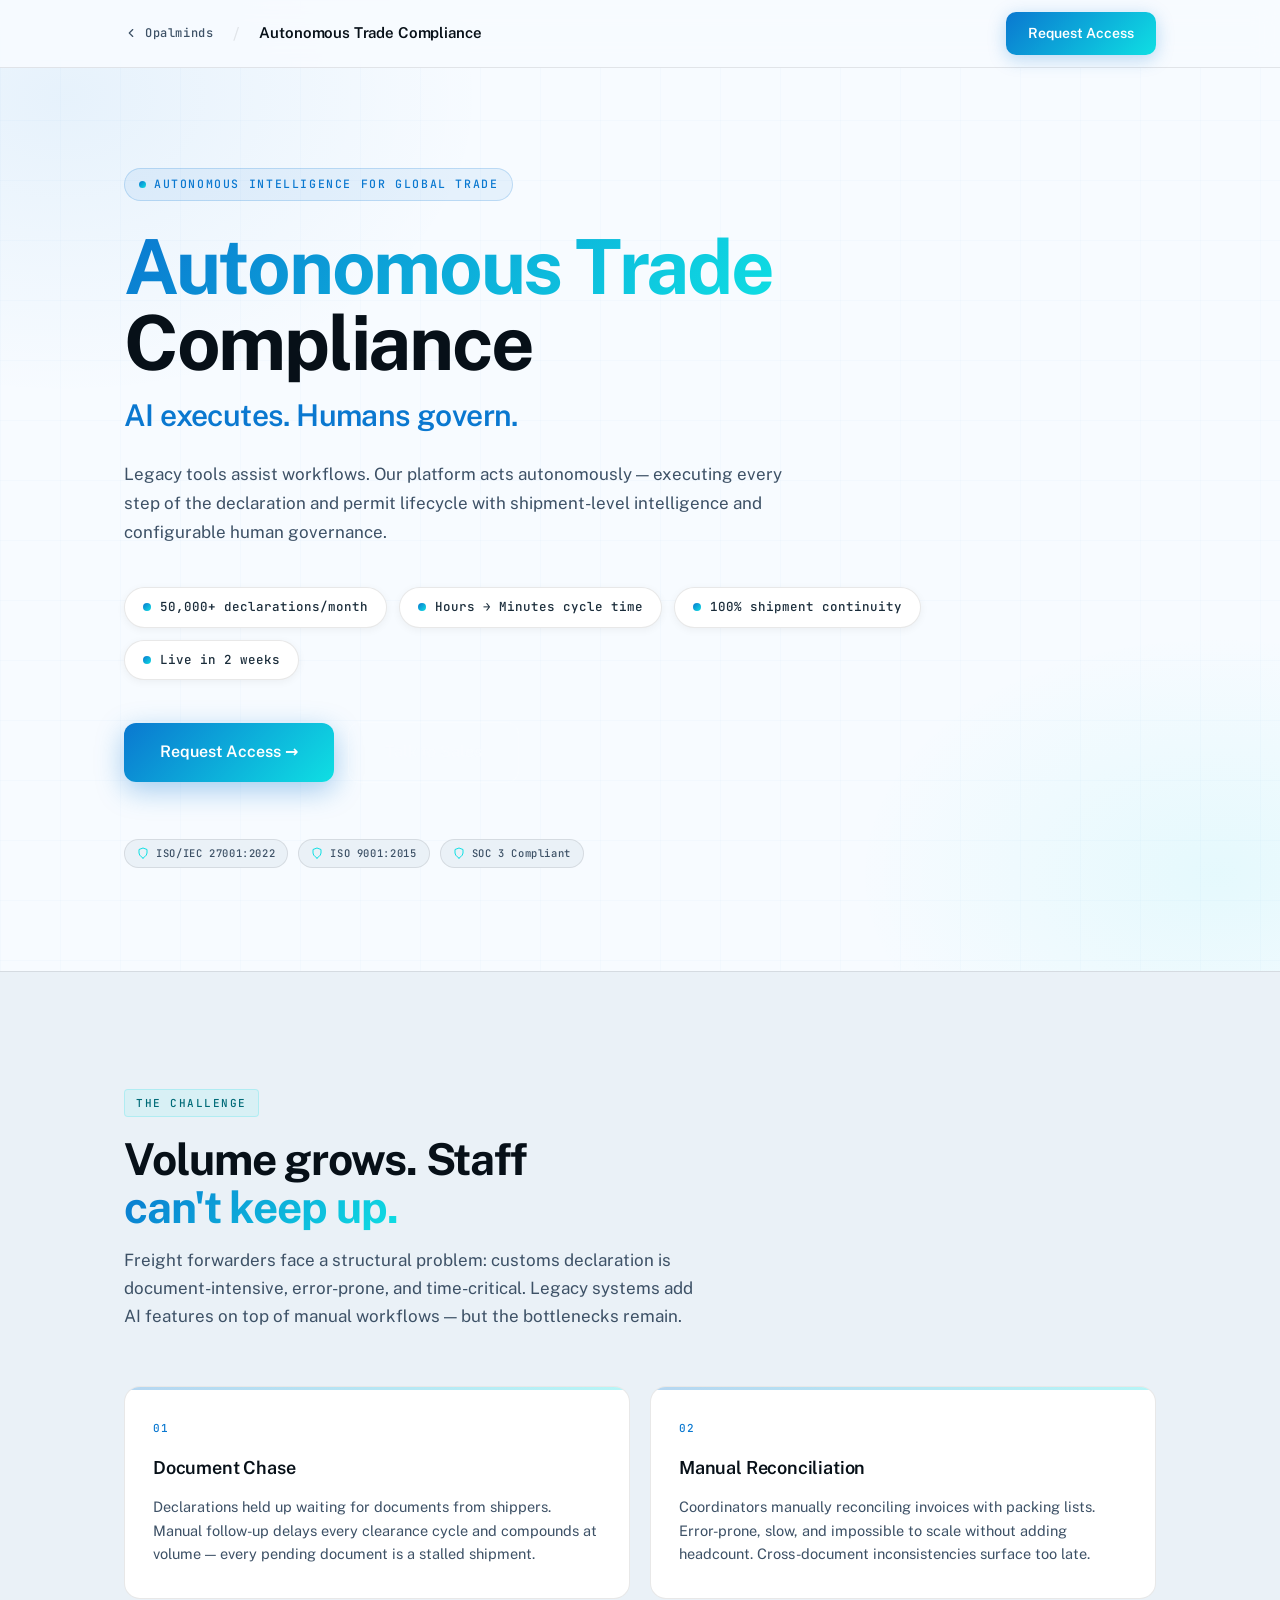
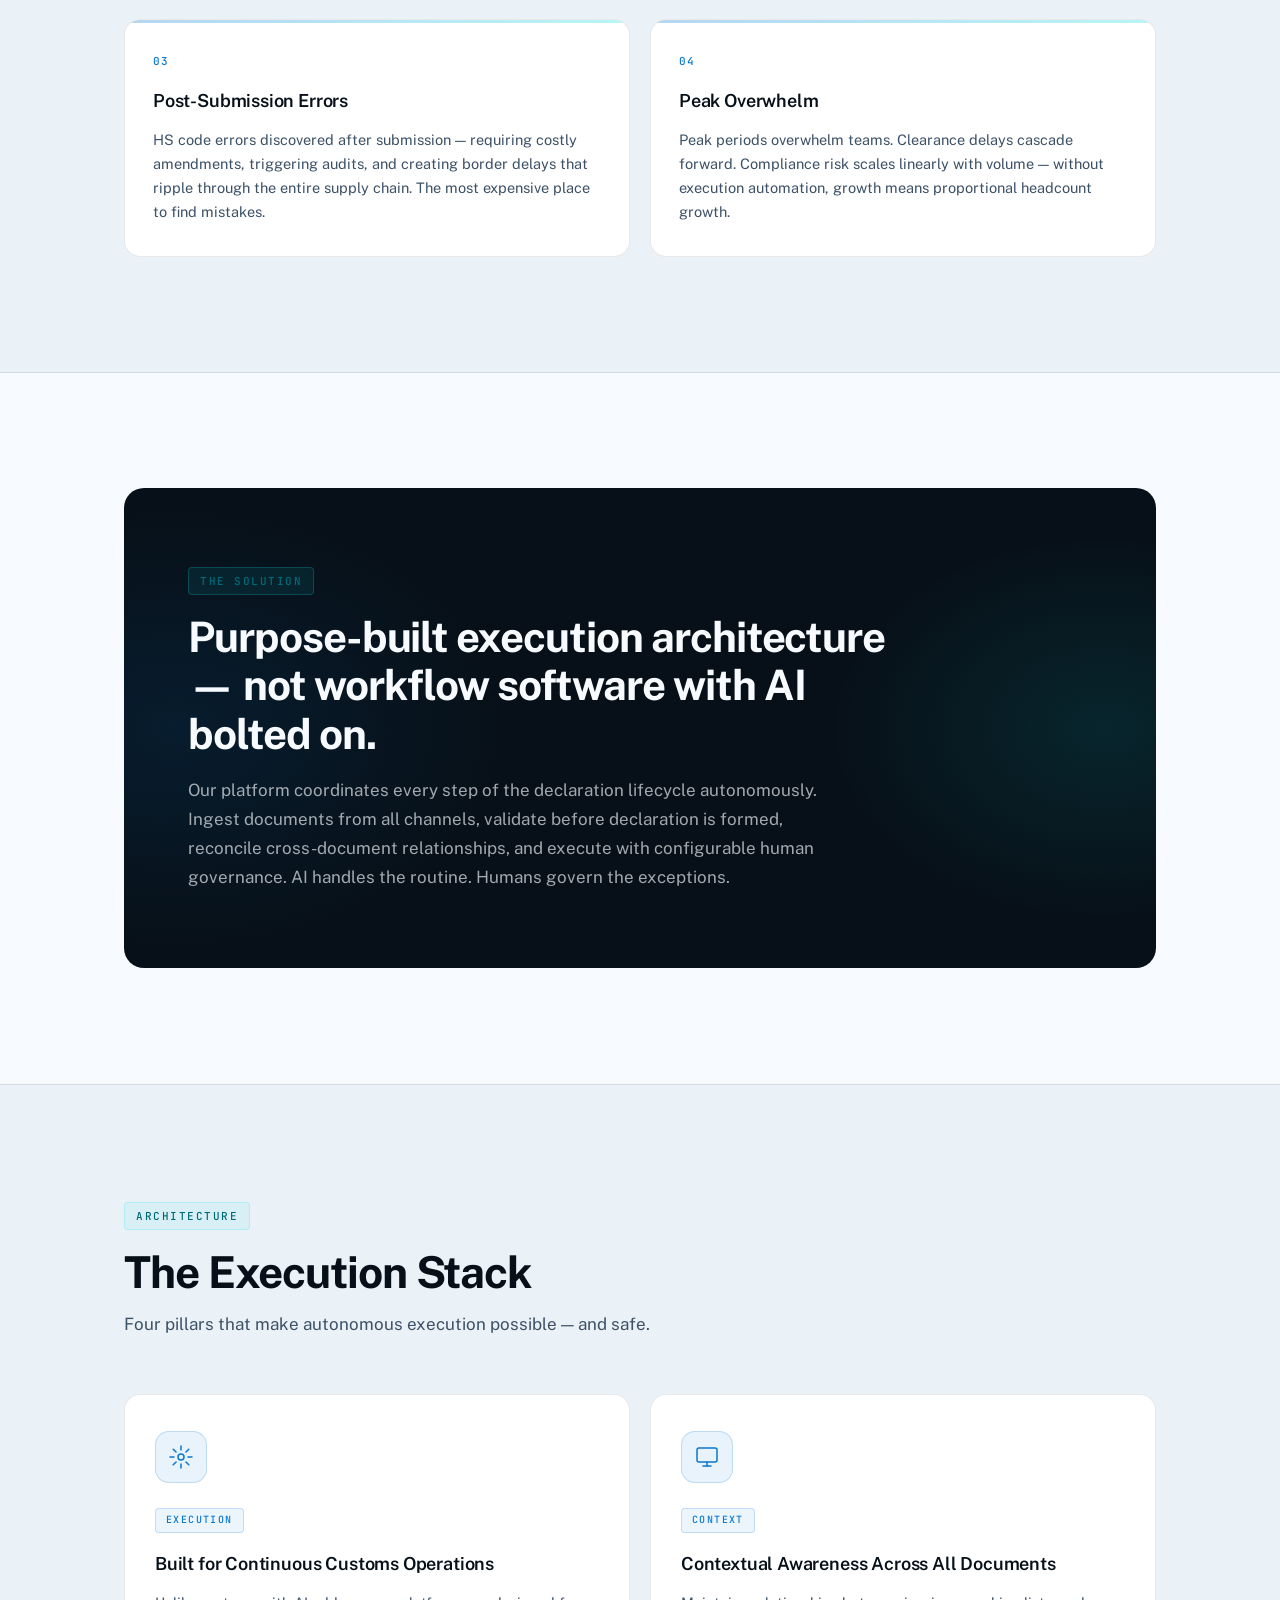
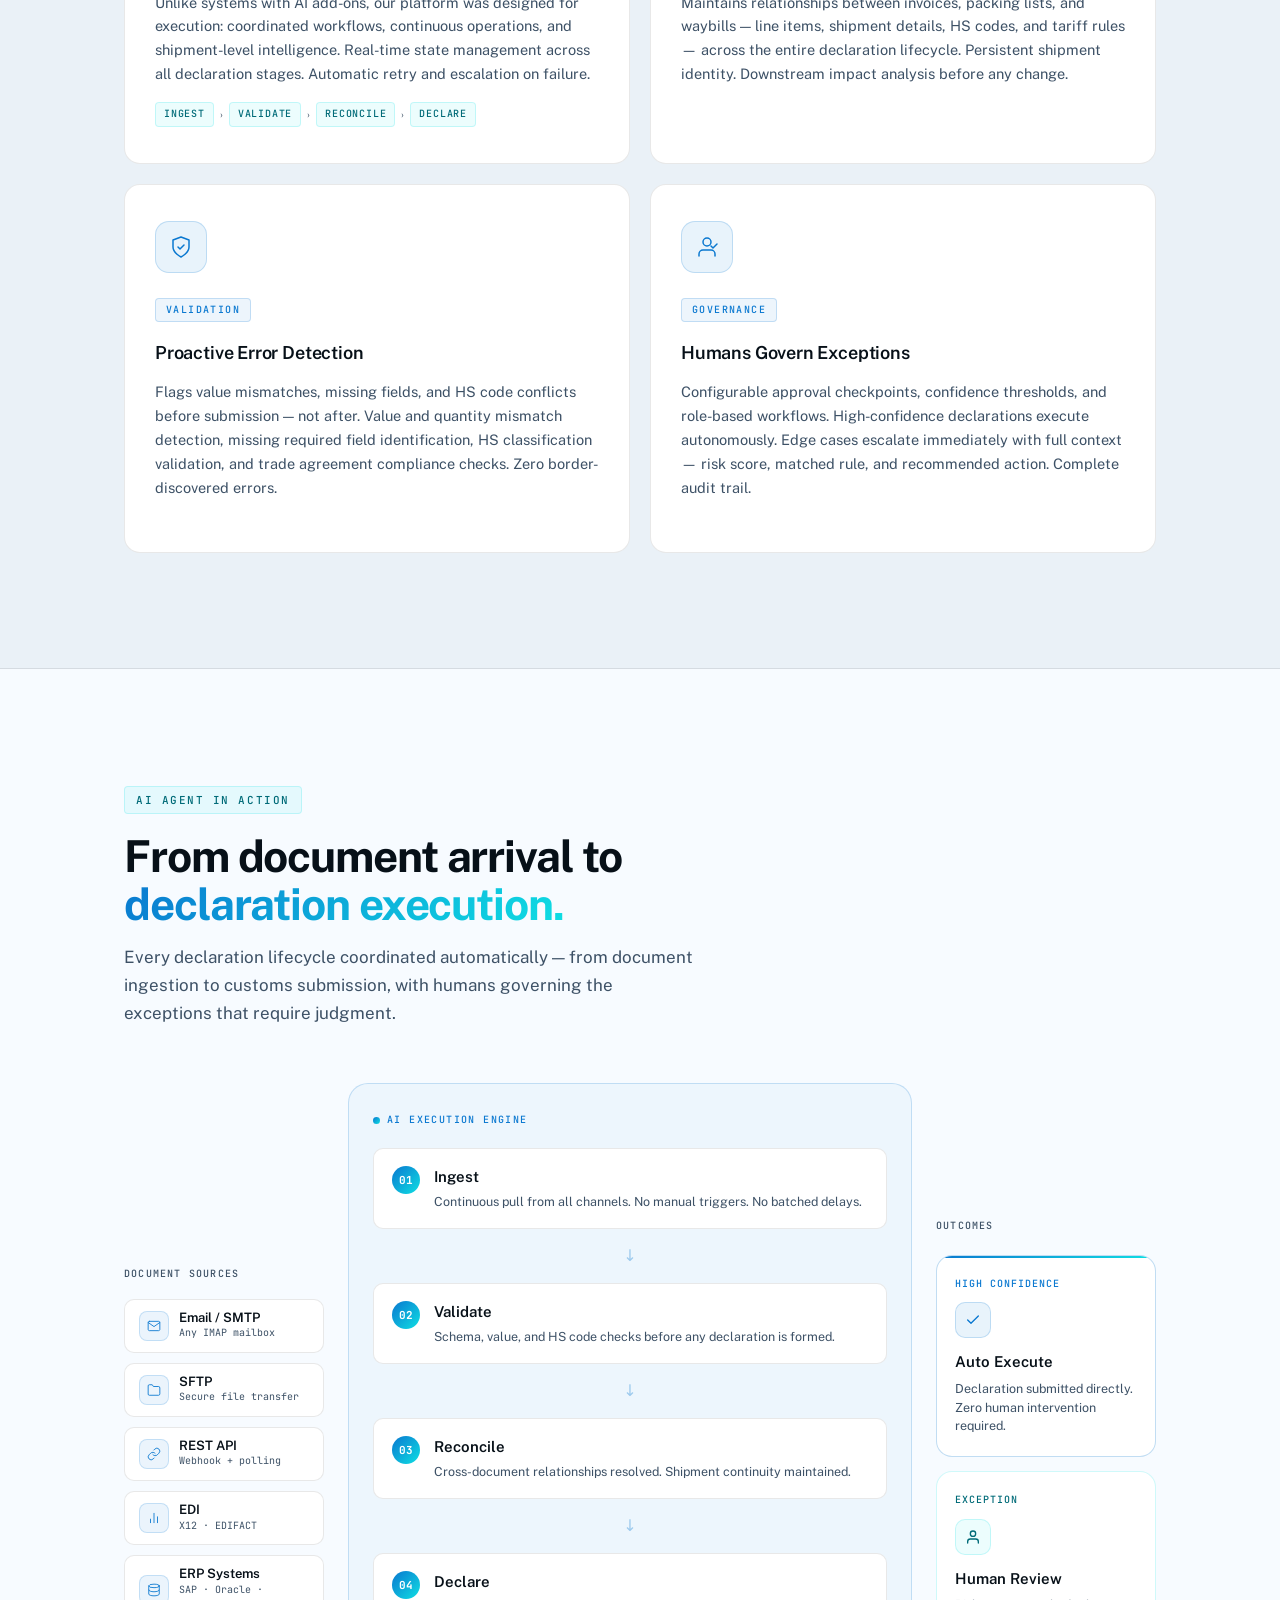
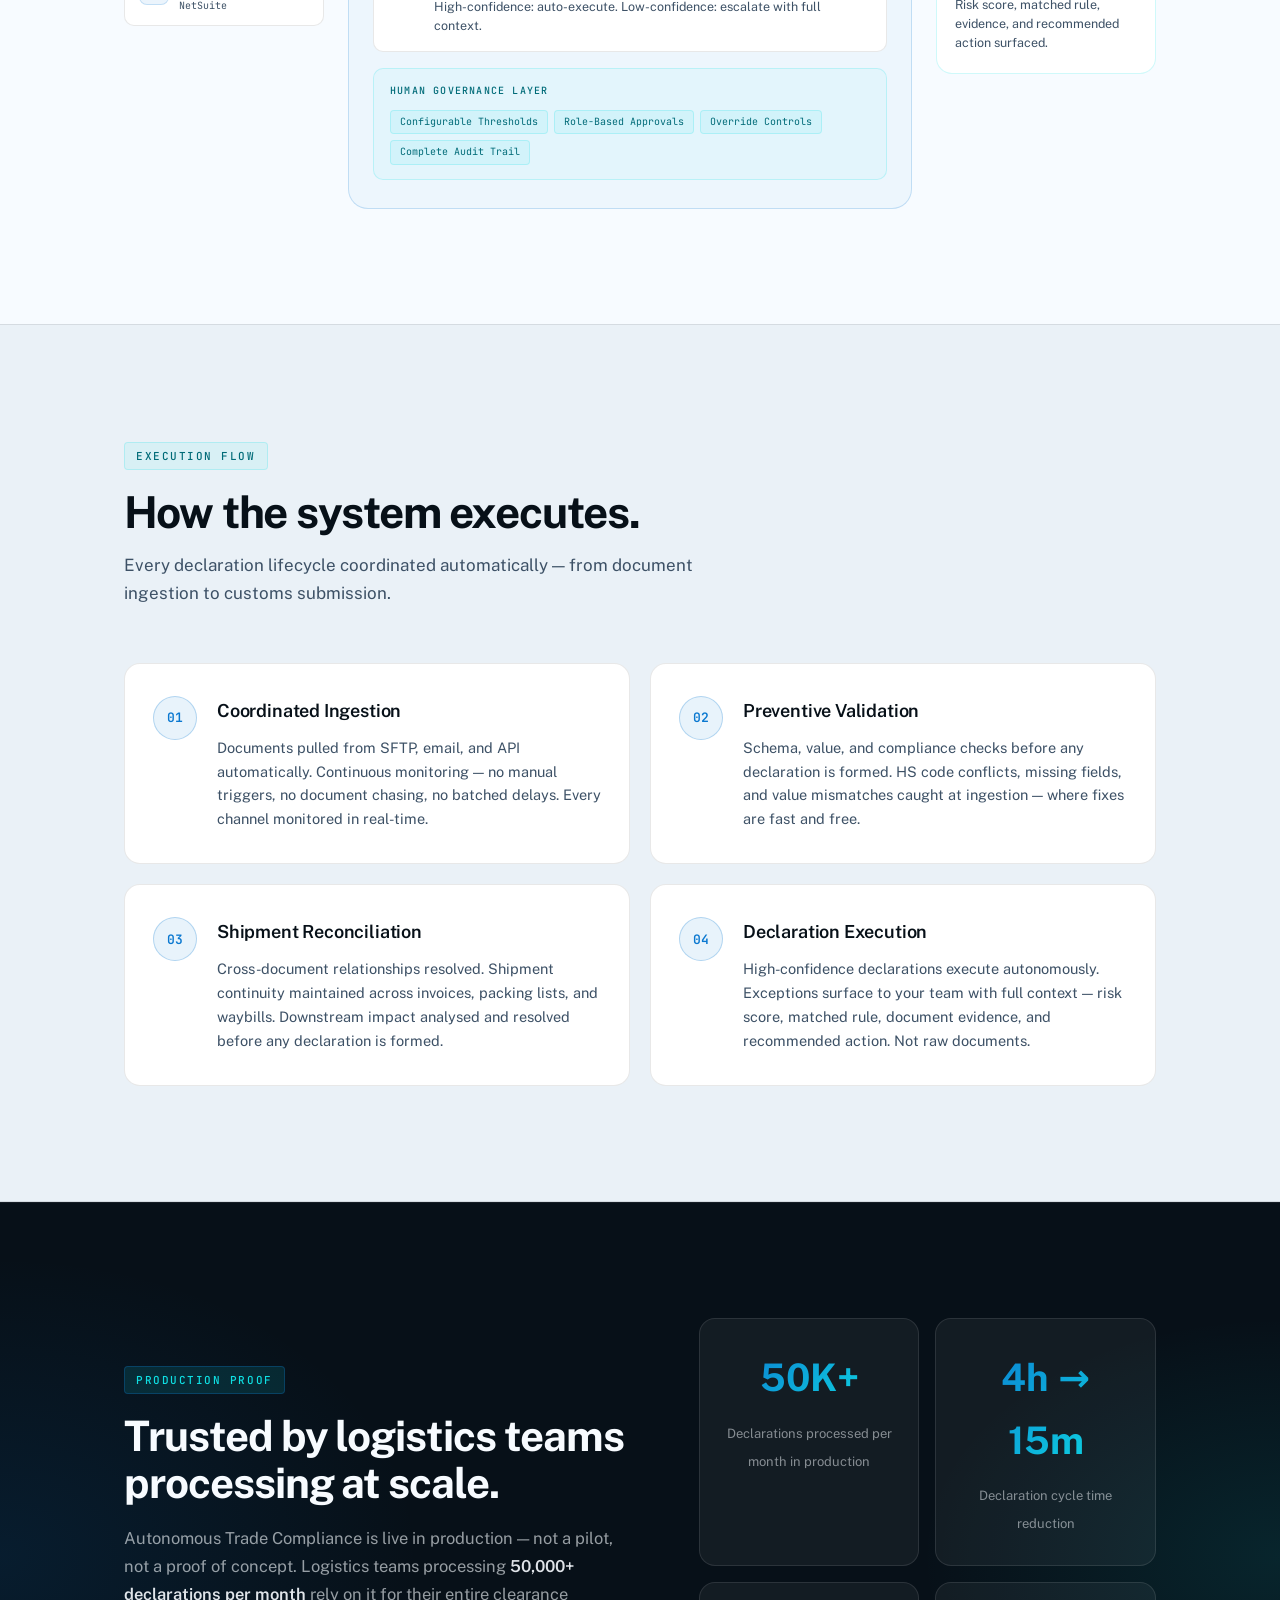
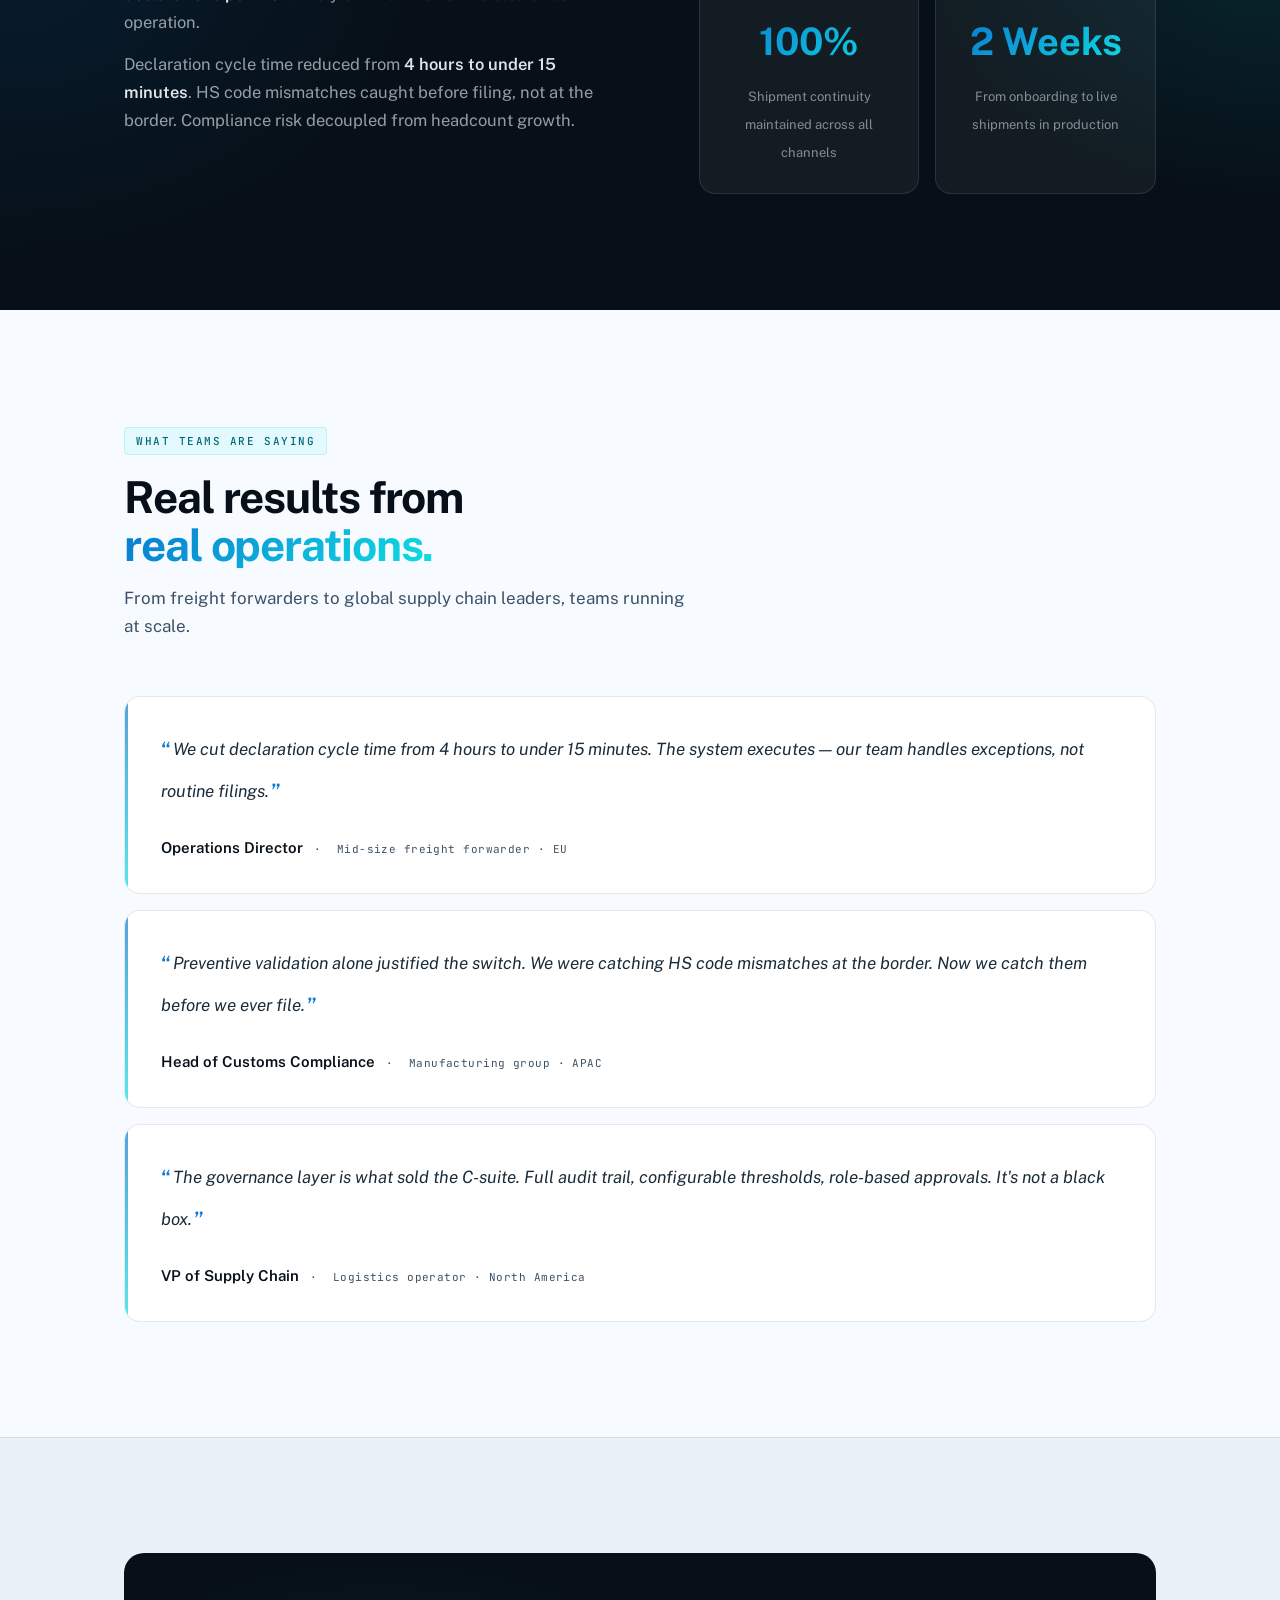
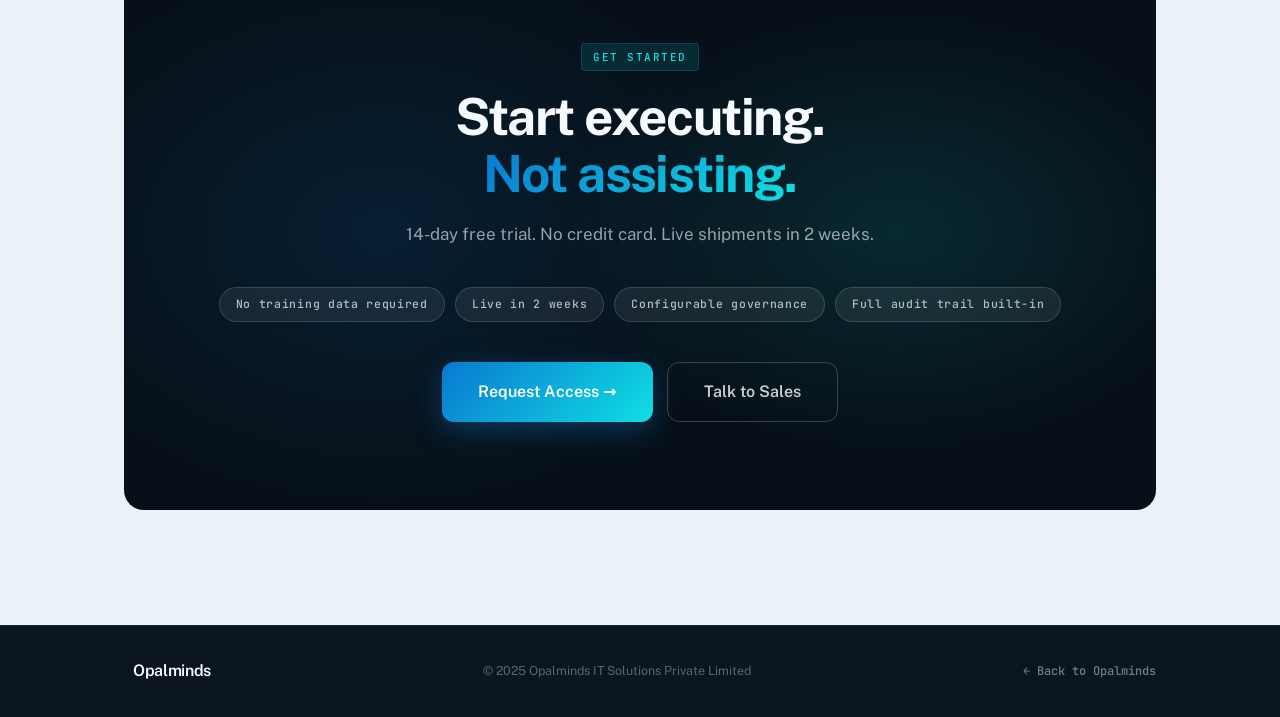
==== products/atc.html @ e7318a3d "feat: add Autonomous Trade Compliance product page New products/atc.html — full product page built f" ====
<!DOCTYPE html>
<html lang="en">
<head>
  <meta charset="UTF-8">
  <meta name="viewport" content="width=device-width, initial-scale=1.0">
  <title>Autonomous Trade Compliance — AI Executes, Humans Govern | Opalminds</title>
  <meta name="description" content="Autonomous Trade Compliance by Opalminds — AI executes every step of the declaration and permit lifecycle. 50,000+ declarations/month. Hours to minutes. Live in 2 weeks.">
  <link rel="preconnect" href="https://fonts.googleapis.com">
  <link rel="preconnect" href="https://fonts.gstatic.com" crossorigin>
  <link href="https://fonts.googleapis.com/css2?family=Public+Sans:ital,wght@0,300;0,400;0,500;0,600;0,700;1,400&family=JetBrains+Mono:wght@400;500&display=swap" rel="stylesheet">
  <link rel="icon" type="image/png" href="../assets/Only_Logo.png">
  <style>
    *, *::before, *::after { box-sizing: border-box; margin: 0; padding: 0; }
    a, button, [role="button"] { -webkit-tap-highlight-color: transparent; }
    html { scroll-behavior: smooth; -webkit-font-smoothing: antialiased; text-rendering: optimizeLegibility; }

    :root {
      --blue:          #0A78D0;
      --blue-bright:   #0398F8;
      --cyan:          #0FDFE3;
      --black:         #F7FBFF;
      --charcoal:      #EAF1F7;
      --charcoal-2:    #FFFFFF;
      --ice:           #071018;
      --slate:         #1A2C3A;
      --muted:         #3D5166;
      --muted-2:       #546070;
      --cyan-dark:     #006B78;
      --border:        rgba(10,120,208,0.25);
      --border-subtle: rgba(0,0,0,0.09);
      --gradient:      linear-gradient(135deg,#0A78D0 0%,#0FDFE3 100%);
      --gradient-90:   linear-gradient(90deg,#0A78D0 0%,#0FDFE3 100%);
      --font-sans:     "Public Sans", system-ui, -apple-system, sans-serif;
      --font-display:  "Public Sans", system-ui, -apple-system, sans-serif;
      --font-body:     "Public Sans", system-ui, -apple-system, sans-serif;
      --font-mono:     ui-monospace, "SF Mono", "JetBrains Mono", Menlo, monospace;
      --nav-h:         68px;
      --pad-x:         clamp(20px,5vw,64px);
      --container:     1160px;
      --section-v:     clamp(72px,9vw,120px);
      --radius:        10px;
      --radius-lg:     16px;
      --radius-xl:     20px;
      --ease-out:      cubic-bezier(0.22,1,0.36,1);
    }

    body {
      background: var(--black);
      color: var(--slate);
      font-family: var(--font-body);
      font-size: 17px;
      line-height: 1.65;
      overflow-x: hidden;
    }

    img, svg { display: block; max-width: 100%; }
    a { text-decoration: none; color: inherit; }
    button { border: none; cursor: pointer; font: inherit; background: none; color: inherit; }
    ol, ul { list-style: none; }
    ::selection { background: rgba(10,120,208,0.2); color: var(--ice); }
    ::-webkit-scrollbar { width: 4px; }
    ::-webkit-scrollbar-track { background: var(--charcoal); }
    ::-webkit-scrollbar-thumb { background: var(--blue); border-radius: 2px; }

    .container {
      max-width: var(--container);
      margin: 0 auto;
      padding: 0 var(--pad-x);
    }

    /* ── NAV ── */
    nav {
      position: fixed;
      top: 0; left: 0; right: 0;
      height: var(--nav-h);
      z-index: 100;
      background: rgba(247,251,255,0.88);
      backdrop-filter: blur(12px);
      -webkit-backdrop-filter: blur(12px);
      border-bottom: 1px solid var(--border-subtle);
    }
    .nav-inner {
      max-width: var(--container);
      margin: 0 auto;
      padding: 0 var(--pad-x);
      height: 100%;
      display: flex;
      align-items: center;
      justify-content: space-between;
      gap: 24px;
    }
    .nav-logo img { height: 44px; }
    .nav-back {
      display: inline-flex;
      align-items: center;
      gap: 7px;
      font-family: var(--font-mono);
      font-size: 12px;
      font-weight: 500;
      letter-spacing: 0.05em;
      color: var(--muted);
      transition: color 0.2s ease;
    }
    .nav-back:hover { color: var(--blue); }
    .nav-back svg { width: 14px; height: 14px; stroke: currentColor; fill: none; stroke-width: 2; stroke-linecap: round; stroke-linejoin: round; }
    .nav-product-name {
      font-family: var(--font-display);
      font-size: 15px;
      font-weight: 600;
      color: var(--ice);
      letter-spacing: -0.01em;
    }
    .nav-actions { display: flex; align-items: center; gap: 12px; }
    .btn-primary {
      display: inline-flex;
      align-items: center;
      gap: 8px;
      background: var(--gradient);
      color: #fff;
      font-family: var(--font-display);
      font-weight: 600;
      font-size: 14px;
      padding: 10px 22px;
      border-radius: var(--radius);
      border: none;
      cursor: pointer;
      box-shadow: 0 4px 18px rgba(10,120,208,0.28);
      transition: transform 0.2s ease, box-shadow 0.2s ease;
      text-decoration: none;
    }
    .btn-primary:hover { transform: translateY(-2px); box-shadow: 0 8px 26px rgba(10,120,208,0.38); }
    .btn-ghost {
      display: inline-flex;
      align-items: center;
      gap: 8px;
      background: transparent;
      color: var(--blue);
      font-family: var(--font-display);
      font-weight: 600;
      font-size: 14px;
      padding: 10px 22px;
      border-radius: var(--radius);
      border: 1.5px solid rgba(10,120,208,0.35);
      cursor: pointer;
      transition: border-color 0.2s ease, background 0.2s ease;
      text-decoration: none;
    }
    .btn-ghost:hover { border-color: var(--blue); background: rgba(10,120,208,0.05); }

    /* ── SECTION TAG ── */
    .section-tag {
      display: inline-block;
      font-family: var(--font-mono);
      font-size: 11px;
      font-weight: 500;
      letter-spacing: 0.14em;
      text-transform: uppercase;
      color: var(--cyan-dark);
      background: rgba(15,223,227,0.08);
      border: 1px solid rgba(15,223,227,0.2);
      padding: 4px 11px;
      border-radius: 4px;
      margin-bottom: 18px;
    }
    .section-header {
      margin-bottom: 56px;
    }
    .section-header h2 {
      font-family: var(--font-display);
      font-size: clamp(28px,3.5vw,44px);
      font-weight: 700;
      letter-spacing: -0.025em;
      line-height: 1.1;
      color: var(--ice);
      margin-bottom: 14px;
    }
    .section-header p {
      font-size: 17px;
      color: var(--muted);
      max-width: 580px;
      line-height: 1.65;
    }
    .gradient-text {
      background: var(--gradient);
      -webkit-background-clip: text;
      background-clip: text;
      color: transparent;
    }

    /* ── REVEAL ANIMATIONS ── */
    .reveal {
      opacity: 0;
      transform: translateY(28px);
      transition: opacity 0.65s var(--ease-out), transform 0.65s var(--ease-out);
    }
    .reveal.in-view { opacity: 1; transform: none; }
    .reveal-left {
      opacity: 0;
      transform: translateX(-32px);
      transition: opacity 0.65s var(--ease-out), transform 0.65s var(--ease-out);
    }
    .reveal-left.in-view { opacity: 1; transform: none; }
    .reveal-right {
      opacity: 0;
      transform: translateX(32px);
      transition: opacity 0.65s var(--ease-out), transform 0.65s var(--ease-out);
    }
    .reveal-right.in-view { opacity: 1; transform: none; }
    .reveal-scale {
      opacity: 0;
      transform: scale(0.94);
      transition: opacity 0.65s var(--ease-out), transform 0.65s var(--ease-out);
    }
    .reveal-scale.in-view { opacity: 1; transform: scale(1); }

    /* ── HERO ── */
    #hero {
      padding-top: calc(var(--nav-h) + clamp(56px,8vw,100px));
      padding-bottom: clamp(64px,8vw,110px);
      position: relative;
      overflow: hidden;
    }
    .hero-bg {
      position: absolute;
      inset: 0;
      pointer-events: none;
      background:
        radial-gradient(700px 500px at 5% 10%, rgba(10,120,208,0.07), transparent 60%),
        radial-gradient(600px 400px at 95% 90%, rgba(15,223,227,0.08), transparent 60%);
    }
    .hero-grid {
      position: absolute;
      inset: 0;
      pointer-events: none;
      opacity: 0.5;
      background-image:
        linear-gradient(rgba(10,120,208,0.04) 1px, transparent 1px),
        linear-gradient(90deg, rgba(10,120,208,0.04) 1px, transparent 1px);
      background-size: 60px 60px;
    }
    .hero-content {
      position: relative;
      z-index: 1;
      max-width: 860px;
    }
    .hero-eyebrow {
      display: inline-flex;
      align-items: center;
      gap: 8px;
      font-family: var(--font-mono);
      font-size: 11.5px;
      font-weight: 500;
      letter-spacing: 0.14em;
      text-transform: uppercase;
      color: var(--blue);
      background: rgba(10,120,208,0.07);
      border: 1px solid rgba(10,120,208,0.2);
      padding: 6px 14px;
      border-radius: 999px;
      margin-bottom: 28px;
    }
    .hero-eyebrow-dot {
      width: 7px; height: 7px;
      border-radius: 50%;
      background: var(--gradient);
      animation: pulse 2s ease-in-out infinite;
    }
    @keyframes pulse { 0%,100%{opacity:1;} 50%{opacity:0.4;} }

    .hero-title {
      font-family: var(--font-display);
      font-size: clamp(40px,6vw,76px);
      font-weight: 700;
      letter-spacing: -0.03em;
      line-height: 1.0;
      color: var(--ice);
      margin-bottom: 10px;
    }
    .hero-subtitle {
      font-family: var(--font-display);
      font-size: clamp(18px,2.5vw,26px);
      font-weight: 400;
      color: var(--muted);
      letter-spacing: -0.01em;
      line-height: 1.35;
      margin-bottom: 24px;
    }
    .hero-tagline {
      font-family: var(--font-display);
      font-size: clamp(20px,2.8vw,30px);
      font-weight: 600;
      color: var(--blue);
      letter-spacing: -0.02em;
      margin-bottom: 20px;
    }
    .hero-desc {
      font-size: 17px;
      color: var(--muted);
      line-height: 1.7;
      max-width: 660px;
      margin-bottom: 40px;
    }
    .hero-stats {
      display: flex;
      flex-wrap: wrap;
      gap: 12px;
      margin-bottom: 42px;
    }
    .hero-stat-pill {
      display: inline-flex;
      align-items: center;
      gap: 9px;
      background: var(--charcoal-2);
      border: 1px solid var(--border-subtle);
      border-radius: 999px;
      padding: 9px 18px;
      font-family: var(--font-mono);
      font-size: 12.5px;
      font-weight: 500;
      color: var(--slate);
      box-shadow: 0 2px 8px rgba(0,0,0,0.05);
    }
    .hero-stat-pill .dot {
      width: 8px; height: 8px;
      border-radius: 50%;
      background: var(--gradient);
      flex-shrink: 0;
    }
    .hero-ctas {
      display: flex;
      flex-wrap: wrap;
      gap: 14px;
      align-items: center;
      margin-bottom: 56px;
    }
    .hero-trust {
      display: flex;
      flex-wrap: wrap;
      gap: 10px;
      align-items: center;
    }
    .cert-pill {
      display: inline-flex;
      align-items: center;
      gap: 7px;
      font-family: var(--font-mono);
      font-size: 10.5px;
      font-weight: 500;
      letter-spacing: 0.06em;
      color: var(--muted);
      background: var(--charcoal);
      border: 1px solid var(--border-subtle);
      padding: 5px 12px;
      border-radius: 999px;
    }
    .cert-pill svg { width: 12px; height: 12px; stroke: var(--cyan); fill: none; stroke-width: 2; stroke-linecap: round; stroke-linejoin: round; flex-shrink: 0; }

    /* ── PROBLEM ── */
    #problem {
      padding: var(--section-v) 0;
      background: var(--charcoal);
      border-top: 1px solid var(--border-subtle);
      border-bottom: 1px solid var(--border-subtle);
    }
    .problem-grid {
      display: grid;
      grid-template-columns: repeat(2,1fr);
      gap: 20px;
    }
    .problem-card {
      background: var(--charcoal-2);
      border: 1px solid var(--border-subtle);
      border-radius: var(--radius-lg);
      padding: 32px 28px;
      position: relative;
      overflow: hidden;
    }
    .problem-card::before {
      content: '';
      position: absolute;
      top: 0; left: 0; right: 0;
      height: 3px;
      background: linear-gradient(90deg, rgba(10,120,208,0.5), rgba(15,223,227,0.5));
      opacity: 0.6;
    }
    .problem-num {
      font-family: var(--font-mono);
      font-size: 11px;
      font-weight: 500;
      letter-spacing: 0.12em;
      text-transform: uppercase;
      color: var(--blue);
      margin-bottom: 16px;
    }
    .problem-card h3 {
      font-family: var(--font-display);
      font-size: 18px;
      font-weight: 600;
      color: var(--ice);
      letter-spacing: -0.01em;
      margin-bottom: 12px;
    }
    .problem-card p { font-size: 14.5px; color: var(--muted); line-height: 1.65; }

    /* ── VALUE PROP BANNER ── */
    #value-prop {
      padding: var(--section-v) 0;
    }
    .value-inner {
      background: var(--ice);
      border-radius: var(--radius-xl);
      padding: clamp(48px,6vw,80px) clamp(32px,5vw,72px);
      position: relative;
      overflow: hidden;
    }
    .value-inner::before {
      content: '';
      position: absolute;
      inset: 0;
      background:
        radial-gradient(600px 400px at 5% 50%, rgba(10,120,208,0.12), transparent 55%),
        radial-gradient(500px 350px at 95% 50%, rgba(15,223,227,0.1), transparent 55%);
      pointer-events: none;
    }
    .value-inner .section-tag { position: relative; z-index: 1; }
    .value-inner h2 {
      position: relative;
      z-index: 1;
      font-family: var(--font-display);
      font-size: clamp(26px,3.5vw,42px);
      font-weight: 700;
      letter-spacing: -0.025em;
      line-height: 1.15;
      color: #F7FBFF;
      max-width: 740px;
      margin-bottom: 18px;
    }
    .value-inner p {
      position: relative;
      z-index: 1;
      font-size: 17px;
      color: rgba(247,251,255,0.65);
      max-width: 660px;
      line-height: 1.7;
    }

    /* ── EXECUTION STACK ── */
    #stack {
      padding: var(--section-v) 0;
      background: var(--charcoal);
      border-top: 1px solid var(--border-subtle);
      border-bottom: 1px solid var(--border-subtle);
    }
    .stack-grid {
      display: grid;
      grid-template-columns: repeat(2,1fr);
      gap: 20px;
    }
    .stack-card {
      background: var(--charcoal-2);
      border: 1px solid var(--border-subtle);
      border-radius: var(--radius-lg);
      padding: 36px 30px;
      transition: border-color 0.3s ease, transform 0.3s var(--ease-out), box-shadow 0.3s ease;
      position: relative;
      overflow: hidden;
    }
    .stack-card:hover {
      border-color: rgba(10,120,208,0.3);
      transform: translateY(-4px);
      box-shadow: 0 16px 48px rgba(10,120,208,0.1);
    }
    .stack-card::after {
      content: '';
      position: absolute;
      top: 0; left: 0; right: 0;
      height: 2px;
      background: var(--gradient-90);
      opacity: 0;
      transition: opacity 0.3s ease;
    }
    .stack-card:hover::after { opacity: 1; }
    .stack-label {
      display: inline-block;
      font-family: var(--font-mono);
      font-size: 10px;
      font-weight: 500;
      letter-spacing: 0.14em;
      text-transform: uppercase;
      color: var(--blue);
      background: rgba(10,120,208,0.07);
      border: 1px solid rgba(10,120,208,0.2);
      padding: 3px 10px;
      border-radius: 4px;
      margin-bottom: 16px;
    }
    .stack-icon {
      width: 52px; height: 52px;
      border-radius: 14px;
      background: rgba(10,120,208,0.09);
      border: 1px solid rgba(10,120,208,0.2);
      display: flex; align-items: center; justify-content: center;
      color: var(--blue);
      margin-bottom: 20px;
      transition: background 0.3s ease, border-color 0.3s ease;
    }
    .stack-card:hover .stack-icon { background: rgba(10,120,208,0.16); border-color: rgba(10,120,208,0.38); }
    .stack-icon svg { width: 24px; height: 24px; stroke: currentColor; fill: none; stroke-width: 1.5; stroke-linecap: round; stroke-linejoin: round; }
    .stack-card h3 {
      font-family: var(--font-display);
      font-size: 18px;
      font-weight: 600;
      color: var(--ice);
      letter-spacing: -0.01em;
      margin-bottom: 12px;
    }
    .stack-card p { font-size: 14.5px; color: var(--muted); line-height: 1.65; margin-bottom: 16px; }
    .stack-flow {
      display: flex;
      align-items: center;
      gap: 6px;
      flex-wrap: wrap;
    }
    .stack-flow-step {
      font-family: var(--font-mono);
      font-size: 10px;
      font-weight: 500;
      letter-spacing: 0.08em;
      text-transform: uppercase;
      color: var(--cyan-dark);
      background: rgba(15,223,227,0.08);
      border: 1px solid rgba(15,223,227,0.2);
      padding: 3px 8px;
      border-radius: 4px;
    }
    .stack-flow-arrow {
      font-size: 10px;
      color: var(--muted);
    }

    /* ── PIPELINE ── */
    #pipeline {
      padding: var(--section-v) 0;
    }
    .pipeline-diagram {
      display: grid;
      grid-template-columns: 200px 1fr 220px;
      gap: 24px;
      align-items: center;
      margin-top: 8px;
    }
    .pipeline-sources {
      display: flex;
      flex-direction: column;
      gap: 10px;
    }
    .pipeline-sources-label {
      font-family: var(--font-mono);
      font-size: 10px;
      font-weight: 500;
      letter-spacing: 0.12em;
      text-transform: uppercase;
      color: var(--muted);
      margin-bottom: 6px;
    }
    .source-chip {
      display: flex;
      align-items: center;
      gap: 10px;
      background: var(--charcoal-2);
      border: 1px solid var(--border-subtle);
      border-radius: var(--radius);
      padding: 10px 14px;
      transition: border-color 0.2s ease;
    }
    .source-chip:hover { border-color: rgba(10,120,208,0.3); }
    .source-chip-icon {
      width: 30px; height: 30px;
      border-radius: 8px;
      background: rgba(10,120,208,0.08);
      border: 1px solid rgba(10,120,208,0.18);
      display: flex; align-items: center; justify-content: center;
      color: var(--blue);
      flex-shrink: 0;
    }
    .source-chip-icon svg { width: 14px; height: 14px; stroke: currentColor; fill: none; stroke-width: 1.5; stroke-linecap: round; stroke-linejoin: round; }
    .source-chip-text { font-size: 13px; font-weight: 600; color: var(--ice); line-height: 1.2; }
    .source-chip-sub { font-family: var(--font-mono); font-size: 10px; color: var(--muted); }
    .pipeline-engine {
      background: rgba(10,120,208,0.04);
      border: 1.5px solid rgba(10,120,208,0.2);
      border-radius: var(--radius-xl);
      padding: 28px 24px;
      position: relative;
    }
    .pipeline-engine-label {
      font-family: var(--font-mono);
      font-size: 10px;
      font-weight: 500;
      letter-spacing: 0.14em;
      text-transform: uppercase;
      color: var(--blue);
      display: flex;
      align-items: center;
      gap: 7px;
      margin-bottom: 20px;
    }
    .pipeline-engine-dot {
      width: 7px; height: 7px;
      border-radius: 50%;
      background: var(--gradient);
      animation: pulse 2s ease-in-out infinite;
    }
    .pipeline-steps-vertical {
      display: flex;
      flex-direction: column;
      gap: 10px;
    }
    .pipeline-step-v {
      background: var(--charcoal-2);
      border: 1px solid var(--border-subtle);
      border-radius: var(--radius);
      padding: 16px 18px;
      display: flex;
      align-items: flex-start;
      gap: 14px;
      transition: border-color 0.2s ease, box-shadow 0.2s ease;
    }
    .pipeline-step-v:hover { border-color: rgba(10,120,208,0.3); box-shadow: 0 4px 16px rgba(10,120,208,0.07); }
    .step-badge {
      width: 28px; height: 28px;
      border-radius: 50%;
      background: var(--gradient);
      color: #fff;
      font-family: var(--font-mono);
      font-size: 11px;
      font-weight: 700;
      display: flex; align-items: center; justify-content: center;
      flex-shrink: 0;
      margin-top: 1px;
    }
    .pipeline-step-v h4 {
      font-family: var(--font-display);
      font-size: 15px;
      font-weight: 600;
      color: var(--ice);
      margin-bottom: 3px;
    }
    .pipeline-step-v p { font-size: 12.5px; color: var(--muted); line-height: 1.5; }
    .pipeline-connector {
      display: flex;
      justify-content: center;
      margin: 4px 0;
      color: rgba(10,120,208,0.35);
      font-size: 16px;
    }
    .pipeline-governance {
      background: rgba(15,223,227,0.04);
      border: 1px solid rgba(15,223,227,0.2);
      border-radius: var(--radius);
      padding: 14px 16px;
      margin-top: 16px;
    }
    .pipeline-governance-label {
      font-family: var(--font-mono);
      font-size: 10px;
      font-weight: 500;
      letter-spacing: 0.12em;
      text-transform: uppercase;
      color: var(--cyan-dark);
      margin-bottom: 10px;
    }
    .gov-items {
      display: flex;
      flex-wrap: wrap;
      gap: 6px;
    }
    .gov-item {
      font-family: var(--font-mono);
      font-size: 10px;
      color: var(--cyan-dark);
      background: rgba(15,223,227,0.08);
      border: 1px solid rgba(15,223,227,0.2);
      padding: 3px 9px;
      border-radius: 4px;
    }
    .pipeline-outcomes {
      display: flex;
      flex-direction: column;
      gap: 14px;
    }
    .pipeline-outcomes-label {
      font-family: var(--font-mono);
      font-size: 10px;
      font-weight: 500;
      letter-spacing: 0.12em;
      text-transform: uppercase;
      color: var(--muted);
      margin-bottom: 6px;
    }
    .outcome-card {
      background: var(--charcoal-2);
      border: 1px solid var(--border-subtle);
      border-radius: var(--radius-lg);
      padding: 20px 18px;
      position: relative;
      overflow: hidden;
    }
    .outcome-card.high { border-color: rgba(10,120,208,0.25); }
    .outcome-card.high::before { content: ''; position: absolute; top: 0; left: 0; right: 0; height: 2px; background: var(--gradient-90); }
    .outcome-card.exception { border-color: rgba(15,223,227,0.2); }
    .outcome-confidence {
      font-family: var(--font-mono);
      font-size: 10px;
      font-weight: 500;
      letter-spacing: 0.1em;
      text-transform: uppercase;
      color: var(--blue);
      margin-bottom: 10px;
    }
    .outcome-card.exception .outcome-confidence { color: var(--cyan-dark); }
    .outcome-icon {
      width: 36px; height: 36px;
      border-radius: 10px;
      background: rgba(10,120,208,0.09);
      border: 1px solid rgba(10,120,208,0.2);
      display: flex; align-items: center; justify-content: center;
      color: var(--blue);
      margin-bottom: 12px;
    }
    .outcome-card.exception .outcome-icon { background: rgba(15,223,227,0.08); border-color: rgba(15,223,227,0.2); color: var(--cyan-dark); }
    .outcome-icon svg { width: 16px; height: 16px; stroke: currentColor; fill: none; stroke-width: 2; stroke-linecap: round; stroke-linejoin: round; }
    .outcome-card h4 { font-family: var(--font-display); font-size: 15px; font-weight: 600; color: var(--ice); margin-bottom: 5px; }
    .outcome-card p { font-size: 12.5px; color: var(--muted); line-height: 1.5; }

    /* ── EXECUTION FLOW ── */
    #flow {
      padding: var(--section-v) 0;
      background: var(--charcoal);
      border-top: 1px solid var(--border-subtle);
      border-bottom: 1px solid var(--border-subtle);
    }
    .flow-grid {
      display: grid;
      grid-template-columns: repeat(2,1fr);
      gap: 20px;
    }
    .flow-card {
      background: var(--charcoal-2);
      border: 1px solid var(--border-subtle);
      border-radius: var(--radius-lg);
      padding: 32px 28px;
      display: flex;
      align-items: flex-start;
      gap: 20px;
      transition: border-color 0.3s ease, transform 0.3s var(--ease-out);
    }
    .flow-card:hover { border-color: rgba(10,120,208,0.28); transform: translateY(-3px); }
    .flow-num {
      width: 44px; height: 44px;
      border-radius: 50%;
      background: rgba(10,120,208,0.09);
      border: 1.5px solid rgba(10,120,208,0.25);
      display: flex; align-items: center; justify-content: center;
      font-family: var(--font-mono);
      font-size: 13px;
      font-weight: 600;
      color: var(--blue);
      flex-shrink: 0;
    }
    .flow-body h3 { font-family: var(--font-display); font-size: 18px; font-weight: 600; color: var(--ice); margin-bottom: 10px; letter-spacing: -0.01em; }
    .flow-body p { font-size: 14.5px; color: var(--muted); line-height: 1.65; }

    /* ── PROOF ── */
    #proof {
      padding: var(--section-v) 0;
      background: var(--ice);
      border-top: 1px solid rgba(255,255,255,0.06);
      position: relative;
      overflow: hidden;
    }
    #proof::before {
      content: '';
      position: absolute;
      inset: 0;
      background:
        radial-gradient(700px 500px at 0% 50%, rgba(10,120,208,0.12), transparent 60%),
        radial-gradient(600px 400px at 100% 50%, rgba(15,223,227,0.1), transparent 60%);
      pointer-events: none;
    }
    .proof-inner {
      position: relative;
      z-index: 1;
      display: grid;
      grid-template-columns: 1.1fr 1fr;
      gap: 72px;
      align-items: center;
    }
    .proof-content .section-tag { background: rgba(15,223,227,0.12); border-color: rgba(10,120,208,0.3); color: var(--cyan); }
    .proof-content h2 {
      font-family: var(--font-display);
      font-size: clamp(26px,3.5vw,42px);
      font-weight: 700;
      letter-spacing: -0.025em;
      line-height: 1.12;
      color: #F7FBFF;
      margin-bottom: 18px;
    }
    .proof-content p { font-size: 16.5px; color: rgba(247,251,255,0.6); line-height: 1.7; margin-bottom: 14px; }
    .proof-content p strong { color: rgba(247,251,255,0.9); font-weight: 600; }
    .proof-stats {
      display: grid;
      grid-template-columns: 1fr 1fr;
      gap: 16px;
    }
    .proof-stat {
      background: rgba(255,255,255,0.05);
      border: 1px solid rgba(255,255,255,0.1);
      border-radius: var(--radius-lg);
      padding: 28px 24px;
      text-align: center;
    }
    .proof-stat .num {
      font-family: var(--font-display);
      font-size: clamp(24px,3vw,38px);
      font-weight: 700;
      background: var(--gradient);
      -webkit-background-clip: text;
      background-clip: text;
      color: transparent;
      display: block;
      margin-bottom: 8px;
    }
    .proof-stat .lbl { font-size: 13px; color: rgba(247,251,255,0.5); line-height: 1.45; }

    /* ── TESTIMONIALS ── */
    #testimonials {
      padding: var(--section-v) 0;
    }
    .testimonials-list {
      display: flex;
      flex-direction: column;
      gap: 16px;
    }
    .testimonial-card {
      background: var(--charcoal-2);
      border: 1px solid var(--border-subtle);
      border-radius: var(--radius-lg);
      padding: 32px 36px;
      position: relative;
      overflow: hidden;
      transition: border-color 0.3s ease, transform 0.3s var(--ease-out);
    }
    .testimonial-card:hover { border-color: rgba(10,120,208,0.25); transform: translateY(-2px); }
    .testimonial-card::before {
      content: '';
      position: absolute;
      top: 0; left: 0;
      width: 3px; height: 100%;
      background: var(--gradient);
      opacity: 0.7;
    }
    .testimonial-quote {
      font-size: 17px;
      color: var(--slate);
      line-height: 1.75;
      font-style: italic;
      margin-bottom: 20px;
    }
    .testimonial-quote::before { content: '\201C'; font-size: 24px; color: var(--blue); font-style: normal; vertical-align: -4px; margin-right: 2px; }
    .testimonial-quote::after { content: '\201D'; font-size: 24px; color: var(--blue); font-style: normal; vertical-align: -4px; margin-left: 2px; }
    .testimonial-author {
      display: flex;
      align-items: center;
      gap: 12px;
    }
    .testimonial-author strong { font-family: var(--font-display); font-size: 15px; font-weight: 600; color: var(--ice); }
    .testimonial-author span { font-family: var(--font-mono); font-size: 11px; color: var(--muted); letter-spacing: 0.04em; }

    /* ── CTA ── */
    #cta {
      padding: var(--section-v) 0;
      background: var(--charcoal);
      border-top: 1px solid var(--border-subtle);
    }
    .cta-inner {
      background: var(--ice);
      border-radius: var(--radius-xl);
      padding: clamp(52px,7vw,88px) clamp(32px,5vw,80px);
      text-align: center;
      position: relative;
      overflow: hidden;
    }
    .cta-inner::before {
      content: '';
      position: absolute;
      inset: 0;
      background:
        radial-gradient(700px 500px at 25% 50%, rgba(10,120,208,0.14), transparent 55%),
        radial-gradient(600px 400px at 75% 50%, rgba(15,223,227,0.12), transparent 55%);
      pointer-events: none;
    }
    .cta-inner .section-tag { background: rgba(15,223,227,0.12); border-color: rgba(10,120,208,0.3); color: var(--cyan); position: relative; z-index: 1; }
    .cta-inner h2 {
      position: relative; z-index: 1;
      font-family: var(--font-display);
      font-size: clamp(28px,4vw,52px);
      font-weight: 700;
      letter-spacing: -0.03em;
      line-height: 1.1;
      color: #F7FBFF;
      margin-bottom: 18px;
    }
    .cta-inner p {
      position: relative; z-index: 1;
      font-size: 17px;
      color: rgba(247,251,255,0.6);
      max-width: 520px;
      margin: 0 auto 38px;
      line-height: 1.7;
    }
    .cta-pills {
      position: relative; z-index: 1;
      display: flex;
      flex-wrap: wrap;
      gap: 10px;
      justify-content: center;
      margin-bottom: 40px;
    }
    .cta-pill {
      font-family: var(--font-mono);
      font-size: 11.5px;
      font-weight: 500;
      letter-spacing: 0.06em;
      color: rgba(247,251,255,0.7);
      background: rgba(255,255,255,0.07);
      border: 1px solid rgba(255,255,255,0.14);
      padding: 7px 16px;
      border-radius: 999px;
    }
    .cta-actions {
      position: relative; z-index: 1;
      display: flex;
      flex-wrap: wrap;
      gap: 14px;
      justify-content: center;
    }
    .btn-primary-lg {
      display: inline-flex;
      align-items: center;
      gap: 10px;
      background: var(--gradient);
      color: #fff;
      font-family: var(--font-display);
      font-weight: 600;
      font-size: 16px;
      padding: 16px 36px;
      border-radius: 12px;
      border: none;
      cursor: pointer;
      box-shadow: 0 8px 28px rgba(10,120,208,0.36);
      transition: transform 0.2s ease, box-shadow 0.2s ease;
      text-decoration: none;
    }
    .btn-primary-lg:hover { transform: translateY(-3px); box-shadow: 0 14px 36px rgba(10,120,208,0.44); }
    .btn-ghost-lg {
      display: inline-flex;
      align-items: center;
      gap: 10px;
      background: transparent;
      color: rgba(247,251,255,0.8);
      font-family: var(--font-display);
      font-weight: 600;
      font-size: 16px;
      padding: 16px 36px;
      border-radius: 12px;
      border: 1.5px solid rgba(255,255,255,0.2);
      transition: border-color 0.2s ease, color 0.2s ease;
      text-decoration: none;
    }
    .btn-ghost-lg:hover { border-color: rgba(255,255,255,0.45); color: #fff; }

    /* ── FOOTER ── */
    footer {
      background: #0A1520;
      border-top: 1px solid rgba(255,255,255,0.08);
      padding: 32px 0;
    }
    .footer-inner {
      display: flex;
      align-items: center;
      justify-content: space-between;
      gap: 24px;
      flex-wrap: wrap;
    }
    .footer-brand-link {
      display: inline-flex;
      align-items: center;
      gap: 9px;
      text-decoration: none;
    }
    .footer-inner img { height: 26px; object-fit: contain; }
    .footer-wordmark {
      font-family: var(--font-display);
      font-size: 16px;
      font-weight: 600;
      color: #F7FBFF;
      letter-spacing: -0.02em;
    }
    .footer-copy { font-size: 12.5px; color: rgba(247,251,255,0.35); }
    .footer-back {
      display: inline-flex;
      align-items: center;
      gap: 7px;
      font-family: var(--font-mono);
      font-size: 12px;
      font-weight: 500;
      color: rgba(247,251,255,0.45);
      transition: color 0.2s ease;
      text-decoration: none;
    }
    .footer-back:hover { color: #F7FBFF; }

    /* ── RESPONSIVE ── */
    @media (max-width: 1024px) {
      .pipeline-diagram { grid-template-columns: 1fr; gap: 32px; }
      .pipeline-sources { flex-direction: row; flex-wrap: wrap; }
      .pipeline-sources-label, .pipeline-outcomes-label { width: 100%; }
      .pipeline-outcomes { flex-direction: row; flex-wrap: wrap; }
      .outcome-card { flex: 1; min-width: 200px; }
      .proof-inner { grid-template-columns: 1fr; gap: 48px; }
    }
    @media (max-width: 768px) {
      .problem-grid { grid-template-columns: 1fr; }
      .stack-grid { grid-template-columns: 1fr; }
      .flow-grid { grid-template-columns: 1fr; }
      .proof-stats { grid-template-columns: 1fr 1fr; }
      .nav-product-name { display: none; }
    }
    @media (max-width: 480px) {
      .proof-stats { grid-template-columns: 1fr; }
      .hero-stats { flex-direction: column; }
      .flow-card { flex-direction: column; gap: 14px; }
    }
  </style>
</head>
<body>

  <!-- ═══ NAV ═══════════════════════════════════════════════════════════ -->
  <nav>
    <div class="nav-inner">
      <div style="display:flex;align-items:center;gap:20px;">
        <a href="../index.html" class="nav-back" aria-label="Back to Opalminds">
          <svg viewBox="0 0 24 24"><polyline points="15 18 9 12 15 6"/></svg>
          Opalminds
        </a>
        <span style="color:var(--border-subtle);font-size:18px;">/</span>
        <span class="nav-product-name">Autonomous Trade Compliance</span>
      </div>
      <div class="nav-actions">
        <a href="../index.html#contact" class="btn-primary">Request Access</a>
      </div>
    </div>
  </nav>

  <!-- ═══ HERO ═════════════════════════════════════════════════════════ -->
  <section id="hero">
    <div class="hero-bg" aria-hidden="true"></div>
    <div class="hero-grid" aria-hidden="true"></div>
    <div class="container">
      <div class="hero-content">
        <div class="hero-eyebrow">
          <span class="hero-eyebrow-dot" aria-hidden="true"></span>
          Autonomous Intelligence for Global Trade
        </div>
        <h1 class="hero-title"><span class="gradient-text">Autonomous Trade</span><br>Compliance</h1>
        <p class="hero-tagline">AI executes. Humans govern.</p>
        <p class="hero-desc">
          Legacy tools assist workflows. Our platform acts autonomously —
          executing every step of the declaration and permit lifecycle with
          shipment-level intelligence and configurable human governance.
        </p>
        <div class="hero-stats">
          <span class="hero-stat-pill"><span class="dot" aria-hidden="true"></span>50,000+ declarations/month</span>
          <span class="hero-stat-pill"><span class="dot" aria-hidden="true"></span>Hours → Minutes cycle time</span>
          <span class="hero-stat-pill"><span class="dot" aria-hidden="true"></span>100% shipment continuity</span>
          <span class="hero-stat-pill"><span class="dot" aria-hidden="true"></span>Live in 2 weeks</span>
        </div>
        <div class="hero-ctas">
          <a href="../index.html#contact" class="btn-primary-lg">Request Access →</a>
          <a href="mailto:connect@opalminds.com" class="btn-ghost-lg">Talk to Sales</a>
        </div>
        <div class="hero-trust" role="list" aria-label="Certifications">
          <span class="cert-pill" role="listitem">
            <svg viewBox="0 0 24 24"><path d="M12 22s8-4 8-10V5l-8-3-8 3v7c0 6 8 10 8 10z"/></svg>
            ISO/IEC 27001:2022
          </span>
          <span class="cert-pill" role="listitem">
            <svg viewBox="0 0 24 24"><path d="M12 22s8-4 8-10V5l-8-3-8 3v7c0 6 8 10 8 10z"/></svg>
            ISO 9001:2015
          </span>
          <span class="cert-pill" role="listitem">
            <svg viewBox="0 0 24 24"><path d="M12 22s8-4 8-10V5l-8-3-8 3v7c0 6 8 10 8 10z"/></svg>
            SOC 3 Compliant
          </span>
        </div>
      </div>
    </div>
  </section>

  <!-- ═══ PROBLEM ═══════════════════════════════════════════════════════ -->
  <section id="problem">
    <div class="container">
      <div class="section-header">
        <span class="section-tag">The Challenge</span>
        <h2>Volume grows. Staff<br><span class="gradient-text">can't keep up.</span></h2>
        <p>Freight forwarders face a structural problem: customs declaration is document-intensive, error-prone, and time-critical. Legacy systems add AI features on top of manual workflows — but the bottlenecks remain.</p>
      </div>
      <div class="problem-grid">
        <div class="problem-card reveal">
          <div class="problem-num">01</div>
          <h3>Document Chase</h3>
          <p>Declarations held up waiting for documents from shippers. Manual follow-up delays every clearance cycle and compounds at volume — every pending document is a stalled shipment.</p>
        </div>
        <div class="problem-card reveal">
          <div class="problem-num">02</div>
          <h3>Manual Reconciliation</h3>
          <p>Coordinators manually reconciling invoices with packing lists. Error-prone, slow, and impossible to scale without adding headcount. Cross-document inconsistencies surface too late.</p>
        </div>
        <div class="problem-card reveal">
          <div class="problem-num">03</div>
          <h3>Post-Submission Errors</h3>
          <p>HS code errors discovered after submission — requiring costly amendments, triggering audits, and creating border delays that ripple through the entire supply chain. The most expensive place to find mistakes.</p>
        </div>
        <div class="problem-card reveal">
          <div class="problem-num">04</div>
          <h3>Peak Overwhelm</h3>
          <p>Peak periods overwhelm teams. Clearance delays cascade forward. Compliance risk scales linearly with volume — without execution automation, growth means proportional headcount growth.</p>
        </div>
      </div>
    </div>
  </section>

  <!-- ═══ VALUE PROP ════════════════════════════════════════════════════ -->
  <section id="value-prop">
    <div class="container">
      <div class="value-inner reveal-scale">
        <span class="section-tag">The Solution</span>
        <h2>Purpose-built execution architecture — not workflow software with AI bolted on.</h2>
        <p>Our platform coordinates every step of the declaration lifecycle autonomously. Ingest documents from all channels, validate before declaration is formed, reconcile cross-document relationships, and execute with configurable human governance. AI handles the routine. Humans govern the exceptions.</p>
      </div>
    </div>
  </section>

  <!-- ═══ EXECUTION STACK ══════════════════════════════════════════════ -->
  <section id="stack">
    <div class="container">
      <div class="section-header">
        <span class="section-tag">Architecture</span>
        <h2>The Execution Stack</h2>
        <p>Four pillars that make autonomous execution possible — and safe.</p>
      </div>
      <div class="stack-grid">

        <div class="stack-card reveal">
          <div class="stack-icon" aria-hidden="true">
            <svg viewBox="0 0 24 24"><circle cx="12" cy="12" r="3"/><path d="M12 1v4M12 19v4M4.22 4.22l2.83 2.83M16.95 16.95l2.83 2.83M1 12h4M19 12h4M4.22 19.78l2.83-2.83M16.95 7.05l2.83-2.83"/></svg>
          </div>
          <div class="stack-label">Execution</div>
          <h3>Built for Continuous Customs Operations</h3>
          <p>Unlike systems with AI add-ons, our platform was designed for execution: coordinated workflows, continuous operations, and shipment-level intelligence. Real-time state management across all declaration stages. Automatic retry and escalation on failure.</p>
          <div class="stack-flow">
            <span class="stack-flow-step">Ingest</span>
            <span class="stack-flow-arrow">›</span>
            <span class="stack-flow-step">Validate</span>
            <span class="stack-flow-arrow">›</span>
            <span class="stack-flow-step">Reconcile</span>
            <span class="stack-flow-arrow">›</span>
            <span class="stack-flow-step">Declare</span>
          </div>
        </div>

        <div class="stack-card reveal">
          <div class="stack-icon" aria-hidden="true">
            <svg viewBox="0 0 24 24"><rect x="2" y="3" width="20" height="14" rx="2"/><line x1="8" y1="21" x2="16" y2="21"/><line x1="12" y1="17" x2="12" y2="21"/></svg>
          </div>
          <div class="stack-label">Context</div>
          <h3>Contextual Awareness Across All Documents</h3>
          <p>Maintains relationships between invoices, packing lists, and waybills — line items, shipment details, HS codes, and tariff rules — across the entire declaration lifecycle. Persistent shipment identity. Downstream impact analysis before any change.</p>
        </div>

        <div class="stack-card reveal">
          <div class="stack-icon" aria-hidden="true">
            <svg viewBox="0 0 24 24"><path d="M12 22s8-4 8-10V5l-8-3-8 3v7c0 6 8 10 8 10z"/><polyline points="9 12 11 14 15 10"/></svg>
          </div>
          <div class="stack-label">Validation</div>
          <h3>Proactive Error Detection</h3>
          <p>Flags value mismatches, missing fields, and HS code conflicts before submission — not after. Value and quantity mismatch detection, missing required field identification, HS classification validation, and trade agreement compliance checks. Zero border-discovered errors.</p>
        </div>

        <div class="stack-card reveal">
          <div class="stack-icon" aria-hidden="true">
            <svg viewBox="0 0 24 24"><path d="M20 21v-2a4 4 0 0 0-4-4H8a4 4 0 0 0-4 4v2"/><circle cx="12" cy="7" r="4"/><polyline points="16 11 18 13 22 9"/></svg>
          </div>
          <div class="stack-label">Governance</div>
          <h3>Humans Govern Exceptions</h3>
          <p>Configurable approval checkpoints, confidence thresholds, and role-based workflows. High-confidence declarations execute autonomously. Edge cases escalate immediately with full context — risk score, matched rule, and recommended action. Complete audit trail.</p>
        </div>

      </div>
    </div>
  </section>

  <!-- ═══ PIPELINE ══════════════════════════════════════════════════════ -->
  <section id="pipeline">
    <div class="container">
      <div class="section-header">
        <span class="section-tag">AI Agent in Action</span>
        <h2>From document arrival to<br><span class="gradient-text">declaration execution.</span></h2>
        <p>Every declaration lifecycle coordinated automatically — from document ingestion to customs submission, with humans governing the exceptions that require judgment.</p>
      </div>
      <div class="pipeline-diagram">

        <div class="pipeline-sources">
          <div class="pipeline-sources-label">Document Sources</div>
          <div class="source-chip">
            <div class="source-chip-icon"><svg viewBox="0 0 24 24"><path d="M4 4h16c1.1 0 2 .9 2 2v12c0 1.1-.9 2-2 2H4c-1.1 0-2-.9-2-2V6c0-1.1.9-2 2-2z"/><polyline points="22,6 12,13 2,6"/></svg></div>
            <div><div class="source-chip-text">Email / SMTP</div><div class="source-chip-sub">Any IMAP mailbox</div></div>
          </div>
          <div class="source-chip">
            <div class="source-chip-icon"><svg viewBox="0 0 24 24"><path d="M22 19a2 2 0 0 1-2 2H4a2 2 0 0 1-2-2V5a2 2 0 0 1 2-2h5l2 3h9a2 2 0 0 1 2 2z"/></svg></div>
            <div><div class="source-chip-text">SFTP</div><div class="source-chip-sub">Secure file transfer</div></div>
          </div>
          <div class="source-chip">
            <div class="source-chip-icon"><svg viewBox="0 0 24 24"><path d="M10 13a5 5 0 0 0 7.54.54l3-3a5 5 0 0 0-7.07-7.07l-1.72 1.71"/><path d="M14 11a5 5 0 0 0-7.54-.54l-3 3a5 5 0 0 0 7.07 7.07l1.71-1.71"/></svg></div>
            <div><div class="source-chip-text">REST API</div><div class="source-chip-sub">Webhook + polling</div></div>
          </div>
          <div class="source-chip">
            <div class="source-chip-icon"><svg viewBox="0 0 24 24"><path d="M18 20V10"/><path d="M12 20V4"/><path d="M6 20v-6"/></svg></div>
            <div><div class="source-chip-text">EDI</div><div class="source-chip-sub">X12 · EDIFACT</div></div>
          </div>
          <div class="source-chip">
            <div class="source-chip-icon"><svg viewBox="0 0 24 24"><ellipse cx="12" cy="5" rx="9" ry="3"/><path d="M21 12c0 1.66-4 3-9 3s-9-1.34-9-3"/><path d="M3 5v14c0 1.66 4 3 9 3s9-1.34 9-3V5"/></svg></div>
            <div><div class="source-chip-text">ERP Systems</div><div class="source-chip-sub">SAP · Oracle · NetSuite</div></div>
          </div>
        </div>

        <div class="pipeline-engine">
          <div class="pipeline-engine-label">
            <span class="pipeline-engine-dot" aria-hidden="true"></span>
            AI Execution Engine
          </div>
          <div class="pipeline-steps-vertical">
            <div class="pipeline-step-v">
              <span class="step-badge">01</span>
              <div>
                <h4>Ingest</h4>
                <p>Continuous pull from all channels. No manual triggers. No batched delays.</p>
              </div>
            </div>
            <div class="pipeline-connector" aria-hidden="true">↓</div>
            <div class="pipeline-step-v">
              <span class="step-badge">02</span>
              <div>
                <h4>Validate</h4>
                <p>Schema, value, and HS code checks before any declaration is formed.</p>
              </div>
            </div>
            <div class="pipeline-connector" aria-hidden="true">↓</div>
            <div class="pipeline-step-v">
              <span class="step-badge">03</span>
              <div>
                <h4>Reconcile</h4>
                <p>Cross-document relationships resolved. Shipment continuity maintained.</p>
              </div>
            </div>
            <div class="pipeline-connector" aria-hidden="true">↓</div>
            <div class="pipeline-step-v">
              <span class="step-badge">04</span>
              <div>
                <h4>Declare</h4>
                <p>High-confidence: auto-execute. Low-confidence: escalate with full context.</p>
              </div>
            </div>
          </div>
          <div class="pipeline-governance">
            <div class="pipeline-governance-label">Human Governance Layer</div>
            <div class="gov-items">
              <span class="gov-item">Configurable Thresholds</span>
              <span class="gov-item">Role-Based Approvals</span>
              <span class="gov-item">Override Controls</span>
              <span class="gov-item">Complete Audit Trail</span>
            </div>
          </div>
        </div>

        <div class="pipeline-outcomes">
          <div class="pipeline-outcomes-label">Outcomes</div>
          <div class="outcome-card high">
            <div class="outcome-confidence">High Confidence</div>
            <div class="outcome-icon">
              <svg viewBox="0 0 24 24"><polyline points="20 6 9 17 4 12"/></svg>
            </div>
            <h4>Auto Execute</h4>
            <p>Declaration submitted directly. Zero human intervention required.</p>
          </div>
          <div class="outcome-card exception">
            <div class="outcome-confidence">Exception</div>
            <div class="outcome-icon">
              <svg viewBox="0 0 24 24"><path d="M20 21v-2a4 4 0 0 0-4-4H8a4 4 0 0 0-4 4v2"/><circle cx="12" cy="7" r="4"/></svg>
            </div>
            <h4>Human Review</h4>
            <p>Risk score, matched rule, evidence, and recommended action surfaced.</p>
          </div>
        </div>

      </div>
    </div>
  </section>

  <!-- ═══ EXECUTION FLOW ═══════════════════════════════════════════════ -->
  <section id="flow">
    <div class="container">
      <div class="section-header">
        <span class="section-tag">Execution Flow</span>
        <h2>How the system executes.</h2>
        <p>Every declaration lifecycle coordinated automatically — from document ingestion to customs submission.</p>
      </div>
      <div class="flow-grid">

        <div class="flow-card reveal">
          <div class="flow-num">01</div>
          <div class="flow-body">
            <h3>Coordinated Ingestion</h3>
            <p>Documents pulled from SFTP, email, and API automatically. Continuous monitoring — no manual triggers, no document chasing, no batched delays. Every channel monitored in real-time.</p>
          </div>
        </div>

        <div class="flow-card reveal">
          <div class="flow-num">02</div>
          <div class="flow-body">
            <h3>Preventive Validation</h3>
            <p>Schema, value, and compliance checks before any declaration is formed. HS code conflicts, missing fields, and value mismatches caught at ingestion — where fixes are fast and free.</p>
          </div>
        </div>

        <div class="flow-card reveal">
          <div class="flow-num">03</div>
          <div class="flow-body">
            <h3>Shipment Reconciliation</h3>
            <p>Cross-document relationships resolved. Shipment continuity maintained across invoices, packing lists, and waybills. Downstream impact analysed and resolved before any declaration is formed.</p>
          </div>
        </div>

        <div class="flow-card reveal">
          <div class="flow-num">04</div>
          <div class="flow-body">
            <h3>Declaration Execution</h3>
            <p>High-confidence declarations execute autonomously. Exceptions surface to your team with full context — risk score, matched rule, document evidence, and recommended action. Not raw documents.</p>
          </div>
        </div>

      </div>
    </div>
  </section>

  <!-- ═══ PROOF ═════════════════════════════════════════════════════════ -->
  <section id="proof">
    <div class="container">
      <div class="proof-inner">
        <div class="proof-content reveal-left">
          <span class="section-tag">Production Proof</span>
          <h2>Trusted by logistics teams processing at scale.</h2>
          <p>Autonomous Trade Compliance is live in production — not a pilot, not a proof of concept. Logistics teams processing <strong>50,000+ declarations per month</strong> rely on it for their entire clearance operation.</p>
          <p>Declaration cycle time reduced from <strong>4 hours to under 15 minutes</strong>. HS code mismatches caught before filing, not at the border. Compliance risk decoupled from headcount growth.</p>
        </div>
        <div class="proof-stats reveal-right">
          <div class="proof-stat">
            <span class="num">50K+</span>
            <span class="lbl">Declarations processed per month in production</span>
          </div>
          <div class="proof-stat">
            <span class="num">4h → 15m</span>
            <span class="lbl">Declaration cycle time reduction</span>
          </div>
          <div class="proof-stat">
            <span class="num">100%</span>
            <span class="lbl">Shipment continuity maintained across all channels</span>
          </div>
          <div class="proof-stat">
            <span class="num">2 Weeks</span>
            <span class="lbl">From onboarding to live shipments in production</span>
          </div>
        </div>
      </div>
    </div>
  </section>

  <!-- ═══ TESTIMONIALS ══════════════════════════════════════════════════ -->
  <section id="testimonials">
    <div class="container">
      <div class="section-header">
        <span class="section-tag">What Teams Are Saying</span>
        <h2>Real results from<br><span class="gradient-text">real operations.</span></h2>
        <p>From freight forwarders to global supply chain leaders, teams running at scale.</p>
      </div>
      <div class="testimonials-list">

        <div class="testimonial-card reveal">
          <p class="testimonial-quote">We cut declaration cycle time from 4 hours to under 15 minutes. The system executes — our team handles exceptions, not routine filings.</p>
          <div class="testimonial-author">
            <div>
              <strong>Operations Director</strong>
              <span>&nbsp;·&nbsp; Mid-size freight forwarder · EU</span>
            </div>
          </div>
        </div>

        <div class="testimonial-card reveal">
          <p class="testimonial-quote">Preventive validation alone justified the switch. We were catching HS code mismatches at the border. Now we catch them before we ever file.</p>
          <div class="testimonial-author">
            <div>
              <strong>Head of Customs Compliance</strong>
              <span>&nbsp;·&nbsp; Manufacturing group · APAC</span>
            </div>
          </div>
        </div>

        <div class="testimonial-card reveal">
          <p class="testimonial-quote">The governance layer is what sold the C-suite. Full audit trail, configurable thresholds, role-based approvals. It's not a black box.</p>
          <div class="testimonial-author">
            <div>
              <strong>VP of Supply Chain</strong>
              <span>&nbsp;·&nbsp; Logistics operator · North America</span>
            </div>
          </div>
        </div>

      </div>
    </div>
  </section>

  <!-- ═══ CTA ══════════════════════════════════════════════════════════ -->
  <section id="cta">
    <div class="container">
      <div class="cta-inner">
        <span class="section-tag">Get Started</span>
        <h2>Start executing.<br><span class="gradient-text">Not assisting.</span></h2>
        <p>14-day free trial. No credit card. Live shipments in 2 weeks.</p>
        <div class="cta-pills">
          <span class="cta-pill">No training data required</span>
          <span class="cta-pill">Live in 2 weeks</span>
          <span class="cta-pill">Configurable governance</span>
          <span class="cta-pill">Full audit trail built-in</span>
        </div>
        <div class="cta-actions">
          <a href="../index.html#contact" class="btn-primary-lg">Request Access →</a>
          <a href="mailto:connect@opalminds.com" class="btn-ghost-lg">Talk to Sales</a>
        </div>
      </div>
    </div>
  </section>

  <!-- ═══ FOOTER ════════════════════════════════════════════════════════ -->
  <footer>
    <div class="container">
      <div class="footer-inner">
        <a href="../index.html" class="footer-brand-link" aria-label="Opalminds home">
          <img src="../assets/Only_Logo.png" alt="">
          <span class="footer-wordmark">Opalminds</span>
        </a>
        <span class="footer-copy">© 2025 Opalminds IT Solutions Private Limited</span>
        <a href="../index.html" class="footer-back">← Back to Opalminds</a>
      </div>
    </div>
  </footer>

  <script>
    (function () {
      const CLASSES = ['reveal', 'reveal-left', 'reveal-right', 'reveal-scale'];
      const STAGGER = 85;

      const obs = new IntersectionObserver((entries) => {
        entries.forEach((entry) => {
          if (!entry.isIntersecting) return;
          const el = entry.target;
          const parent = el.parentElement;
          const sibSel = CLASSES.map(c => '.' + c).join(',');
          const sibs = parent ? Array.from(parent.querySelectorAll(sibSel)) : [el];
          const idx = sibs.indexOf(el);
          setTimeout(() => el.classList.add('in-view'), Math.max(0, idx) * STAGGER);
          obs.unobserve(el);
        });
      }, { threshold: 0.1, rootMargin: '0px 0px -48px 0px' });

      CLASSES.forEach(cls =>
        document.querySelectorAll('.' + cls).forEach(el => obs.observe(el))
      );
    })();
  </script>

</body>
</html>
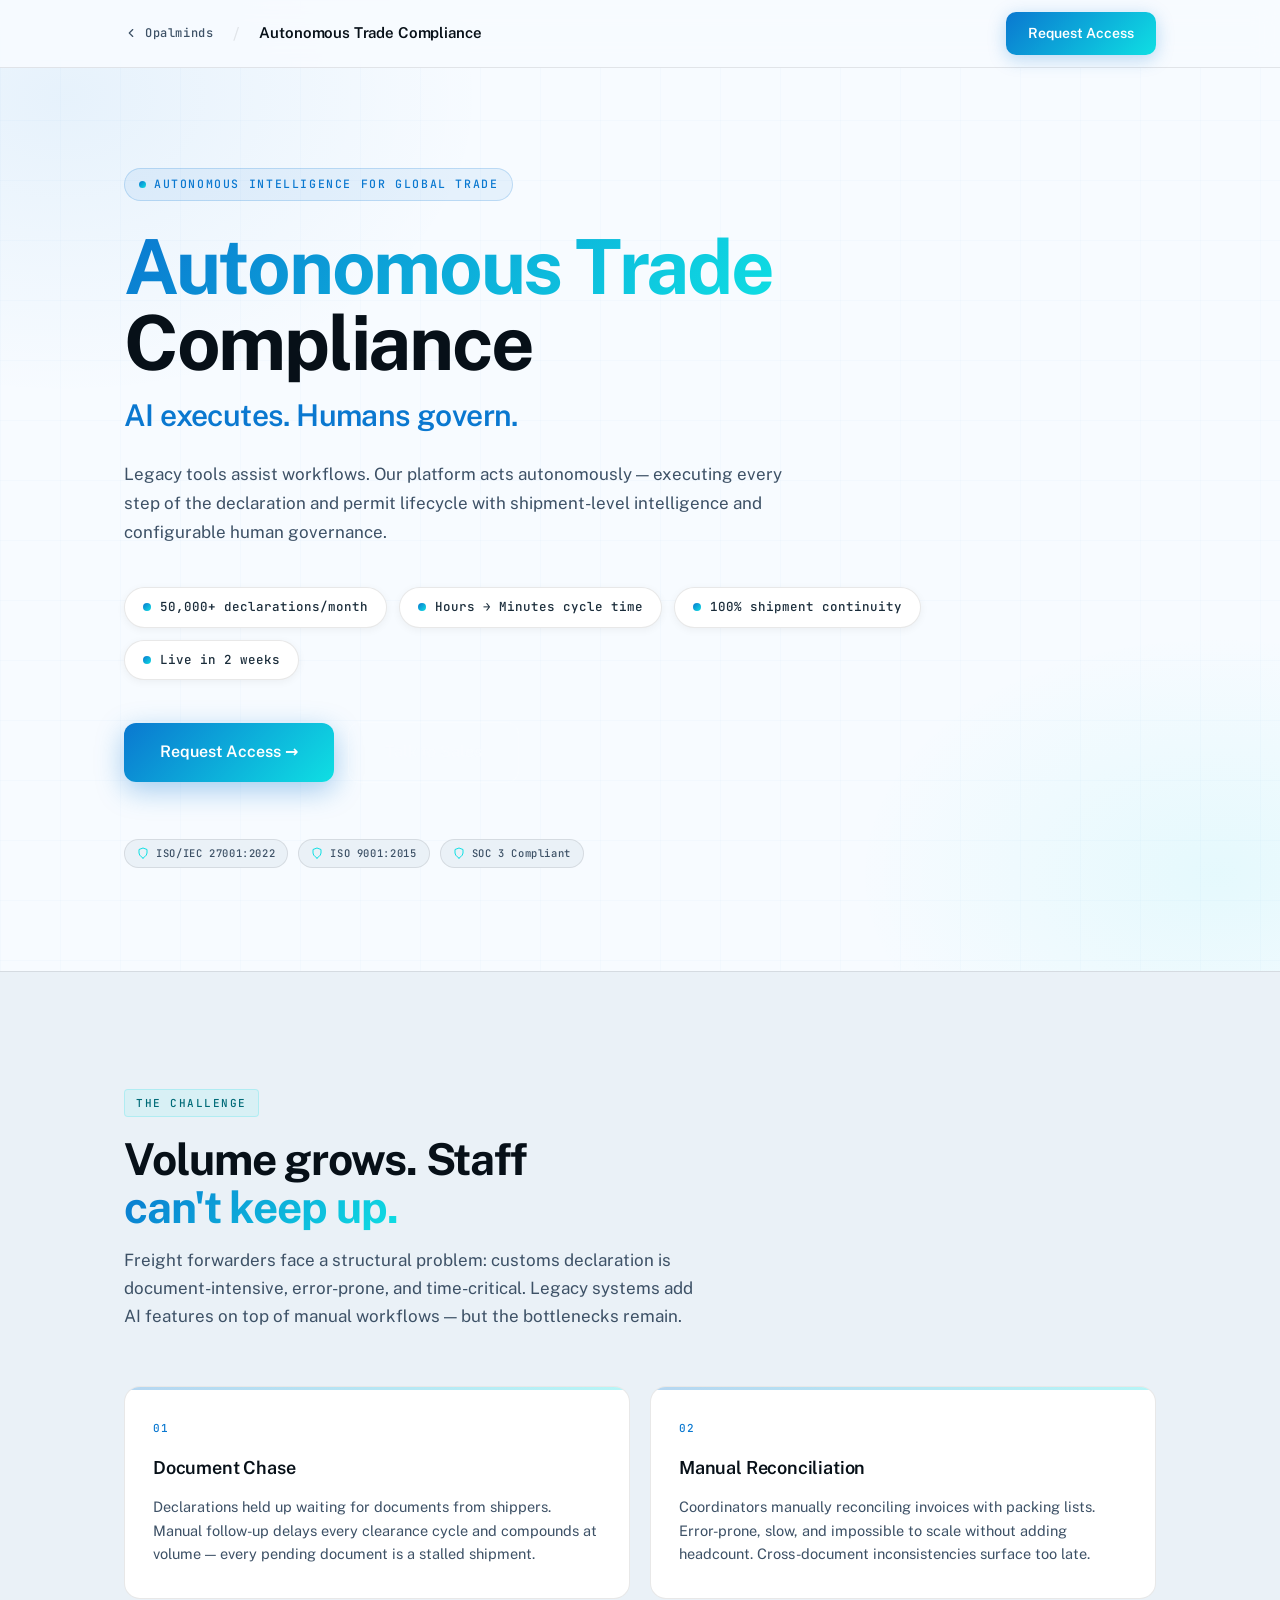
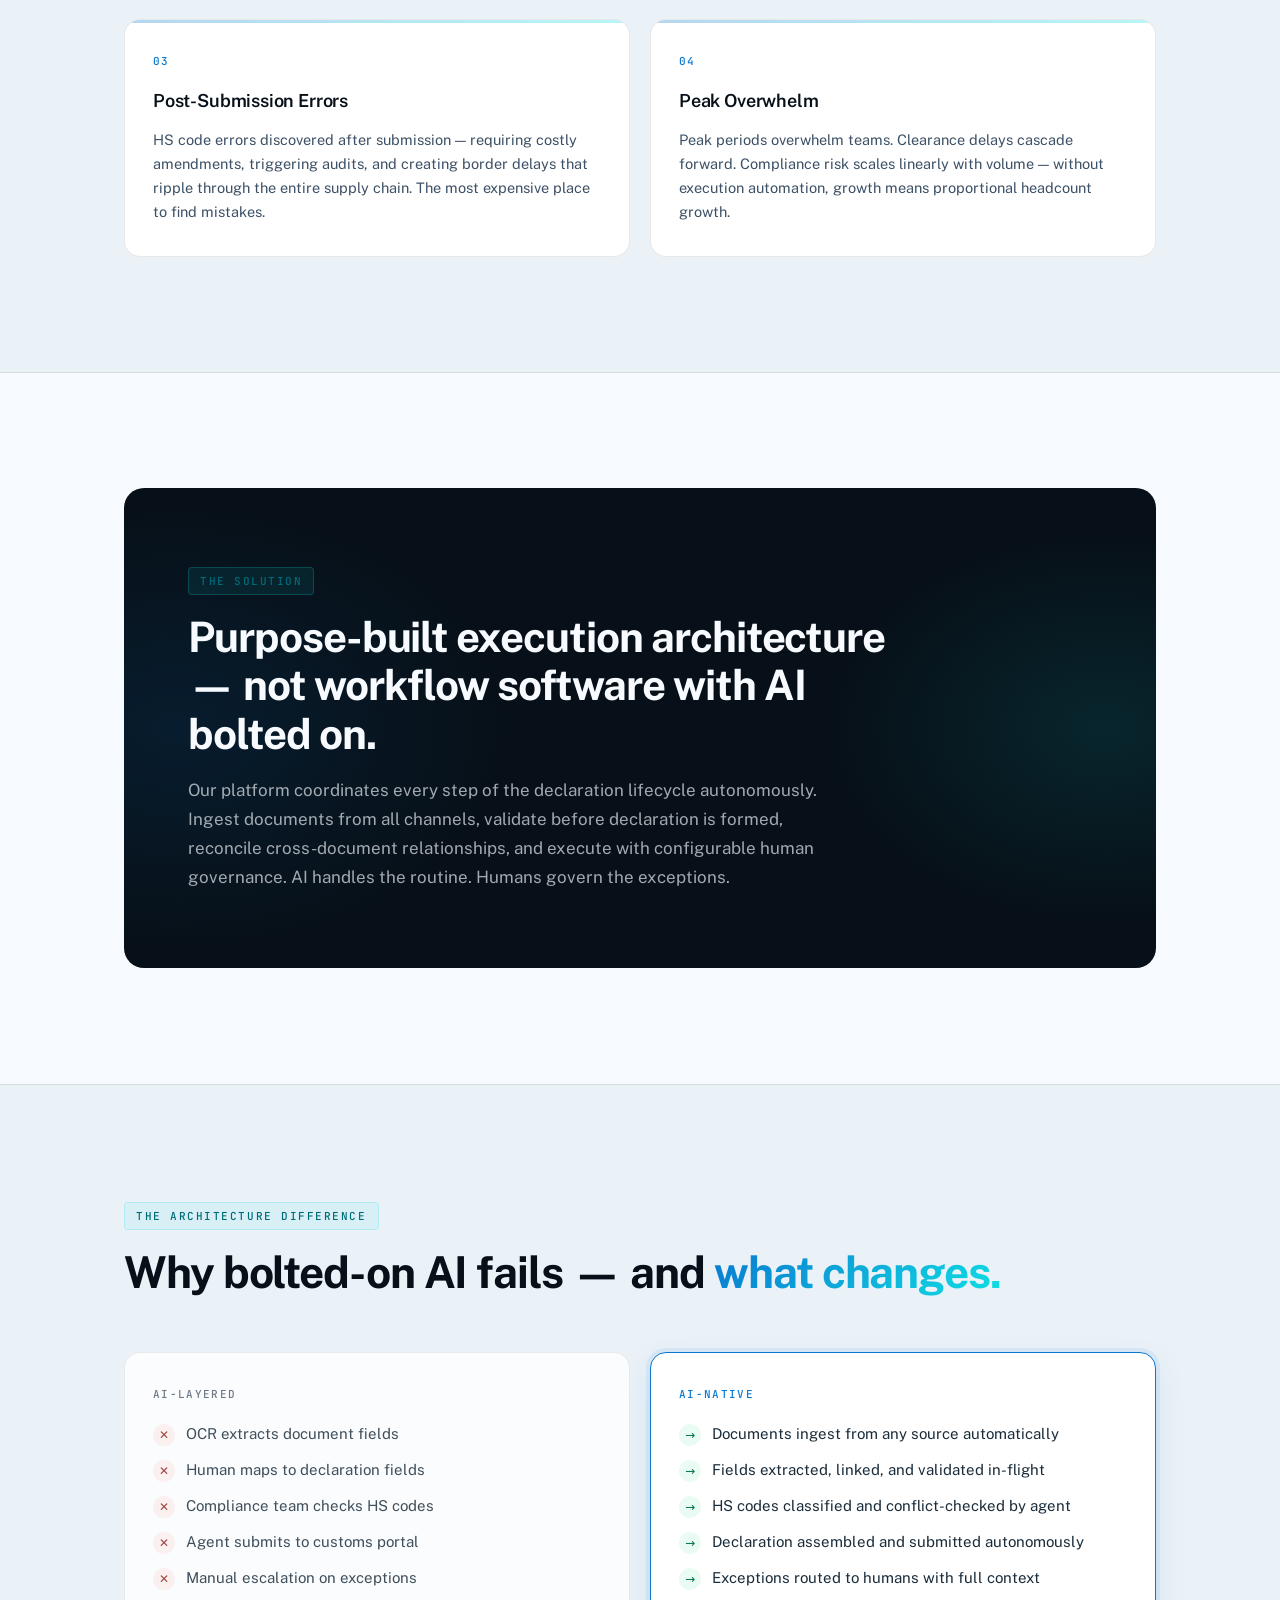
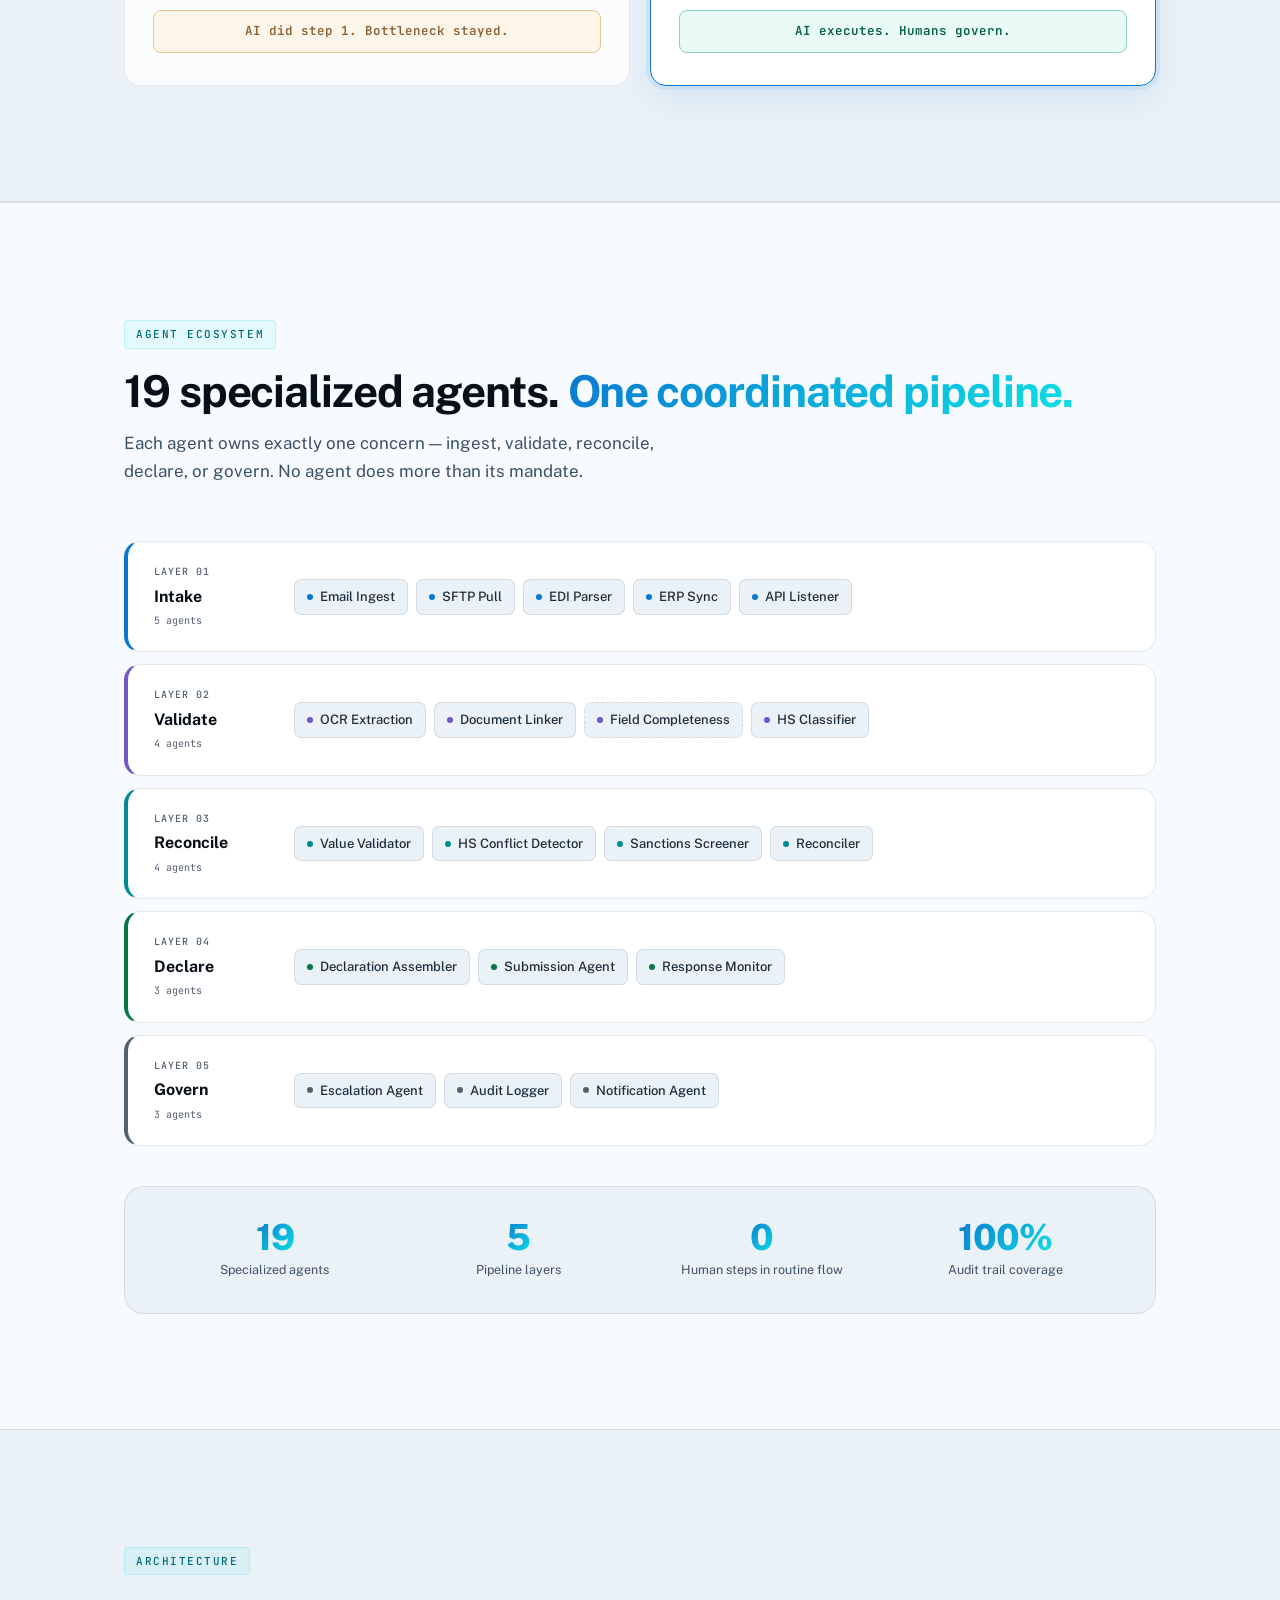
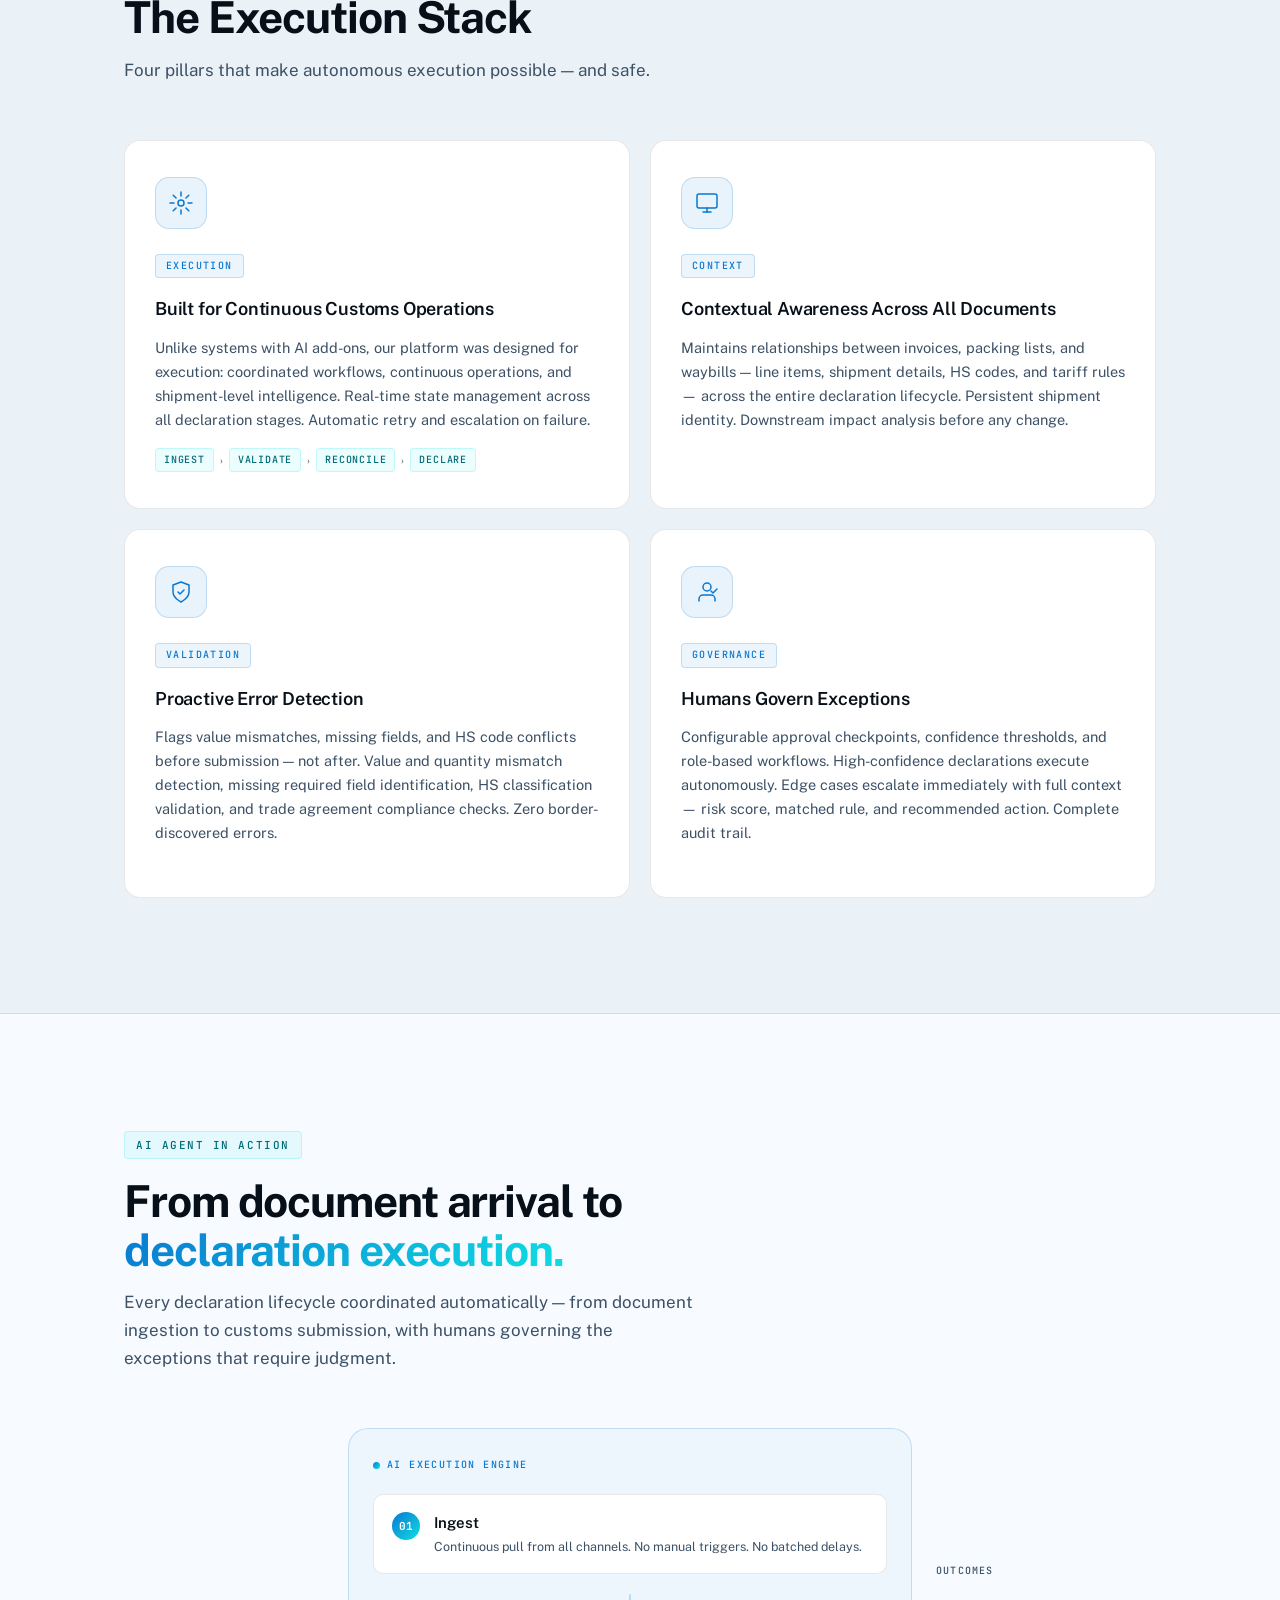
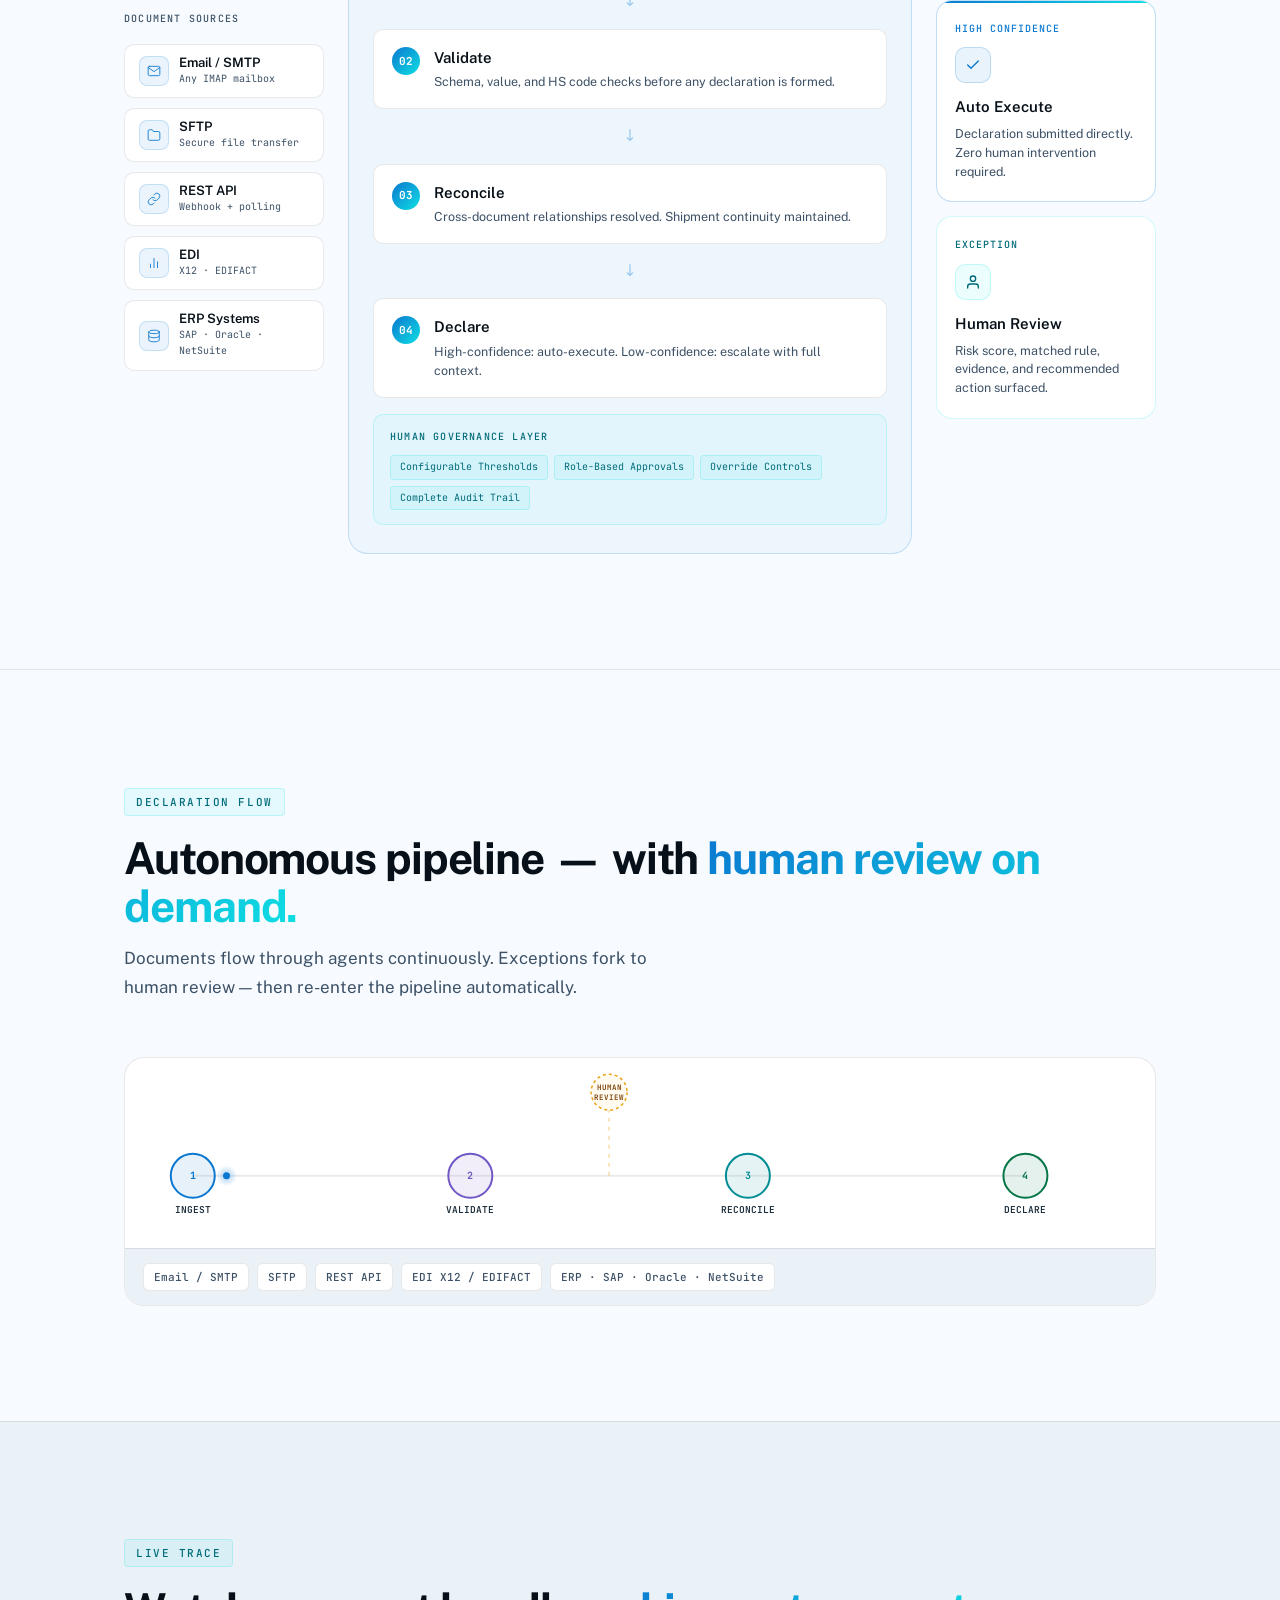
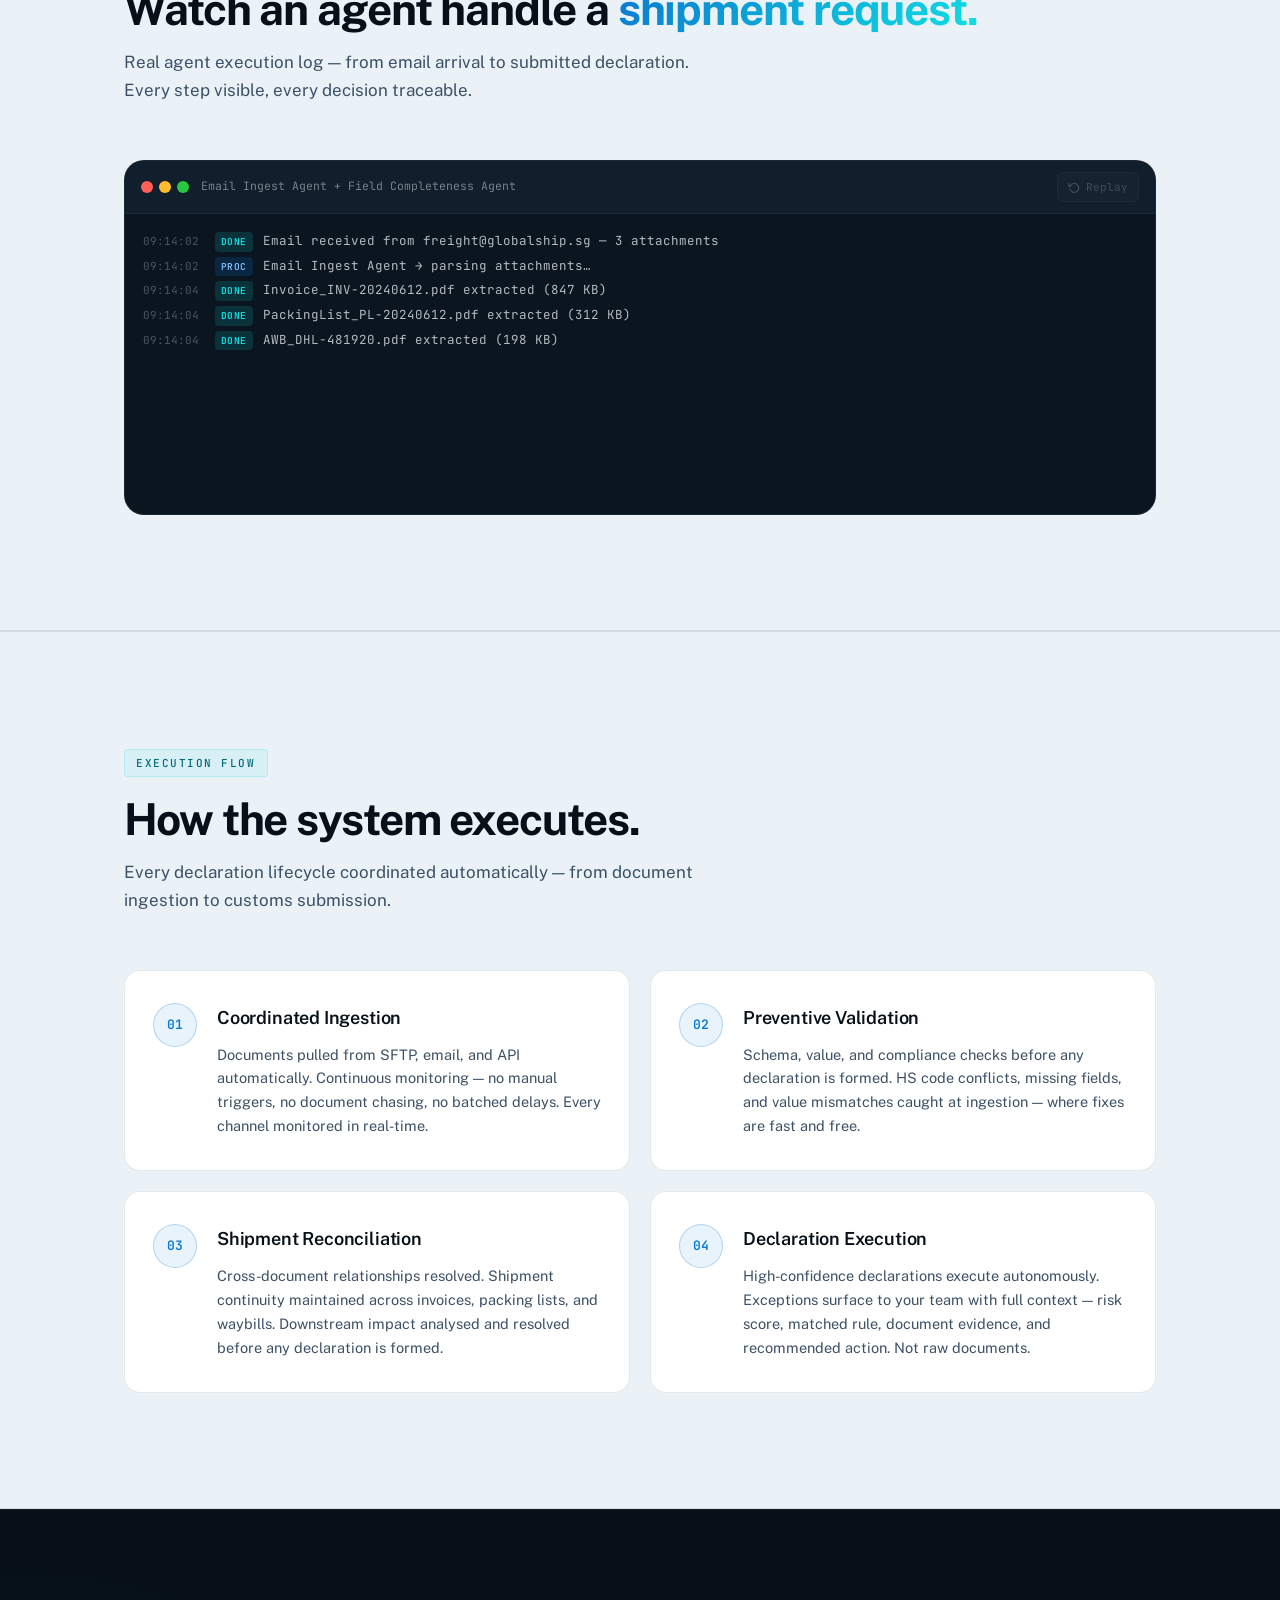
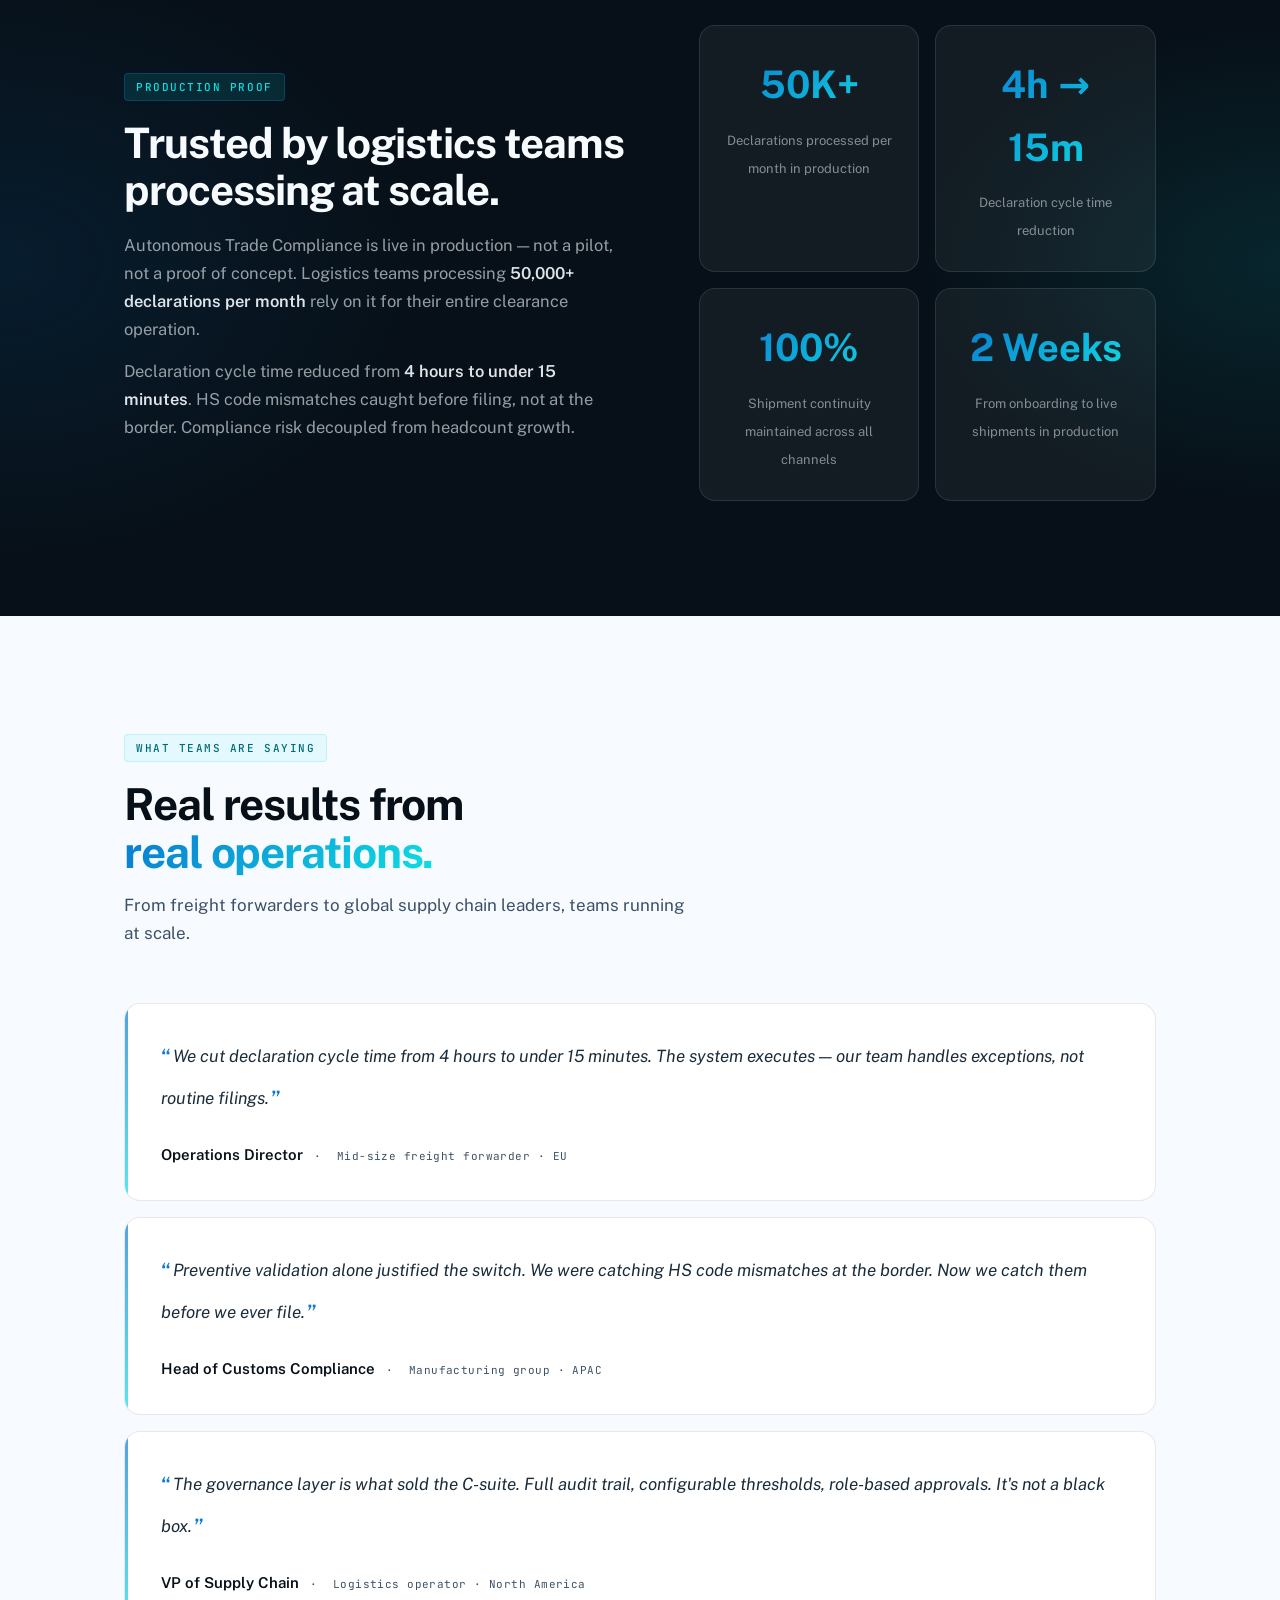
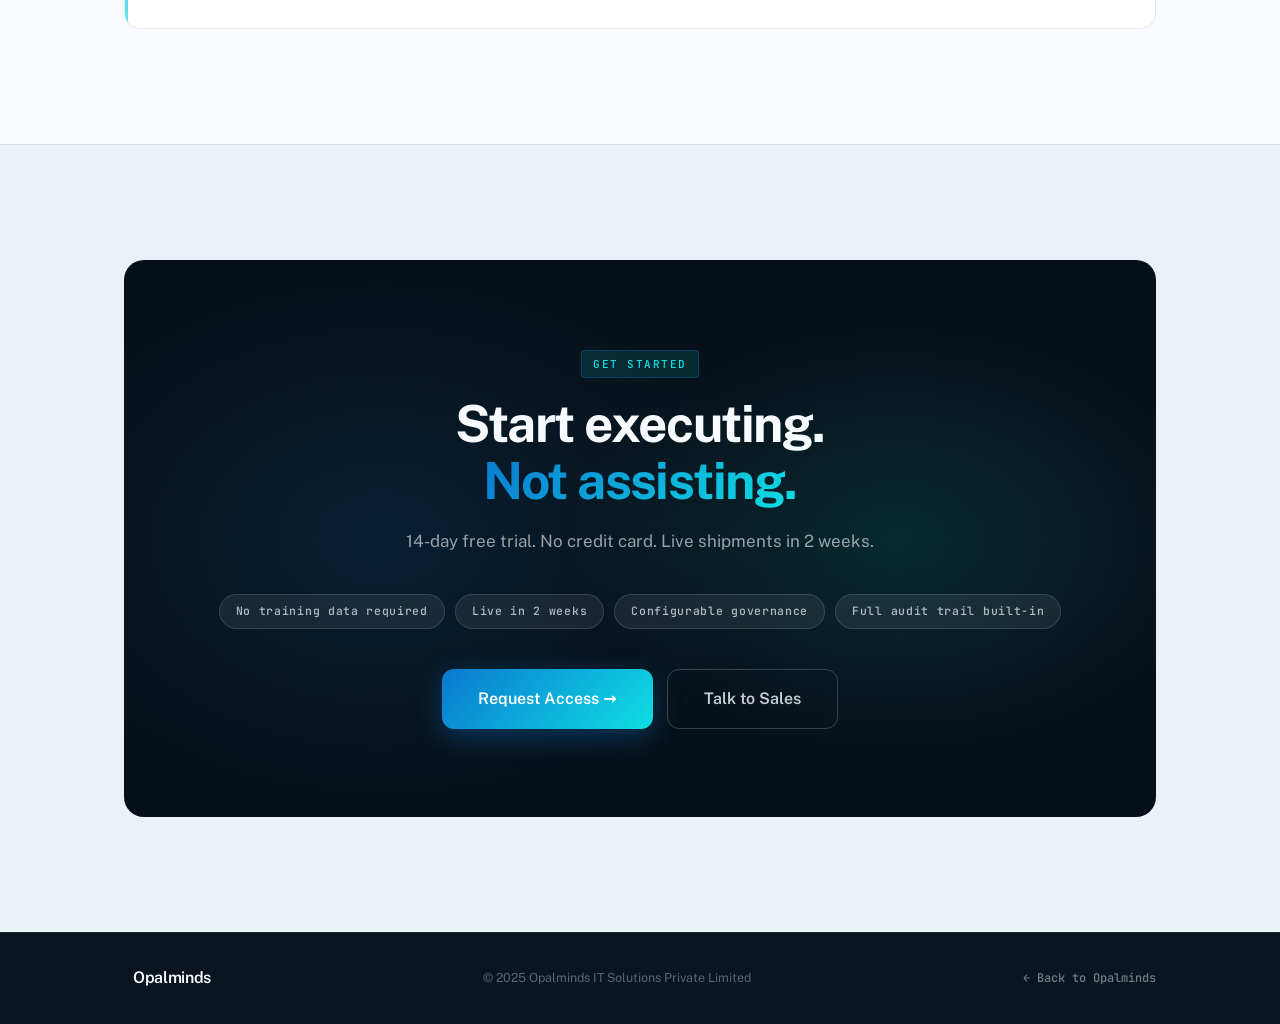
==== commit 2960b0d9: "feat: add Architecture Difference, Agent Ecosystem, Declaration Flow, Live Trace to ATC page - Split" ====
--- a/products/atc.html
+++ b/products/atc.html
@@ -980,6 +980,255 @@
     }
     .btn-ghost-lg:hover { border-color: rgba(255,255,255,0.45); color: #fff; }
 
+    /* ── ARCHITECTURE DIFFERENCE ── */
+    #arch-diff {
+      padding: var(--section-v) 0;
+      background: var(--charcoal);
+      border-top: 1px solid var(--border-subtle);
+      border-bottom: 1px solid var(--border-subtle);
+    }
+    .arch-split {
+      display: grid;
+      grid-template-columns: 1fr 1fr;
+      gap: 20px;
+      margin-top: 48px;
+    }
+    .arch-panel {
+      border-radius: var(--radius-lg);
+      padding: 32px 28px;
+      display: flex;
+      flex-direction: column;
+      gap: 20px;
+      background: var(--charcoal-2);
+    }
+    .arch-panel--dim { border: 1px solid var(--border-subtle); opacity: 0.82; }
+    .arch-panel--hi {
+      border: 1.5px solid var(--blue);
+      box-shadow: 0 0 0 4px rgba(10,120,208,0.07), 0 12px 32px rgba(10,120,208,0.1);
+    }
+    .arch-panel-lbl {
+      font-family: var(--font-mono);
+      font-size: 11px;
+      font-weight: 500;
+      letter-spacing: 0.12em;
+      text-transform: uppercase;
+      color: var(--muted-2);
+    }
+    .arch-panel--hi .arch-panel-lbl { color: var(--blue); }
+    .arch-check-list { list-style: none; display: flex; flex-direction: column; gap: 13px; flex: 1; }
+    .arch-check-list li {
+      display: flex;
+      align-items: flex-start;
+      gap: 11px;
+      font-size: 15px;
+      line-height: 1.5;
+      color: var(--slate);
+    }
+    .arch-ix, .arch-iok {
+      flex-shrink: 0;
+      width: 22px;
+      height: 22px;
+      border-radius: 50%;
+      font-size: 12px;
+      display: inline-flex;
+      align-items: center;
+      justify-content: center;
+      margin-top: 1px;
+    }
+    .arch-ix { background: #FFF0EF; color: #912018; }
+    .arch-iok { background: #EAFBF3; color: #067647; }
+    .arch-verdict {
+      font-size: 12.5px;
+      font-weight: 600;
+      font-family: var(--font-mono);
+      border-radius: 8px;
+      padding: 10px 14px;
+      text-align: center;
+    }
+    .arch-verdict--bad { background: #FFF7E8; color: #7A4007; border: 1px solid #E8BD76; }
+    .arch-verdict--good { background: #EAFBF3; color: #065F46; border: 1px solid #86D5B2; }
+
+    /* ── AGENT ECOSYSTEM ── */
+    #ecosystem { padding: var(--section-v) 0; border-top: 1px solid var(--border-subtle); }
+    .eco-layers { margin-top: 48px; display: flex; flex-direction: column; gap: 12px; }
+    .eco-layer {
+      border-radius: var(--radius-lg);
+      background: var(--charcoal-2);
+      border: 1px solid var(--border-subtle);
+      border-left: 4px solid var(--layer-color, var(--blue));
+      padding: 22px 26px;
+      display: flex;
+      align-items: center;
+      gap: 28px;
+    }
+    .eco-layer-header { display: flex; flex-direction: column; gap: 3px; min-width: 112px; }
+    .eco-layer-num {
+      font-family: var(--font-mono);
+      font-size: 10px;
+      font-weight: 500;
+      color: var(--muted-2);
+      letter-spacing: 0.1em;
+      text-transform: uppercase;
+    }
+    .eco-layer-name { font-family: var(--font-display); font-size: 16px; font-weight: 700; color: var(--ice); }
+    .eco-layer-count { font-family: var(--font-mono); font-size: 10px; color: var(--muted-2); }
+    .eco-agents { display: flex; flex-wrap: wrap; gap: 8px; flex: 1; }
+    .eco-agent {
+      display: inline-flex;
+      align-items: center;
+      gap: 7px;
+      background: var(--charcoal);
+      border: 1px solid var(--border-subtle);
+      border-radius: 7px;
+      padding: 6px 12px;
+      font-size: 13px;
+      color: var(--slate);
+      font-weight: 500;
+    }
+    .eco-agent--demo { border-style: dashed; }
+    .eco-agent-dot { width: 6px; height: 6px; border-radius: 50%; flex-shrink: 0; }
+    .eco-summary {
+      margin-top: 40px;
+      display: grid;
+      grid-template-columns: repeat(4, 1fr);
+      gap: 16px;
+      background: var(--charcoal);
+      border-radius: var(--radius-xl);
+      border: 1px solid var(--border-subtle);
+      padding: 32px 36px;
+    }
+    .eco-stat { display: flex; flex-direction: column; align-items: center; text-align: center; gap: 5px; }
+    .eco-stat-num {
+      font-family: var(--font-display);
+      font-size: 36px;
+      font-weight: 800;
+      letter-spacing: -0.03em;
+      line-height: 1;
+    }
+    .eco-stat-lbl { font-size: 12.5px; color: var(--muted); }
+
+    /* ── DECLARATION FLOW ── */
+    #decl-flow { padding: var(--section-v) 0; border-top: 1px solid var(--border-subtle); }
+    .decl-canvas-wrap {
+      margin-top: 48px;
+      border-radius: var(--radius-xl);
+      border: 1px solid var(--border-subtle);
+      background: var(--charcoal-2);
+      overflow: hidden;
+    }
+    #pipelineCanvas { display: block; width: 100%; }
+    .decl-sources {
+      display: flex;
+      flex-wrap: wrap;
+      gap: 8px;
+      padding: 14px 18px;
+      background: var(--charcoal);
+      border-top: 1px solid var(--border-subtle);
+    }
+    .decl-chip {
+      font-family: var(--font-mono);
+      font-size: 11px;
+      font-weight: 500;
+      color: var(--muted);
+      background: var(--charcoal-2);
+      border: 1px solid var(--border-subtle);
+      border-radius: 6px;
+      padding: 4px 10px;
+    }
+
+    /* ── LIVE TRACE ── */
+    #live-trace {
+      padding: var(--section-v) 0;
+      background: var(--charcoal);
+      border-top: 1px solid var(--border-subtle);
+      border-bottom: 1px solid var(--border-subtle);
+    }
+    .trace-wrap {
+      margin-top: 48px;
+      border-radius: var(--radius-xl);
+      overflow: hidden;
+      border: 1px solid rgba(255,255,255,0.08);
+      background: #0A1520;
+    }
+    .trace-toolbar {
+      display: flex;
+      align-items: center;
+      gap: 12px;
+      padding: 11px 16px;
+      background: #111E2B;
+      border-bottom: 1px solid rgba(255,255,255,0.06);
+    }
+    .trace-dots { display: flex; gap: 6px; }
+    .tdot { width: 12px; height: 12px; border-radius: 50%; }
+    .tdot--red { background: #FF5F57; }
+    .tdot--ylw { background: #FEBC2E; }
+    .tdot--grn { background: #28C840; }
+    .trace-title { font-family: var(--font-mono); font-size: 11.5px; color: rgba(247,251,255,0.45); flex: 1; }
+    .replay-btn {
+      display: inline-flex;
+      align-items: center;
+      gap: 6px;
+      font-family: var(--font-mono);
+      font-size: 11px;
+      color: rgba(247,251,255,0.5);
+      background: rgba(255,255,255,0.06);
+      border: 1px solid rgba(255,255,255,0.09);
+      border-radius: 6px;
+      padding: 5px 10px;
+      cursor: pointer;
+      transition: color 0.2s, background 0.2s;
+    }
+    .replay-btn:hover:not(:disabled) { color: #fff; background: rgba(255,255,255,0.11); }
+    .replay-btn:disabled { opacity: 0.38; cursor: default; }
+    .trace-log {
+      padding: 18px;
+      min-height: 300px;
+      max-height: 400px;
+      overflow-y: auto;
+      display: flex;
+      flex-direction: column;
+      gap: 5px;
+      scroll-behavior: smooth;
+    }
+    .trace-log::-webkit-scrollbar { width: 4px; }
+    .trace-log::-webkit-scrollbar-track { background: transparent; }
+    .trace-log::-webkit-scrollbar-thumb { background: rgba(255,255,255,0.1); border-radius: 2px; }
+    .trace-row {
+      display: flex;
+      align-items: baseline;
+      gap: 10px;
+      animation: traceRowIn 0.22s var(--ease-out) both;
+    }
+    @keyframes traceRowIn {
+      from { opacity: 0; transform: translateY(5px); }
+      to   { opacity: 1; transform: translateY(0); }
+    }
+    .trace-ts {
+      font-family: var(--font-mono);
+      font-size: 11px;
+      color: rgba(247,251,255,0.28);
+      flex-shrink: 0;
+      min-width: 62px;
+    }
+    .trace-badge {
+      font-family: var(--font-mono);
+      font-size: 9.5px;
+      font-weight: 600;
+      letter-spacing: 0.05em;
+      border-radius: 4px;
+      padding: 2px 6px;
+      flex-shrink: 0;
+    }
+    .trace-badge--proc { background: rgba(10,120,208,0.18); color: #7DBFFF; }
+    .trace-badge--done { background: rgba(15,223,227,0.14); color: #0FDFE3; }
+    .trace-badge--warn { background: rgba(232,189,118,0.16); color: #E8BD76; }
+    .trace-msg {
+      font-family: var(--font-mono);
+      font-size: 12.5px;
+      color: rgba(247,251,255,0.72);
+      line-height: 1.5;
+    }
+
     /* ── FOOTER ── */
     footer {
       background: #0A1520;
@@ -1036,11 +1285,15 @@
       .flow-grid { grid-template-columns: 1fr; }
       .proof-stats { grid-template-columns: 1fr 1fr; }
       .nav-product-name { display: none; }
+      .arch-split { grid-template-columns: 1fr; }
+      .eco-layer { flex-direction: column; align-items: flex-start; gap: 14px; }
+      .eco-summary { grid-template-columns: 1fr 1fr; padding: 24px; }
     }
     @media (max-width: 480px) {
       .proof-stats { grid-template-columns: 1fr; }
       .hero-stats { flex-direction: column; }
       .flow-card { flex-direction: column; gap: 14px; }
+      .eco-summary { grid-template-columns: 1fr; }
     }
   </style>
 </head>
@@ -1148,6 +1401,141 @@
         <span class="section-tag">The Solution</span>
         <h2>Purpose-built execution architecture — not workflow software with AI bolted on.</h2>
         <p>Our platform coordinates every step of the declaration lifecycle autonomously. Ingest documents from all channels, validate before declaration is formed, reconcile cross-document relationships, and execute with configurable human governance. AI handles the routine. Humans govern the exceptions.</p>
+      </div>
+    </div>
+  </section>
+
+  <!-- ═══ ARCHITECTURE DIFFERENCE ═════════════════════════════════════ -->
+  <section id="arch-diff">
+    <div class="container">
+      <div class="section-header">
+        <span class="section-tag">The Architecture Difference</span>
+        <h2>Why bolted-on AI fails — and <span class="gradient-text">what changes.</span></h2>
+      </div>
+      <div class="arch-split reveal-scale">
+        <div class="arch-panel arch-panel--dim">
+          <div class="arch-panel-lbl">AI-Layered</div>
+          <ul class="arch-check-list">
+            <li><span class="arch-ix">✕</span>OCR extracts document fields</li>
+            <li><span class="arch-ix">✕</span>Human maps to declaration fields</li>
+            <li><span class="arch-ix">✕</span>Compliance team checks HS codes</li>
+            <li><span class="arch-ix">✕</span>Agent submits to customs portal</li>
+            <li><span class="arch-ix">✕</span>Manual escalation on exceptions</li>
+          </ul>
+          <div class="arch-verdict arch-verdict--bad">AI did step 1. Bottleneck stayed.</div>
+        </div>
+        <div class="arch-panel arch-panel--hi">
+          <div class="arch-panel-lbl">AI-Native</div>
+          <ul class="arch-check-list">
+            <li><span class="arch-iok">→</span>Documents ingest from any source automatically</li>
+            <li><span class="arch-iok">→</span>Fields extracted, linked, and validated in-flight</li>
+            <li><span class="arch-iok">→</span>HS codes classified and conflict-checked by agent</li>
+            <li><span class="arch-iok">→</span>Declaration assembled and submitted autonomously</li>
+            <li><span class="arch-iok">→</span>Exceptions routed to humans with full context</li>
+          </ul>
+          <div class="arch-verdict arch-verdict--good">AI executes. Humans govern.</div>
+        </div>
+      </div>
+    </div>
+  </section>
+
+  <!-- ═══ AGENT ECOSYSTEM ════════════════════════════════════════════════ -->
+  <section id="ecosystem">
+    <div class="container">
+      <div class="section-header">
+        <span class="section-tag">Agent Ecosystem</span>
+        <h2>19 specialized agents. <span class="gradient-text">One coordinated pipeline.</span></h2>
+        <p>Each agent owns exactly one concern — ingest, validate, reconcile, declare, or govern. No agent does more than its mandate.</p>
+      </div>
+      <div class="eco-layers">
+
+        <div class="eco-layer reveal" style="--layer-color:#0A78D0;">
+          <div class="eco-layer-header">
+            <span class="eco-layer-num">Layer 01</span>
+            <span class="eco-layer-name">Intake</span>
+            <span class="eco-layer-count">5 agents</span>
+          </div>
+          <div class="eco-agents">
+            <div class="eco-agent"><span class="eco-agent-dot" style="background:#0A78D0;"></span>Email Ingest</div>
+            <div class="eco-agent"><span class="eco-agent-dot" style="background:#0A78D0;"></span>SFTP Pull</div>
+            <div class="eco-agent"><span class="eco-agent-dot" style="background:#0A78D0;"></span>EDI Parser</div>
+            <div class="eco-agent"><span class="eco-agent-dot" style="background:#0A78D0;"></span>ERP Sync</div>
+            <div class="eco-agent"><span class="eco-agent-dot" style="background:#0A78D0;"></span>API Listener</div>
+          </div>
+        </div>
+
+        <div class="eco-layer reveal" style="--layer-color:#7257C7;">
+          <div class="eco-layer-header">
+            <span class="eco-layer-num">Layer 02</span>
+            <span class="eco-layer-name">Validate</span>
+            <span class="eco-layer-count">4 agents</span>
+          </div>
+          <div class="eco-agents">
+            <div class="eco-agent"><span class="eco-agent-dot" style="background:#7257C7;"></span>OCR Extraction</div>
+            <div class="eco-agent"><span class="eco-agent-dot" style="background:#7257C7;"></span>Document Linker</div>
+            <div class="eco-agent eco-agent--demo"><span class="eco-agent-dot" style="background:#7257C7;"></span>Field Completeness</div>
+            <div class="eco-agent"><span class="eco-agent-dot" style="background:#7257C7;"></span>HS Classifier</div>
+          </div>
+        </div>
+
+        <div class="eco-layer reveal" style="--layer-color:#008C95;">
+          <div class="eco-layer-header">
+            <span class="eco-layer-num">Layer 03</span>
+            <span class="eco-layer-name">Reconcile</span>
+            <span class="eco-layer-count">4 agents</span>
+          </div>
+          <div class="eco-agents">
+            <div class="eco-agent"><span class="eco-agent-dot" style="background:#008C95;"></span>Value Validator</div>
+            <div class="eco-agent"><span class="eco-agent-dot" style="background:#008C95;"></span>HS Conflict Detector</div>
+            <div class="eco-agent"><span class="eco-agent-dot" style="background:#008C95;"></span>Sanctions Screener</div>
+            <div class="eco-agent"><span class="eco-agent-dot" style="background:#008C95;"></span>Reconciler</div>
+          </div>
+        </div>
+
+        <div class="eco-layer reveal" style="--layer-color:#067647;">
+          <div class="eco-layer-header">
+            <span class="eco-layer-num">Layer 04</span>
+            <span class="eco-layer-name">Declare</span>
+            <span class="eco-layer-count">3 agents</span>
+          </div>
+          <div class="eco-agents">
+            <div class="eco-agent"><span class="eco-agent-dot" style="background:#067647;"></span>Declaration Assembler</div>
+            <div class="eco-agent"><span class="eco-agent-dot" style="background:#067647;"></span>Submission Agent</div>
+            <div class="eco-agent"><span class="eco-agent-dot" style="background:#067647;"></span>Response Monitor</div>
+          </div>
+        </div>
+
+        <div class="eco-layer reveal" style="--layer-color:#546070;">
+          <div class="eco-layer-header">
+            <span class="eco-layer-num">Layer 05</span>
+            <span class="eco-layer-name">Govern</span>
+            <span class="eco-layer-count">3 agents</span>
+          </div>
+          <div class="eco-agents">
+            <div class="eco-agent"><span class="eco-agent-dot" style="background:#546070;"></span>Escalation Agent</div>
+            <div class="eco-agent"><span class="eco-agent-dot" style="background:#546070;"></span>Audit Logger</div>
+            <div class="eco-agent"><span class="eco-agent-dot" style="background:#546070;"></span>Notification Agent</div>
+          </div>
+        </div>
+
+      </div>
+      <div class="eco-summary reveal-scale">
+        <div class="eco-stat">
+          <span class="eco-stat-num gradient-text">19</span>
+          <span class="eco-stat-lbl">Specialized agents</span>
+        </div>
+        <div class="eco-stat">
+          <span class="eco-stat-num gradient-text">5</span>
+          <span class="eco-stat-lbl">Pipeline layers</span>
+        </div>
+        <div class="eco-stat">
+          <span class="eco-stat-num gradient-text">0</span>
+          <span class="eco-stat-lbl">Human steps in routine flow</span>
+        </div>
+        <div class="eco-stat">
+          <span class="eco-stat-num gradient-text">100%</span>
+          <span class="eco-stat-lbl">Audit trail coverage</span>
+        </div>
       </div>
     </div>
   </section>
@@ -1318,6 +1706,53 @@
     </div>
   </section>
 
+  <!-- ═══ DECLARATION FLOW ════════════════════════════════════════════ -->
+  <section id="decl-flow">
+    <div class="container">
+      <div class="section-header">
+        <span class="section-tag">Declaration Flow</span>
+        <h2>Autonomous pipeline — with <span class="gradient-text">human review on demand.</span></h2>
+        <p>Documents flow through agents continuously. Exceptions fork to human review — then re-enter the pipeline automatically.</p>
+      </div>
+      <div class="decl-canvas-wrap reveal-scale">
+        <canvas id="pipelineCanvas" height="190"></canvas>
+        <div class="decl-sources">
+          <span class="decl-chip">Email / SMTP</span>
+          <span class="decl-chip">SFTP</span>
+          <span class="decl-chip">REST API</span>
+          <span class="decl-chip">EDI X12 / EDIFACT</span>
+          <span class="decl-chip">ERP · SAP · Oracle · NetSuite</span>
+        </div>
+      </div>
+    </div>
+  </section>
+
+  <!-- ═══ LIVE TRACE ════════════════════════════════════════════════════ -->
+  <section id="live-trace">
+    <div class="container">
+      <div class="section-header">
+        <span class="section-tag">Live Trace</span>
+        <h2>Watch an agent handle a <span class="gradient-text">shipment request.</span></h2>
+        <p>Real agent execution log — from email arrival to submitted declaration. Every step visible, every decision traceable.</p>
+      </div>
+      <div class="trace-wrap reveal-scale">
+        <div class="trace-toolbar">
+          <div class="trace-dots">
+            <span class="tdot tdot--red"></span>
+            <span class="tdot tdot--ylw"></span>
+            <span class="tdot tdot--grn"></span>
+          </div>
+          <span class="trace-title">Email Ingest Agent + Field Completeness Agent</span>
+          <button class="replay-btn" id="replayBtn" aria-label="Replay trace">
+            <svg viewBox="0 0 24 24" width="12" height="12" stroke="currentColor" stroke-width="2.5" fill="none"><polyline points="1 4 1 10 7 10"/><path d="M3.51 15a9 9 0 1 0 .49-4.49"/></svg>
+            Replay
+          </button>
+        </div>
+        <div class="trace-log" id="traceLog"></div>
+      </div>
+    </div>
+  </section>
+
   <!-- ═══ EXECUTION FLOW ═══════════════════════════════════════════════ -->
   <section id="flow">
     <div class="container">
@@ -1499,5 +1934,280 @@
     })();
   </script>
 
+  <script>
+    /* ── DECLARATION FLOW CANVAS ── */
+    (function () {
+      var canvas = document.getElementById('pipelineCanvas');
+      if (!canvas) return;
+      var ctx = canvas.getContext('2d');
+
+      var NODES = [
+        { label: 'INGEST',    color: '#0A78D0' },
+        { label: 'VALIDATE',  color: '#7257C7' },
+        { label: 'RECONCILE', color: '#008C95' },
+        { label: 'DECLARE',   color: '#067647' },
+      ];
+      var HUMAN_COLOR = '#E8A317';
+
+      var particles = [];
+      var RAF = null;
+      var W = 0, H = 0;
+      var lastSpawn = 0;
+
+      function dpr() { return Math.min(window.devicePixelRatio || 1, 2); }
+
+      function resize() {
+        var rect = canvas.getBoundingClientRect();
+        var d = dpr();
+        W = rect.width;
+        H = 190;
+        canvas.width  = W * d;
+        canvas.height = H * d;
+        canvas.style.width  = W + 'px';
+        canvas.style.height = H + 'px';
+        ctx.setTransform(d, 0, 0, d, 0, 0);
+      }
+
+      function nodePos() {
+        var mg = Math.max(56, W * 0.07);
+        var avail = W - mg * 2;
+        var step = avail / (NODES.length - 1);
+        return NODES.map(function (n, i) {
+          return { x: mg + i * step, y: H * 0.62, label: n.label, color: n.color };
+        });
+      }
+
+      function humanPos(nodes) {
+        var mid = (nodes[1].x + nodes[2].x) / 2;
+        return { x: mid, y: H * 0.18 };
+      }
+
+      function spawnParticle(nodes) {
+        var isH = Math.random() < 0.18;
+        return {
+          x: nodes[0].x, y: nodes[0].y,
+          ni: 0, isHuman: isH, forked: false,
+          forkX: (nodes[1].x + nodes[2].x) / 2,
+          color: nodes[0].color,
+          speed: 0.55 + Math.random() * 0.5,
+          r: isH ? 4 : 3.5,
+          op: 1, done: false,
+        };
+      }
+
+      function hex(n) { return Math.round(n * 255).toString(16).padStart(2, '0'); }
+
+      function draw(ts) {
+        ctx.clearRect(0, 0, W, H);
+        var nodes = nodePos();
+        var human = humanPos(nodes);
+
+        /* main track */
+        ctx.strokeStyle = 'rgba(0,0,0,0.08)';
+        ctx.lineWidth = 2;
+        ctx.beginPath();
+        ctx.moveTo(nodes[0].x, nodes[0].y);
+        nodes.forEach(function (n) { ctx.lineTo(n.x, n.y); });
+        ctx.stroke();
+
+        /* human fork (dashed) */
+        ctx.save();
+        ctx.strokeStyle = 'rgba(232,163,23,0.38)';
+        ctx.lineWidth = 1.5;
+        ctx.setLineDash([4, 5]);
+        ctx.beginPath();
+        ctx.moveTo(human.forkX || (nodes[1].x + nodes[2].x) / 2, nodes[0].y);
+        ctx.lineTo(human.x, human.y);
+        ctx.stroke();
+        ctx.restore();
+
+        /* nodes */
+        nodes.forEach(function (n, i) {
+          ctx.beginPath();
+          ctx.arc(n.x, n.y, 22, 0, Math.PI * 2);
+          ctx.fillStyle = n.color + '1A';
+          ctx.fill();
+          ctx.strokeStyle = n.color;
+          ctx.lineWidth = 2;
+          ctx.stroke();
+
+          ctx.fillStyle = n.color;
+          ctx.font = '700 10px "JetBrains Mono",monospace';
+          ctx.textAlign = 'center';
+          ctx.textBaseline = 'middle';
+          ctx.fillText(i + 1, n.x, n.y);
+
+          ctx.fillStyle = '#1A2C3A';
+          ctx.font = '600 9.5px "JetBrains Mono",monospace';
+          ctx.textBaseline = 'top';
+          ctx.fillText(n.label, n.x, n.y + 30);
+        });
+
+        /* human node */
+        ctx.save();
+        ctx.beginPath();
+        ctx.arc(human.x, human.y, 18, 0, Math.PI * 2);
+        ctx.fillStyle = '#FFFBF0';
+        ctx.fill();
+        ctx.strokeStyle = HUMAN_COLOR;
+        ctx.lineWidth = 1.5;
+        ctx.setLineDash([3, 3]);
+        ctx.stroke();
+        ctx.restore();
+        ctx.fillStyle = '#7A4007';
+        ctx.font = '600 7.5px "JetBrains Mono",monospace';
+        ctx.textAlign = 'center';
+        ctx.textBaseline = 'middle';
+        ctx.fillText('HUMAN', human.x, human.y - 4);
+        ctx.fillText('REVIEW', human.x, human.y + 6);
+
+        /* spawn */
+        if (!lastSpawn || ts - lastSpawn > 480) {
+          particles.push(spawnParticle(nodes));
+          lastSpawn = ts;
+        }
+
+        /* update particles */
+        particles = particles.filter(function (p) { return !p.done; });
+        particles.forEach(function (p) {
+          var hn = humanPos(nodes);
+          if (p.forked) {
+            p.x += (hn.x - p.x) * 0.06 * p.speed;
+            p.y += (hn.y - p.y) * 0.06 * p.speed;
+            var d2 = Math.hypot(p.x - hn.x, p.y - hn.y);
+            if (d2 < 20) p.op -= 0.04;
+            if (p.op <= 0) { p.done = true; return; }
+          } else {
+            var tgt = nodes[Math.min(p.ni + 1, nodes.length - 1)];
+            p.x += (tgt.x - p.x) * 0.018 * p.speed;
+            p.y += (tgt.y - p.y) * 0.018 * p.speed;
+            if (Math.abs(p.x - tgt.x) < 9) {
+              p.ni++;
+              if (p.isHuman && !p.forked && p.x >= p.forkX - 20 && p.ni >= 1) {
+                p.forked = true;
+                p.color = HUMAN_COLOR;
+              }
+              if (p.ni >= nodes.length) {
+                p.op -= 0.06;
+                if (p.op <= 0) { p.done = true; return; }
+              } else {
+                p.color = nodes[p.ni].color;
+              }
+            }
+          }
+
+          /* draw particle */
+          ctx.beginPath();
+          ctx.arc(p.x, p.y, p.r, 0, Math.PI * 2);
+          ctx.fillStyle = p.color + hex(p.op);
+          ctx.fill();
+
+          /* glow */
+          var gr = ctx.createRadialGradient(p.x, p.y, 0, p.x, p.y, p.r * 3);
+          gr.addColorStop(0, p.color + hex(p.op * 0.35));
+          gr.addColorStop(1, p.color + '00');
+          ctx.beginPath();
+          ctx.arc(p.x, p.y, p.r * 3, 0, Math.PI * 2);
+          ctx.fillStyle = gr;
+          ctx.fill();
+        });
+
+        RAF = requestAnimationFrame(draw);
+      }
+
+      var section = document.getElementById('decl-flow');
+      var running = false;
+      new IntersectionObserver(function (entries) {
+        if (entries[0].isIntersecting && !running) {
+          running = true;
+          resize();
+          RAF = requestAnimationFrame(draw);
+        } else if (!entries[0].isIntersecting && running) {
+          running = false;
+          cancelAnimationFrame(RAF);
+        }
+      }, { threshold: 0.15 }).observe(section);
+
+      window.addEventListener('resize', function () { if (running) resize(); });
+    })();
+
+    /* ── LIVE TRACE ── */
+    (function () {
+      var log = document.getElementById('traceLog');
+      var btn = document.getElementById('replayBtn');
+      if (!log || !btn) return;
+
+      var ENTRIES = [
+        { ts: '09:14:02', b: 'done', msg: 'Email received from freight@globalship.sg — 3 attachments' },
+        { ts: '09:14:02', b: 'proc', msg: 'Email Ingest Agent → parsing attachments…' },
+        { ts: '09:14:04', b: 'done', msg: 'Invoice_INV-20240612.pdf extracted (847 KB)' },
+        { ts: '09:14:04', b: 'done', msg: 'PackingList_PL-20240612.pdf extracted (312 KB)' },
+        { ts: '09:14:04', b: 'done', msg: 'AWB_DHL-481920.pdf extracted (198 KB)' },
+        { ts: '09:14:05', b: 'proc', msg: 'OCR Extraction Agent → running structured extraction…' },
+        { ts: '09:14:09', b: 'done', msg: 'Invoice fields extracted — 47 line items, SGD 184,320' },
+        { ts: '09:14:10', b: 'proc', msg: 'Document Linker Agent → linking invoice → packing list → AWB…' },
+        { ts: '09:14:11', b: 'done', msg: '3-document shipment graph built — all quantities reconciled' },
+        { ts: '09:14:11', b: 'proc', msg: 'Field Completeness Agent → checking required declaration fields…' },
+        { ts: '09:14:12', b: 'warn', msg: 'HS codes missing for line items 3, 4, 5 — escalating to HS Classifier' },
+        { ts: '09:14:12', b: 'proc', msg: 'HS Classifier Agent → classifying 3 unresolved items…' },
+        { ts: '09:14:16', b: 'done', msg: 'Line item 3: 8471.30.00 (portable ADP machines)' },
+        { ts: '09:14:17', b: 'done', msg: 'Line item 4: 8473.30.00 (parts for ADP machines)' },
+        { ts: '09:14:17', b: 'done', msg: 'Line item 5: 8543.70.90 (other electronic machines)' },
+        { ts: '09:14:18', b: 'proc', msg: 'HS Conflict Detector → checking cross-document HS mismatches…' },
+        { ts: '09:14:19', b: 'done', msg: 'No conflicts — all 47 items consistent across documents' },
+        { ts: '09:14:19', b: 'proc', msg: 'Value Validator → checking declared value vs invoice…' },
+        { ts: '09:14:20', b: 'done', msg: 'Value match confirmed — SGD 184,320 across all documents' },
+        { ts: '09:14:20', b: 'proc', msg: 'Sanctions Screener → screening consignee and shipper…' },
+        { ts: '09:14:21', b: 'done', msg: 'No sanctions matches — both parties cleared' },
+        { ts: '09:14:21', b: 'proc', msg: 'Declaration Assembler → building TradeNet declaration…' },
+        { ts: '09:14:23', b: 'done', msg: 'Declaration assembled — 47 line items, 3 HS chapters, SGD 184,320' },
+        { ts: '09:14:23', b: 'proc', msg: 'Submission Agent → submitting to Singapore Customs TradeNet…' },
+        { ts: '09:14:26', b: 'done', msg: 'Submitted — Ref: TN-2024-0612-4821. Status: Pending approval.' },
+      ];
+
+      var DELAYS = [0,380,860,1040,1210,1680,2300,2820,3340,3900,4480,4950,5900,6580,7140,7780,8360,8900,9520,10100,10680,11200,12000,12580,13150];
+      var LABELS = { proc: 'PROC', done: 'DONE', warn: 'WARN' };
+      var timers = [];
+
+      function bClass(b) {
+        return 'trace-badge trace-badge--' + b;
+      }
+
+      function run() {
+        timers.forEach(clearTimeout);
+        timers = [];
+        log.innerHTML = '';
+        btn.disabled = true;
+        ENTRIES.forEach(function (e, i) {
+          var t = setTimeout(function () {
+            var row = document.createElement('div');
+            row.className = 'trace-row';
+            row.innerHTML =
+              '<span class="trace-ts">' + e.ts + '</span>' +
+              '<span class="' + bClass(e.b) + '">' + LABELS[e.b] + '</span>' +
+              '<span class="trace-msg">' + e.msg + '</span>';
+            log.appendChild(row);
+            log.scrollTop = log.scrollHeight;
+            if (i === ENTRIES.length - 1) {
+              setTimeout(function () { btn.disabled = false; }, 500);
+            }
+          }, DELAYS[i]);
+          timers.push(t);
+        });
+      }
+
+      var section = document.getElementById('live-trace');
+      var started = false;
+      new IntersectionObserver(function (entries) {
+        if (entries[0].isIntersecting && !started) {
+          started = true;
+          run();
+        }
+      }, { threshold: 0.2 }).observe(section);
+
+      btn.addEventListener('click', run);
+    })();
+  </script>
+
 </body>
 </html>
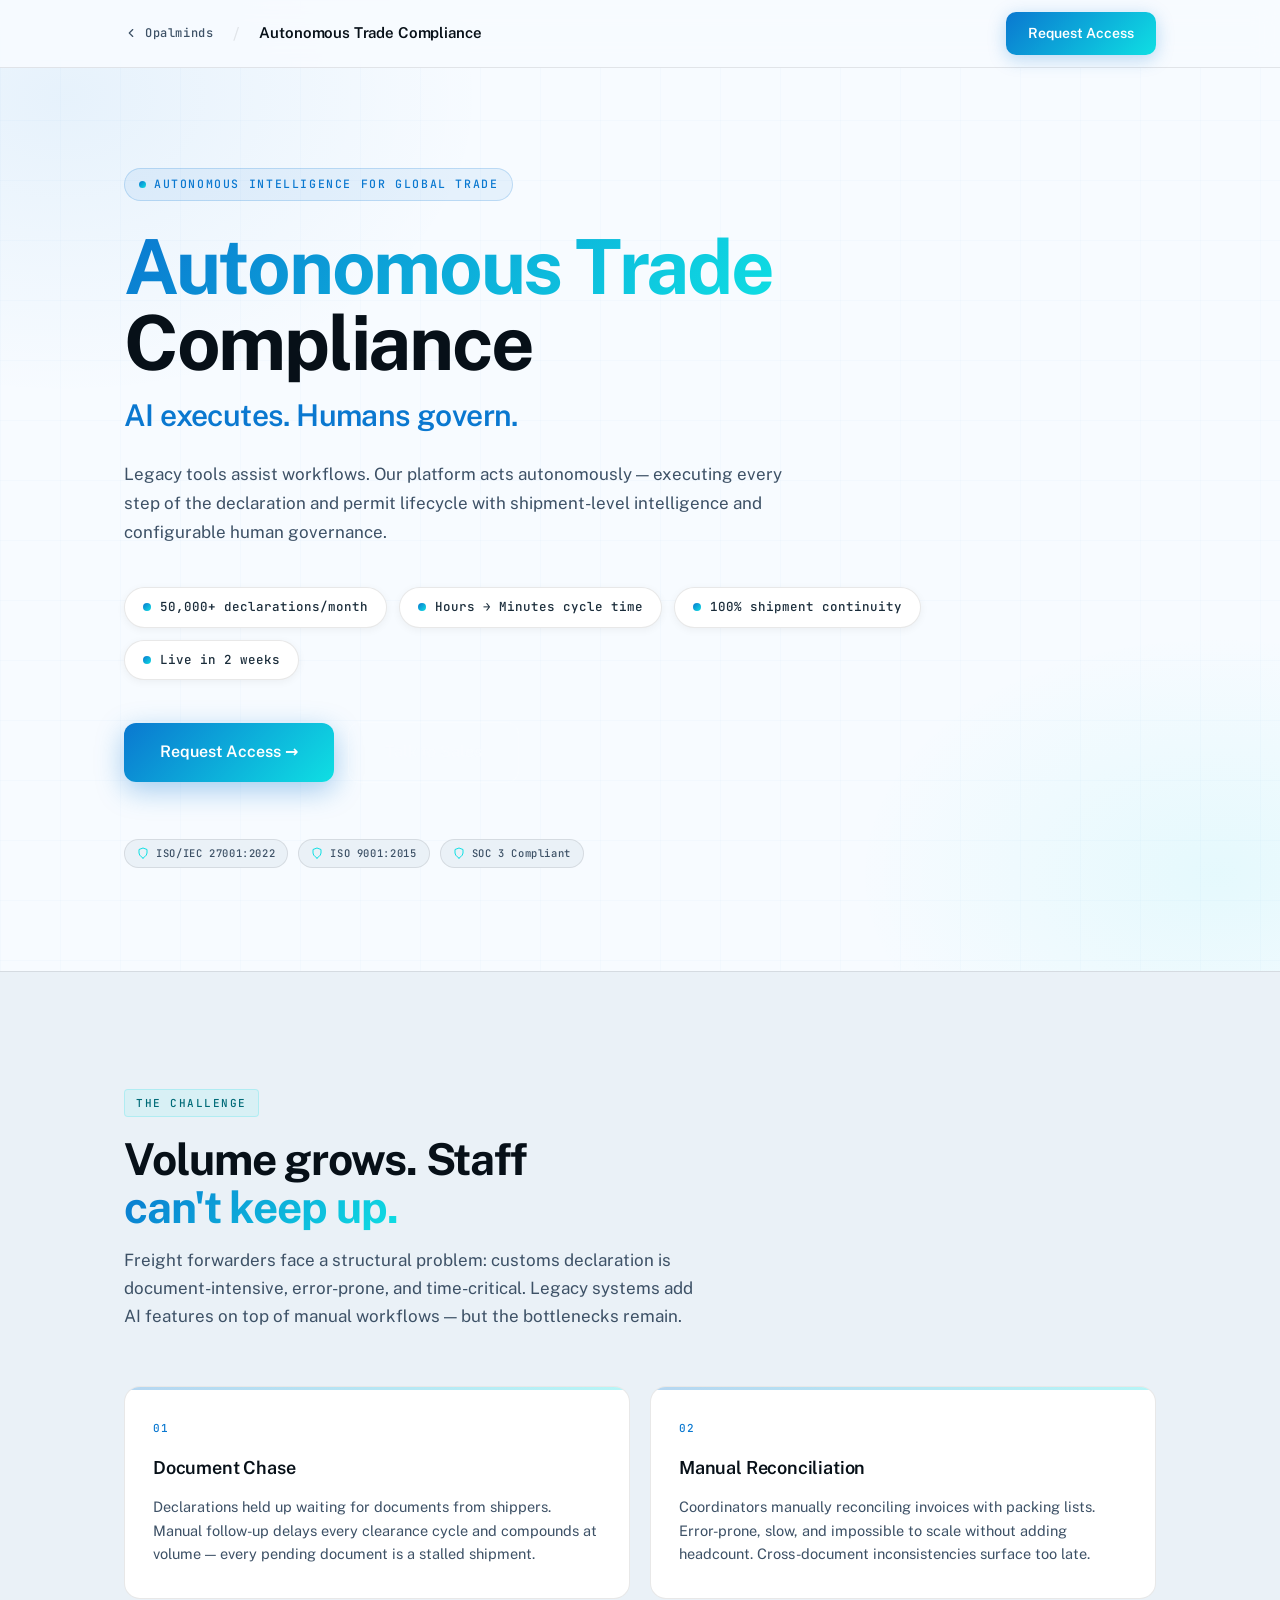
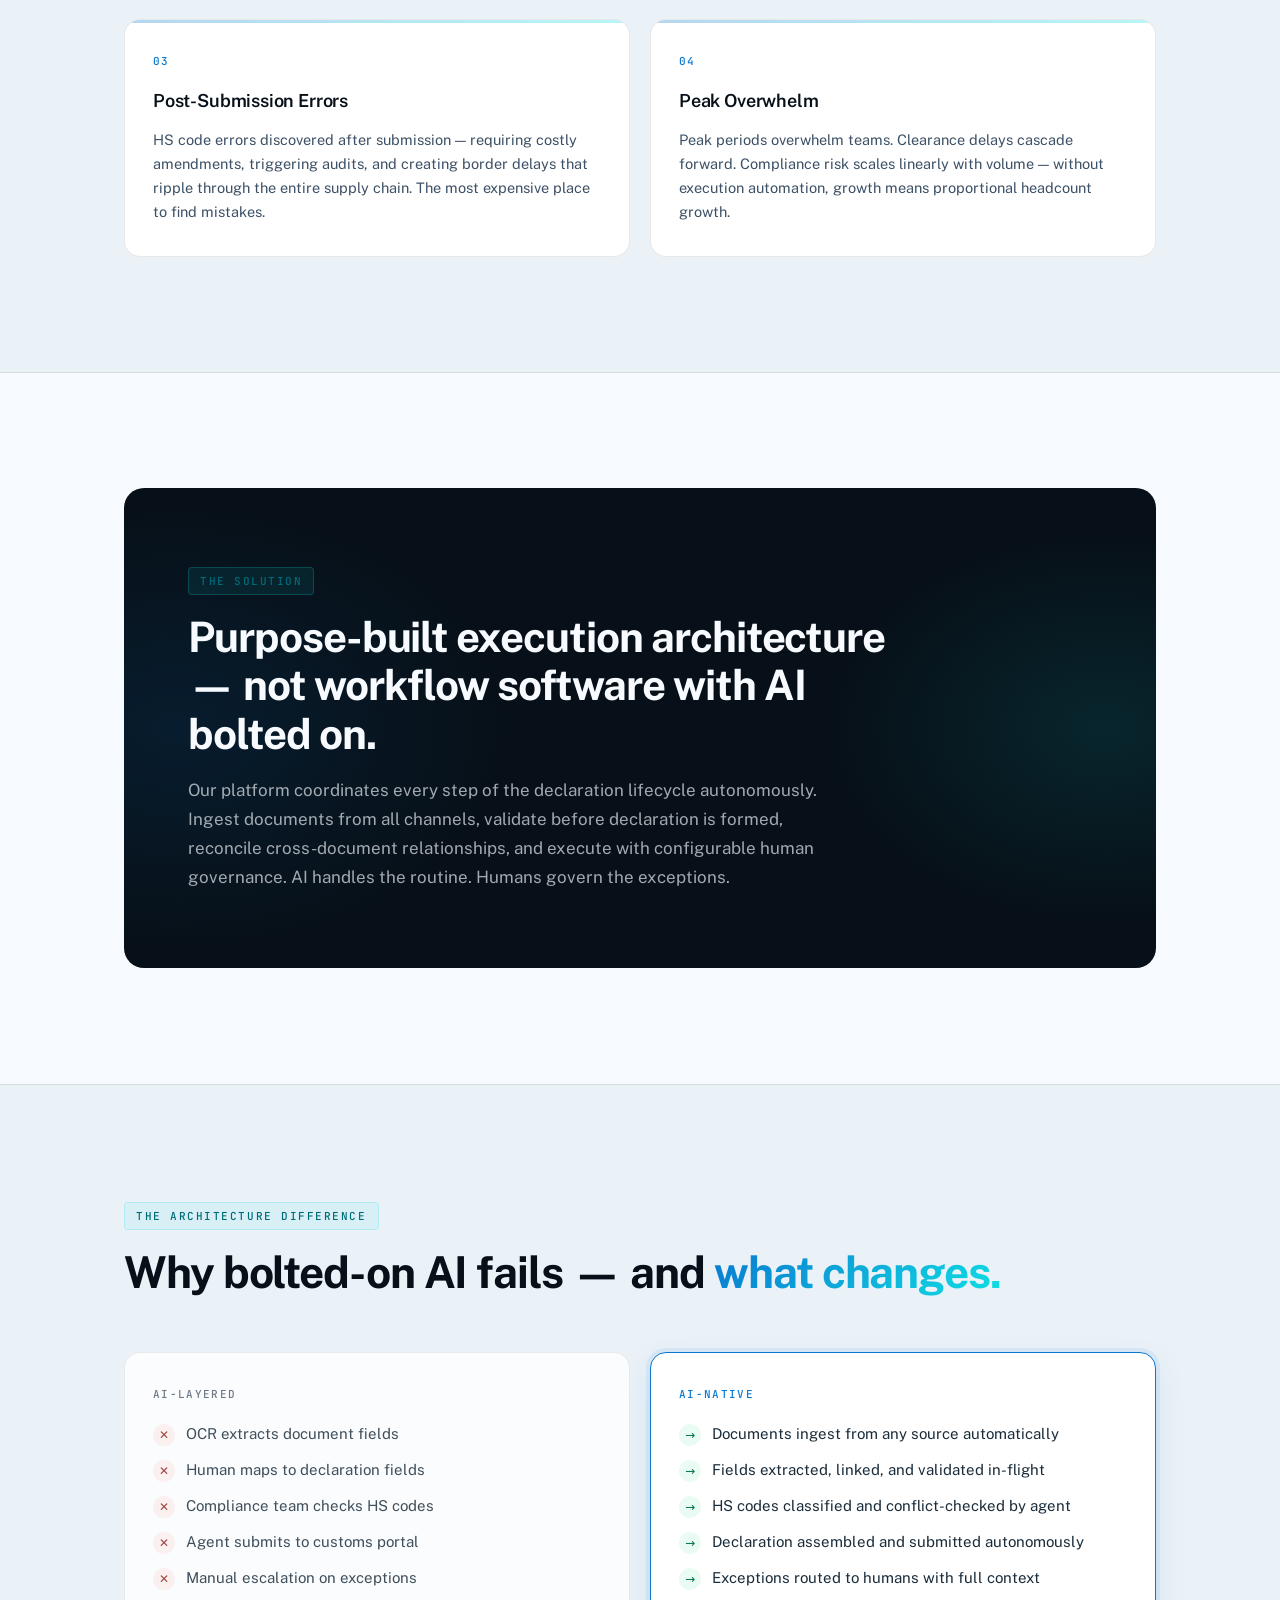
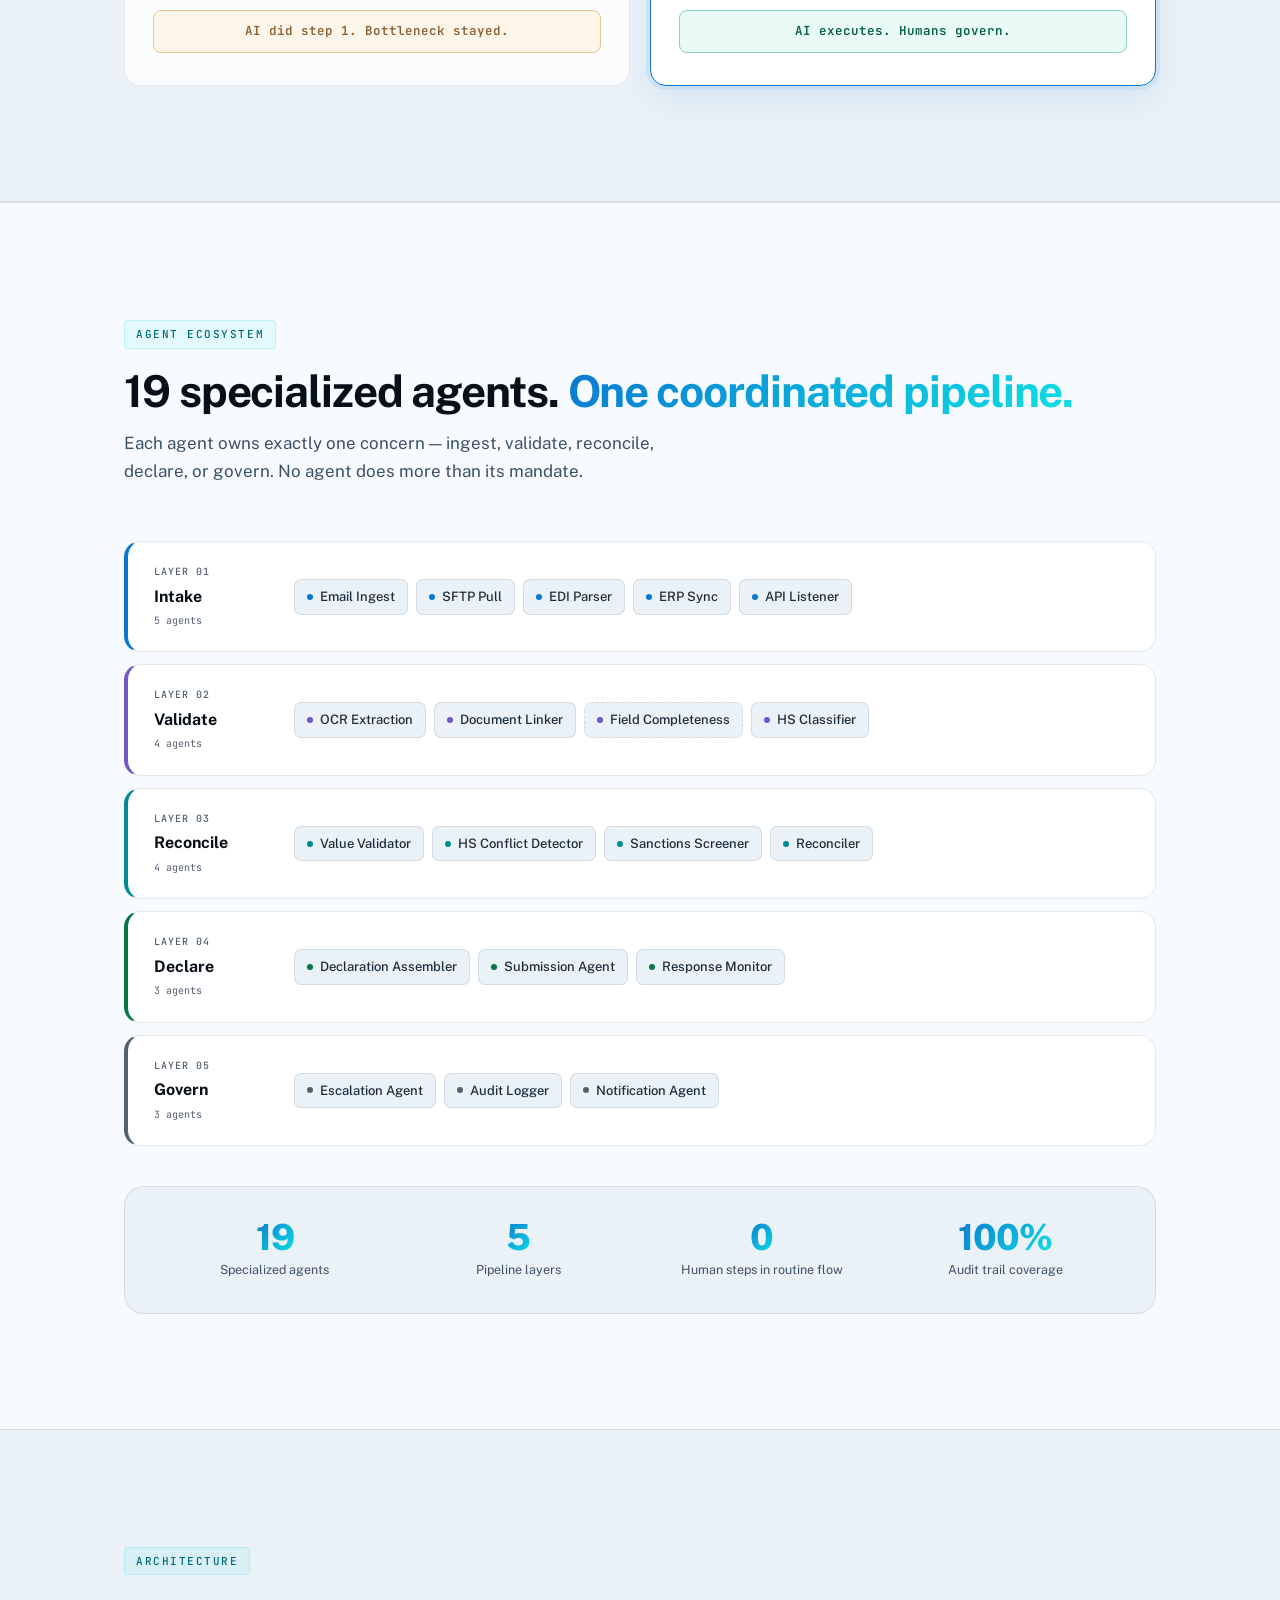
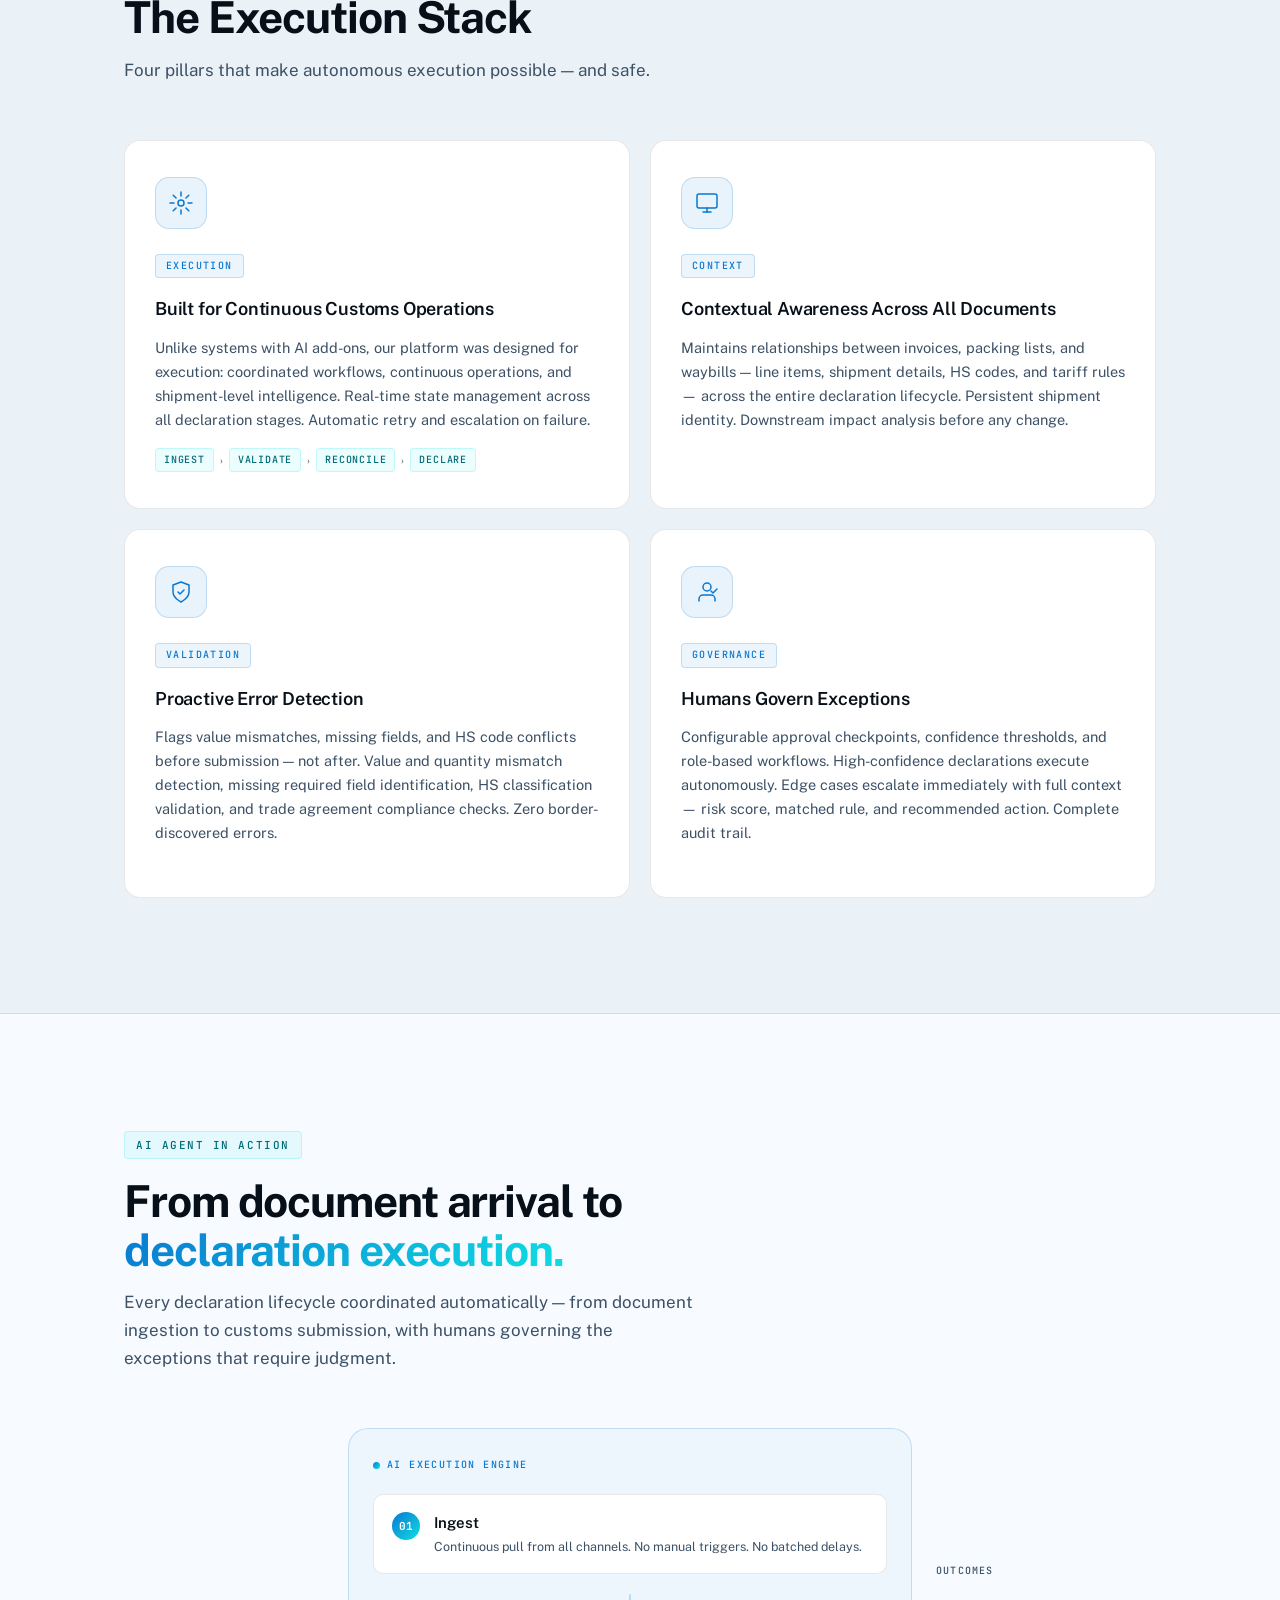
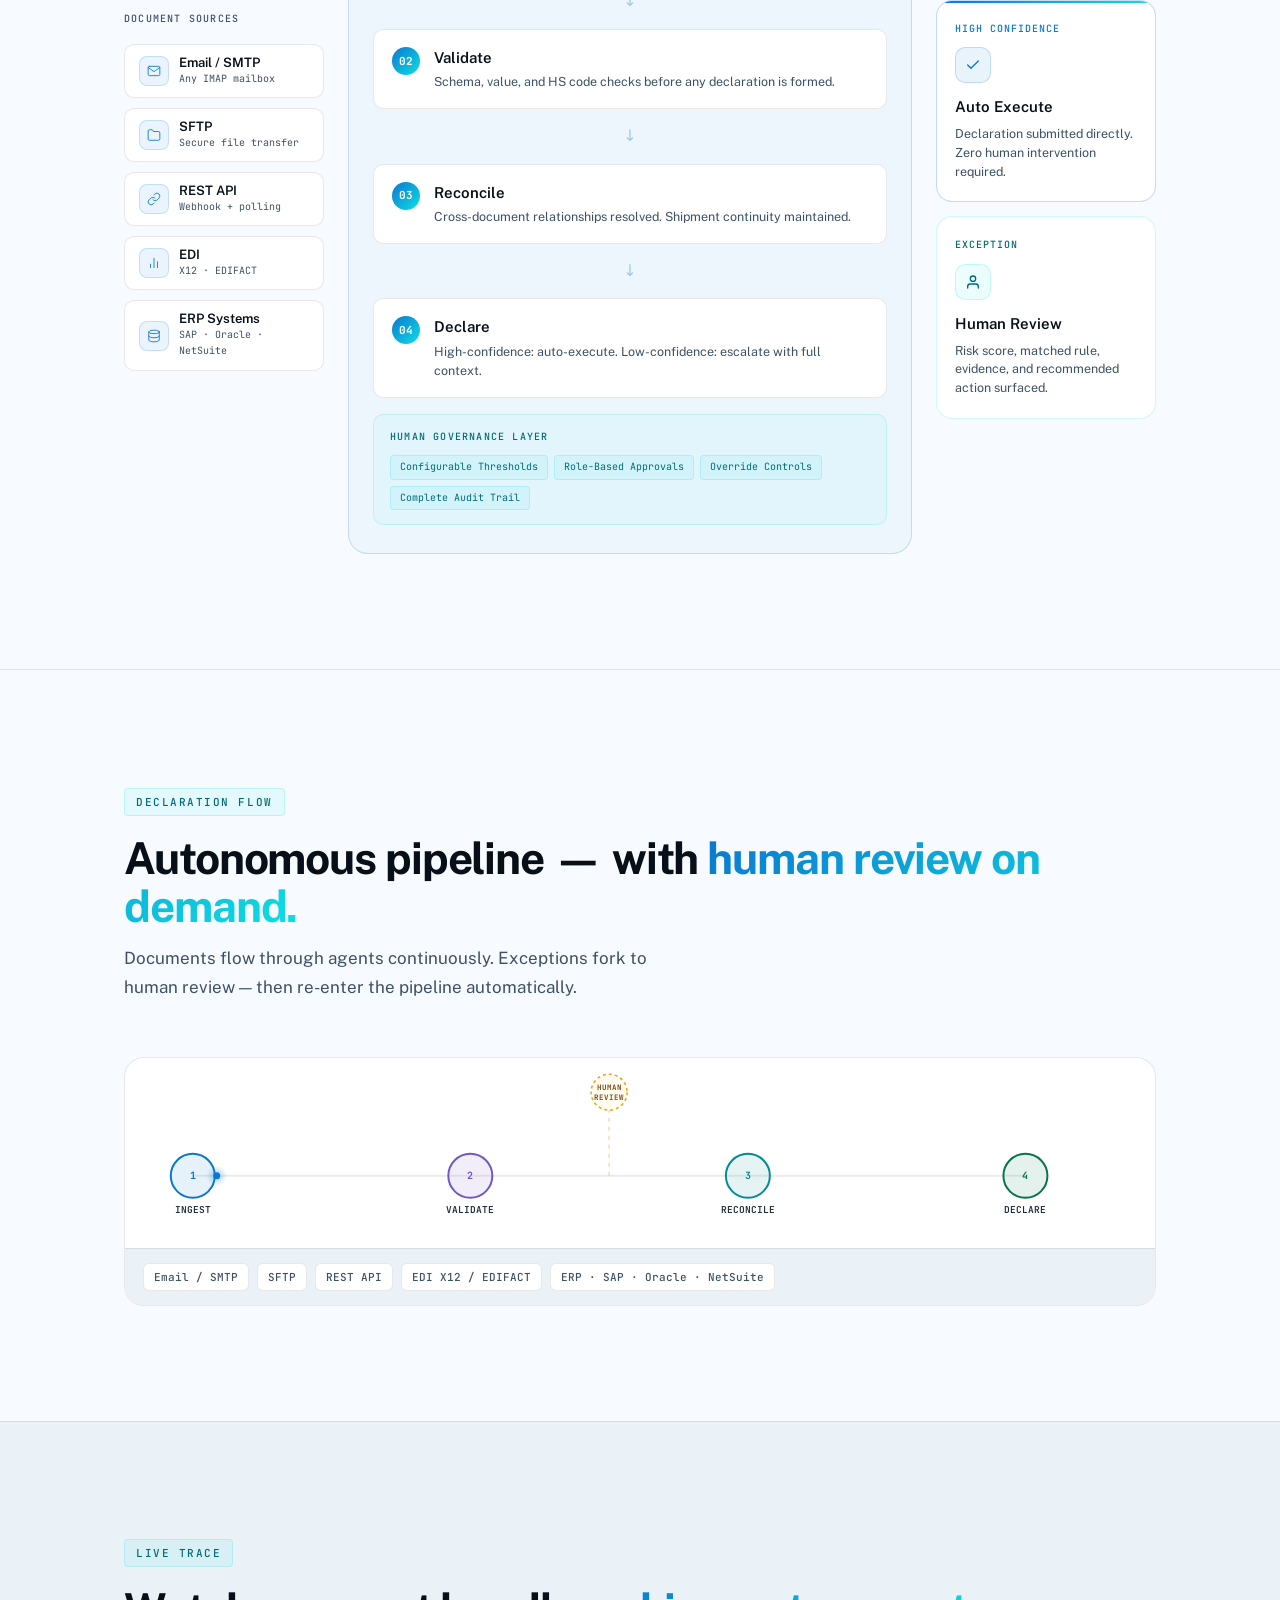
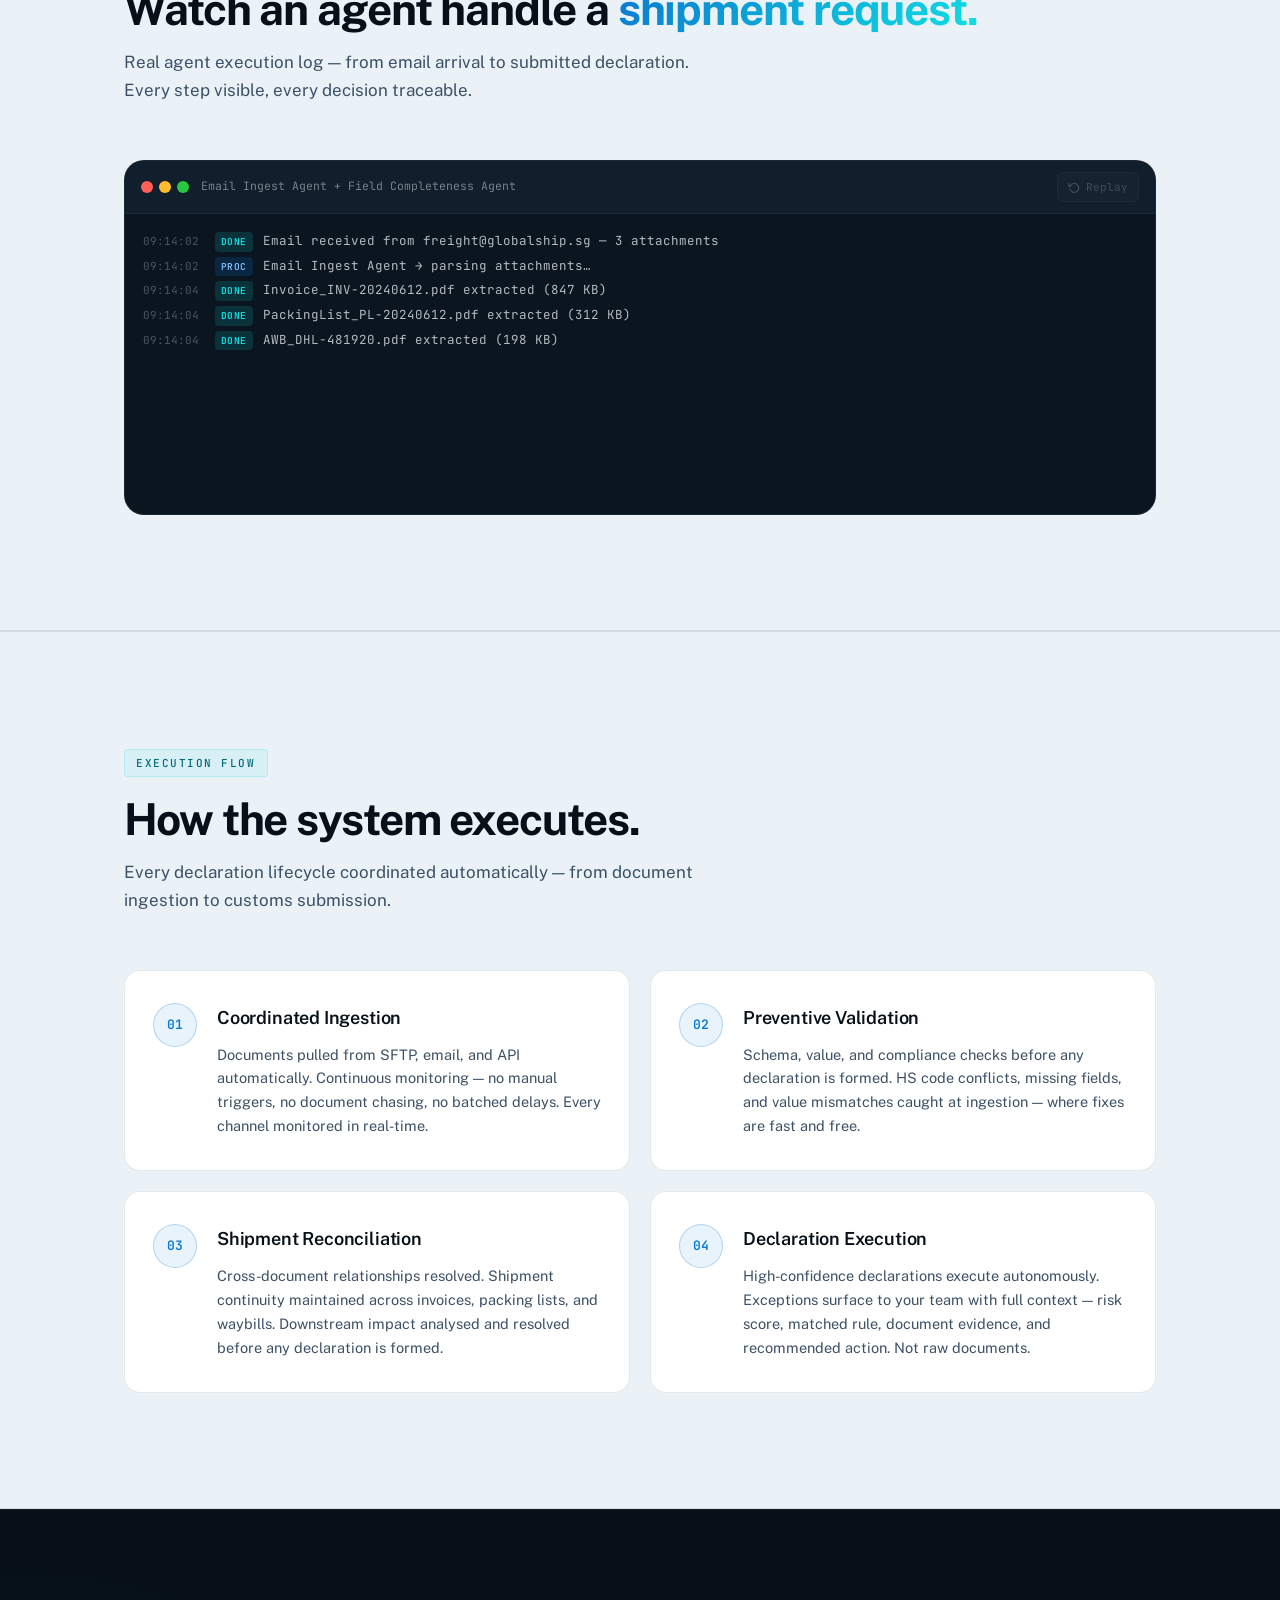
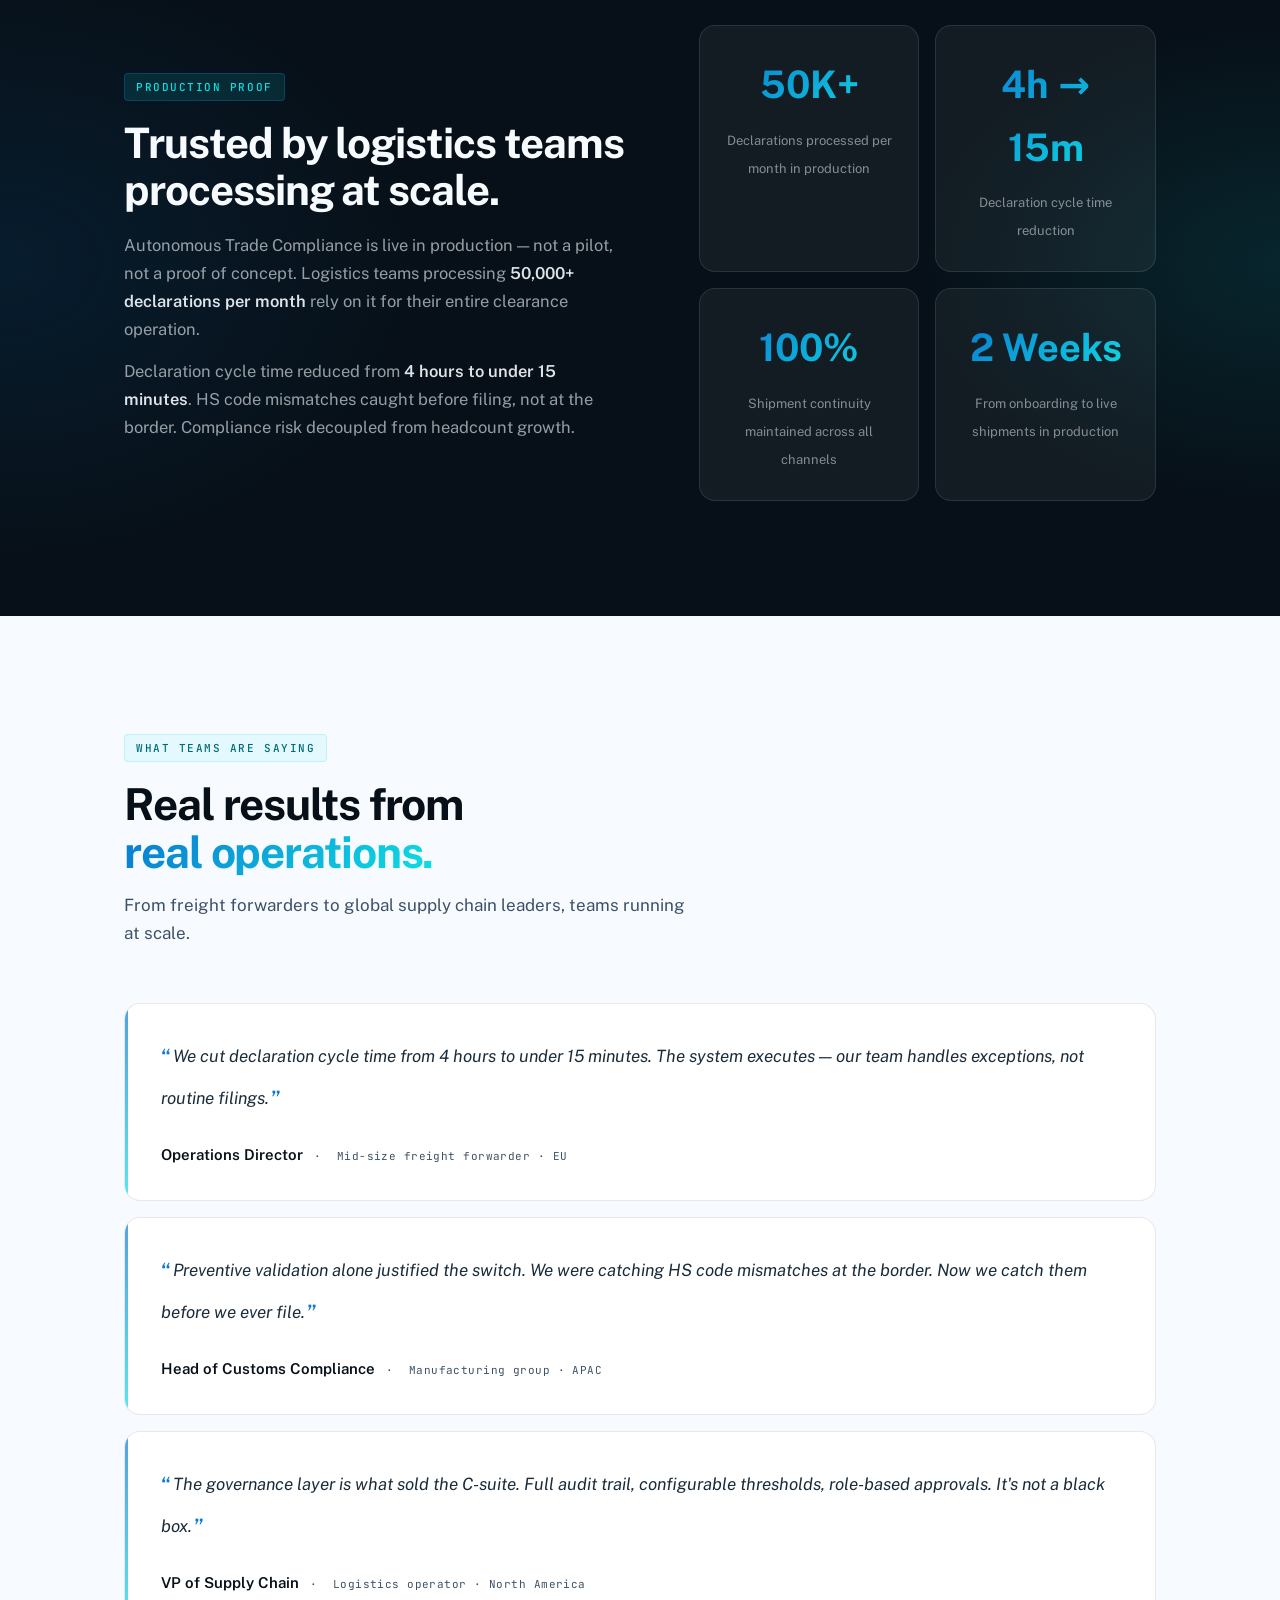
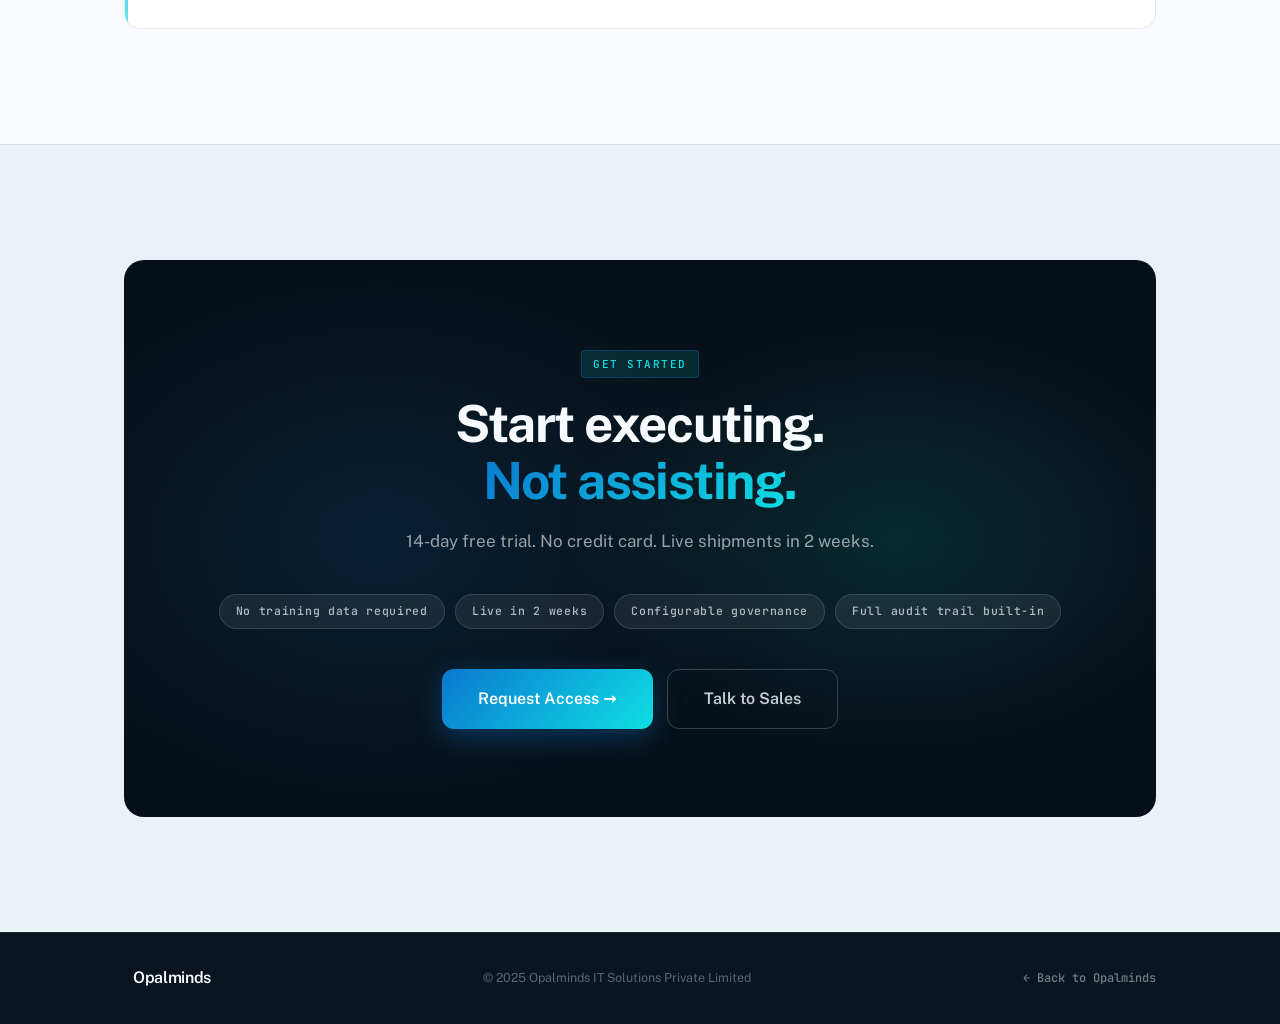
==== commit 5fed64d1: "copy: genericize customs references from Singapore to global brokers Cygnus-AI page/deck and ATC liv" ====
--- a/products/atc.html
+++ b/products/atc.html
@@ -2144,7 +2144,7 @@
         { ts: '09:14:04', b: 'done', msg: 'PackingList_PL-20240612.pdf extracted (312 KB)' },
         { ts: '09:14:04', b: 'done', msg: 'AWB_DHL-481920.pdf extracted (198 KB)' },
         { ts: '09:14:05', b: 'proc', msg: 'OCR Extraction Agent → running structured extraction…' },
-        { ts: '09:14:09', b: 'done', msg: 'Invoice fields extracted — 47 line items, SGD 184,320' },
+        { ts: '09:14:09', b: 'done', msg: 'Invoice fields extracted — 47 line items, USD 138,240' },
         { ts: '09:14:10', b: 'proc', msg: 'Document Linker Agent → linking invoice → packing list → AWB…' },
         { ts: '09:14:11', b: 'done', msg: '3-document shipment graph built — all quantities reconciled' },
         { ts: '09:14:11', b: 'proc', msg: 'Field Completeness Agent → checking required declaration fields…' },
@@ -2156,13 +2156,13 @@
         { ts: '09:14:18', b: 'proc', msg: 'HS Conflict Detector → checking cross-document HS mismatches…' },
         { ts: '09:14:19', b: 'done', msg: 'No conflicts — all 47 items consistent across documents' },
         { ts: '09:14:19', b: 'proc', msg: 'Value Validator → checking declared value vs invoice…' },
-        { ts: '09:14:20', b: 'done', msg: 'Value match confirmed — SGD 184,320 across all documents' },
+        { ts: '09:14:20', b: 'done', msg: 'Value match confirmed — USD 138,240 across all documents' },
         { ts: '09:14:20', b: 'proc', msg: 'Sanctions Screener → screening consignee and shipper…' },
         { ts: '09:14:21', b: 'done', msg: 'No sanctions matches — both parties cleared' },
-        { ts: '09:14:21', b: 'proc', msg: 'Declaration Assembler → building TradeNet declaration…' },
-        { ts: '09:14:23', b: 'done', msg: 'Declaration assembled — 47 line items, 3 HS chapters, SGD 184,320' },
-        { ts: '09:14:23', b: 'proc', msg: 'Submission Agent → submitting to Singapore Customs TradeNet…' },
-        { ts: '09:14:26', b: 'done', msg: 'Submitted — Ref: TN-2024-0612-4821. Status: Pending approval.' },
+        { ts: '09:14:21', b: 'proc', msg: 'Declaration Assembler → building customs declaration…' },
+        { ts: '09:14:23', b: 'done', msg: 'Declaration assembled — 47 line items, 3 HS chapters, USD 138,240' },
+        { ts: '09:14:23', b: 'proc', msg: 'Submission Agent → submitting to customs portal…' },
+        { ts: '09:14:26', b: 'done', msg: 'Submitted — Ref: CD-2024-0612-4821. Status: Pending approval.' },
       ];
 
       var DELAYS = [0,380,860,1040,1210,1680,2300,2820,3340,3900,4480,4950,5900,6580,7140,7780,8360,8900,9520,10100,10680,11200,12000,12580,13150];
